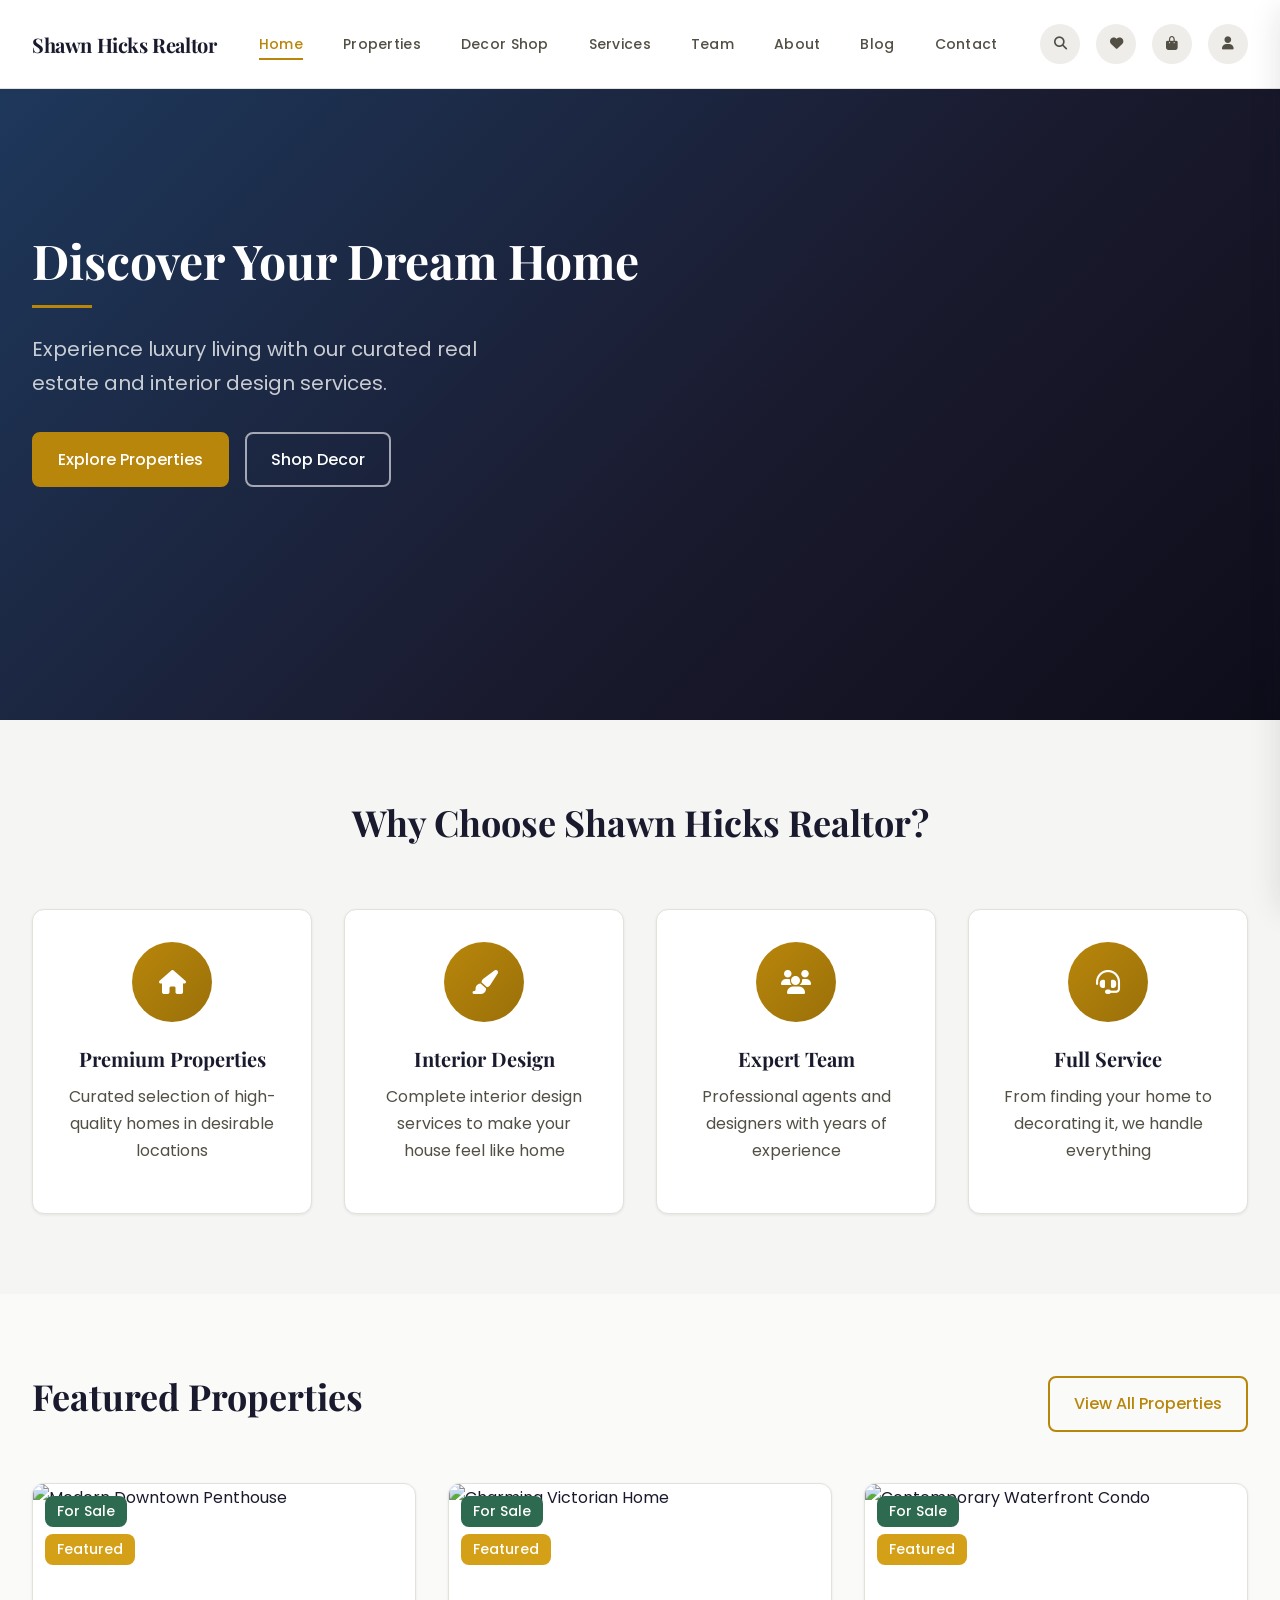
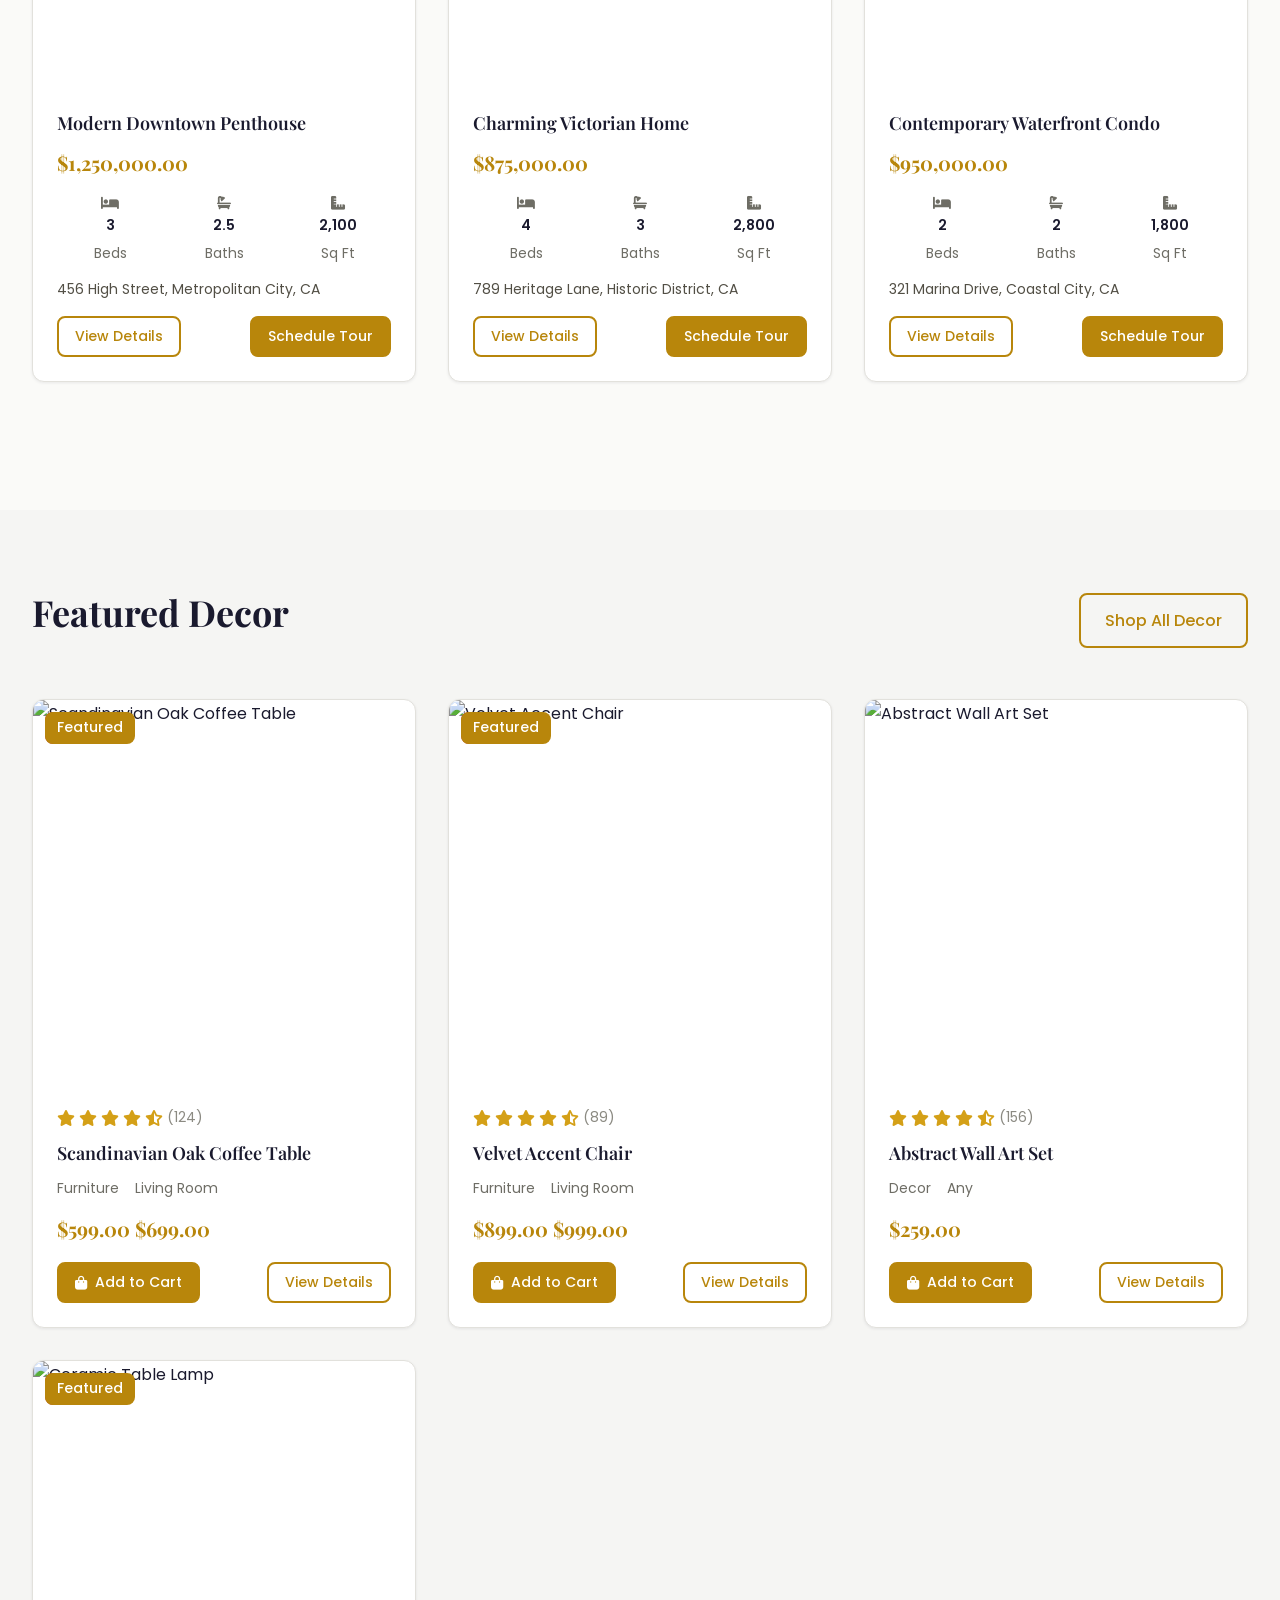
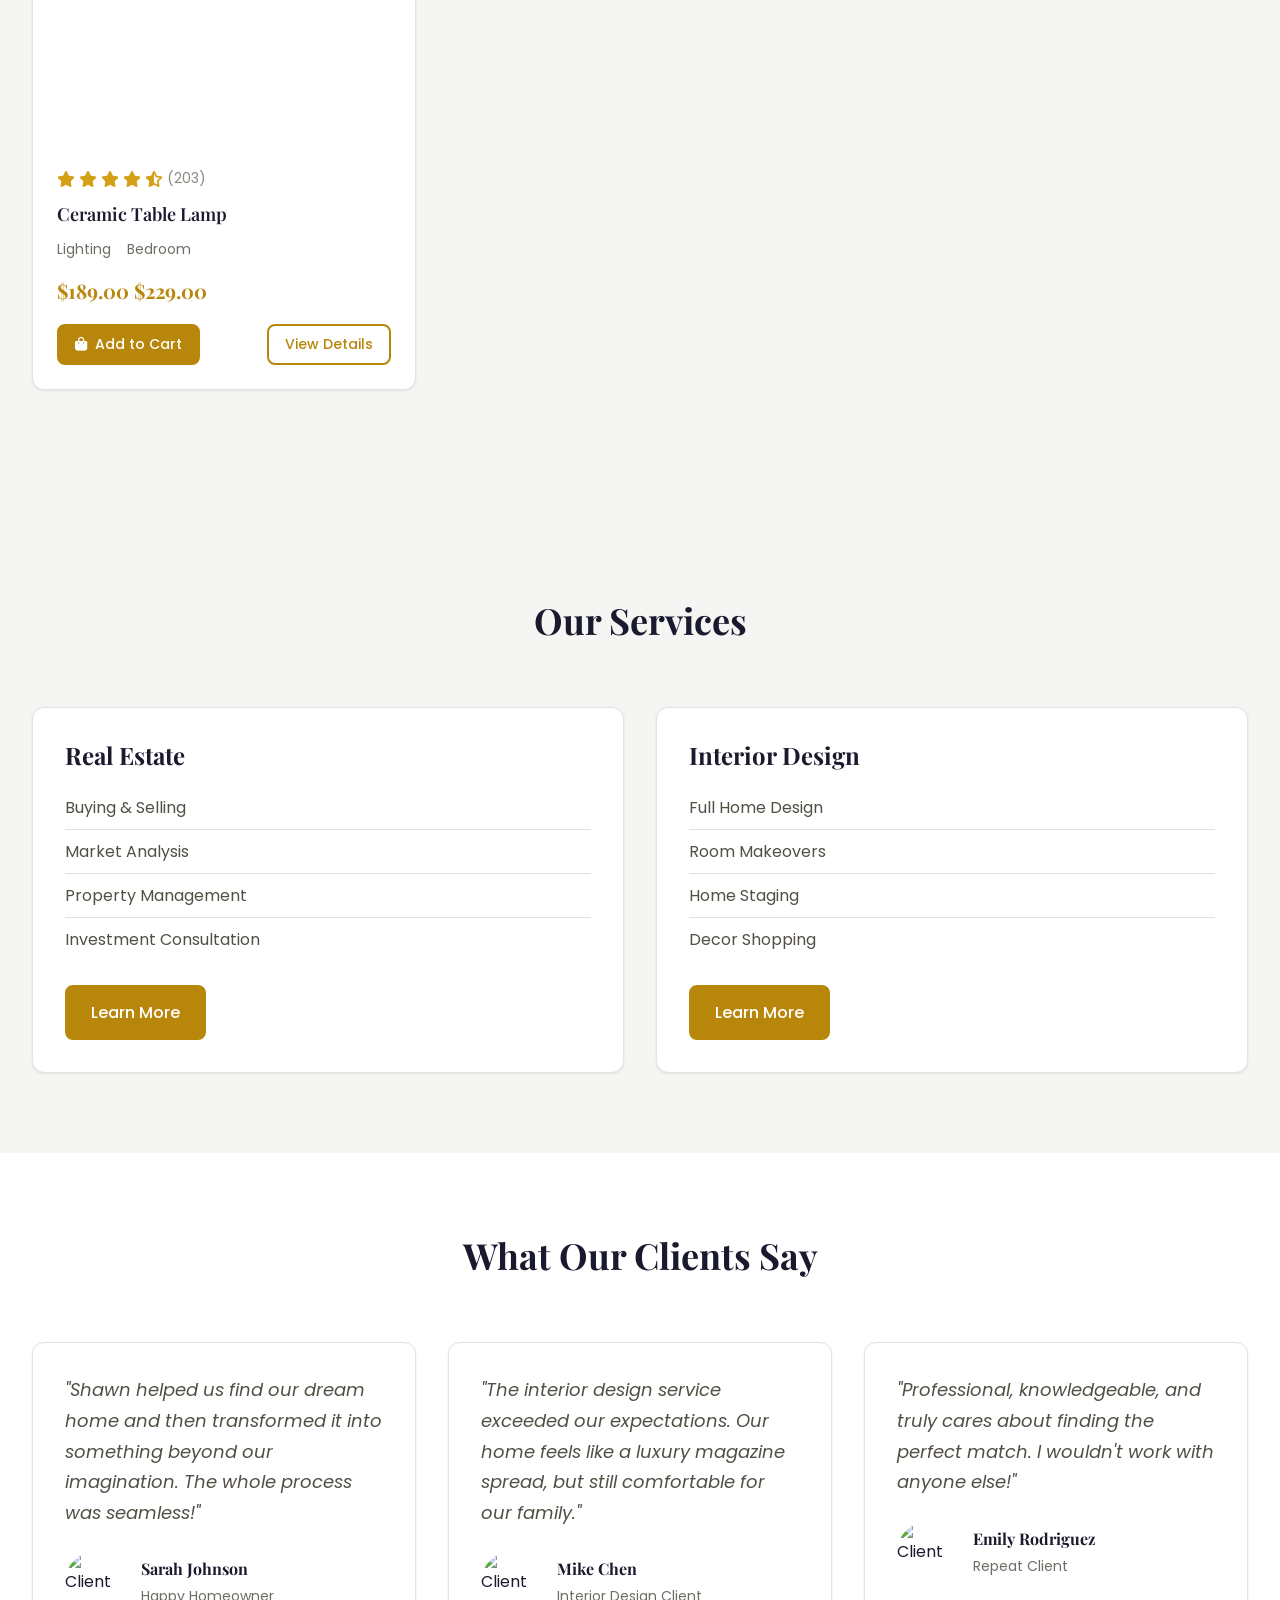
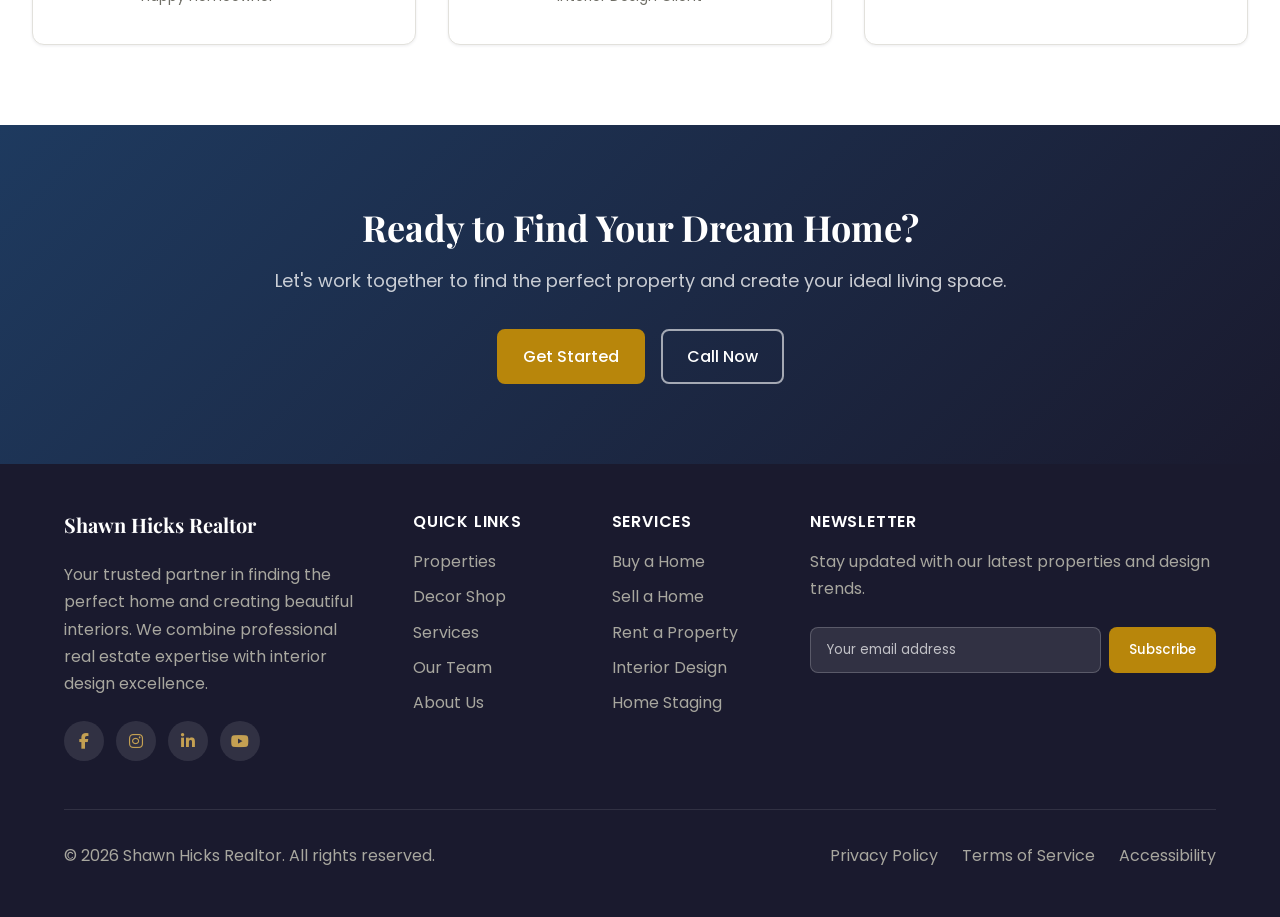
==== index.html @ 3959ed72 "Complete color palette overhaul, typography upgrade, and UI improvements Co-authored-by: kingdavidad" ====
<!DOCTYPE html>
<html lang="en">
<head>
    <meta charset="UTF-8">
    <meta name="viewport" content="width=device-width, initial-scale=1.0">
    <title>Shawn Hicks Realtor - Premium Real Estate & Interior Design</title>
    <meta name="description" content="Discover your dream home and perfect interior design with Shawn Hicks Realtor. Professional real estate services combined with expert interior consultation.">
    
    <!-- Fonts -->
    <link rel="preconnect" href="https://fonts.googleapis.com">
    <link rel="preconnect" href="https://fonts.gstatic.com" crossorigin>
    <link href="https://fonts.googleapis.com/css2?family=Poppins:wght@300;400;500;600;700&family=Playfair+Display:ital,wght@0,400;0,500;0,600;0,700;1,400;1,600&display=swap" rel="stylesheet">
    
    <!-- Icons -->
    <link rel="stylesheet" href="https://cdnjs.cloudflare.com/ajax/libs/font-awesome/6.4.0/css/all.min.css">
    
    <!-- Styles -->
    <link rel="stylesheet" href="styles/main.css">
    <link rel="stylesheet" href="styles/components.css">
    <link rel="stylesheet" href="styles/responsive.css">
</head>
<body>
    <!-- Page Progress Bar -->
    <div id="page-progress-bar" class="page-progress-bar"></div>

    <!-- Loading Overlay -->
    <div id="loading-overlay" class="loading-overlay">
        <div class="loading-spinner"></div>
    </div>

    <!-- Header -->
    <header class="header">
        <div class="header-container">
            <div class="logo">
                <h1>Shawn Hicks Realtor</h1>
            </div>
            
            <nav class="nav" role="navigation">
                <ul class="nav-links">
                    <li><a href="index.html" class="nav-link active">Home</a></li>
                    <li><a href="properties.html" class="nav-link">Properties</a></li>
                    <li><a href="decor.html" class="nav-link">Decor Shop</a></li>
                    <li><a href="services.html" class="nav-link">Services</a></li>
                    <li><a href="team.html" class="nav-link">Team</a></li>
                    <li><a href="about.html" class="nav-link">About</a></li>
                    <li><a href="blog.html" class="nav-link">Blog</a></li>
                    <li><a href="contact.html" class="nav-link">Contact</a></li>
                </ul>
            </nav>

            <div class="header-actions">
                <button class="action-btn search-btn" aria-label="Search">
                    <i class="fas fa-search"></i>
                </button>
                <button class="action-btn wishlist-btn" aria-label="Wishlist">
                    <i class="fas fa-heart"></i>
                    <span class="badge" id="wishlist-count">0</span>
                </button>
                <button class="action-btn cart-btn" aria-label="Shopping cart">
                    <i class="fas fa-shopping-bag"></i>
                    <span class="badge" id="cart-count">0</span>
                </button>
                <button class="action-btn account-btn" aria-label="Account">
                    <i class="fas fa-user"></i>
                </button>
                <button class="mobile-menu-toggle" aria-label="Toggle menu">
                    <span></span>
                    <span></span>
                    <span></span>
                </button>
            </div>
        </div>
    </header>

    <!-- Mobile Menu Overlay -->
    <div class="mobile-menu-overlay"></div>
    <nav class="mobile-menu">
        <div class="mobile-menu-header">
            <h2>Menu</h2>
            <button class="mobile-menu-close">&times;</button>
        </div>
        <ul class="mobile-menu-links">
            <li><a href="index.html">Home</a></li>
            <li><a href="properties.html">Properties</a></li>
            <li><a href="decor.html">Decor Shop</a></li>
            <li><a href="services.html">Services</a></li>
            <li><a href="team.html">Team</a></li>
            <li><a href="about.html">About</a></li>
            <li><a href="blog.html">Blog</a></li>
            <li><a href="contact.html">Contact</a></li>
        </ul>
    </nav>

    <!-- Main Content -->
    <main class="main-content">
        <!-- Hero Section -->
        <section class="hero">
            <div class="hero-content">
                <div class="container">
                    <div class="hero-text">
                        <h1>Discover Your Dream Home</h1>
                        <p>Experience luxury living with our curated real estate and interior design services.</p>
                        <div class="hero-actions">
                            <a href="properties.html" class="btn btn-primary">Explore Properties</a>
                            <a href="decor.html" class="btn btn-outline">Shop Decor</a>
                        </div>
                    </div>
                </div>
            </div>
            <div class="hero-image">
                <img src="https://picsum.photos/1200/800?random=dark" alt="Modern luxury home">
            </div>
        </section>

        <!-- Features Section -->
        <section class="features-section" data-animate>
            <div class="container">
                <h2>Why Choose Shawn Hicks Realtor?</h2>
                <div class="features-grid">
                    <div class="feature-card">
                        <div class="feature-icon">
                            <i class="fas fa-home"></i>
                        </div>
                        <h3>Premium Properties</h3>
                        <p>Curated selection of high-quality homes in desirable locations</p>
                    </div>
                    <div class="feature-card">
                        <div class="feature-icon">
                            <i class="fas fa-paint-brush"></i>
                        </div>
                        <h3>Interior Design</h3>
                        <p>Complete interior design services to make your house feel like home</p>
                    </div>
                    <div class="feature-card">
                        <div class="feature-icon">
                            <i class="fas fa-users"></i>
                        </div>
                        <h3>Expert Team</h3>
                        <p>Professional agents and designers with years of experience</p>
                    </div>
                    <div class="feature-card">
                        <div class="feature-icon">
                            <i class="fas fa-headset"></i>
                        </div>
                        <h3>Full Service</h3>
                        <p>From finding your home to decorating it, we handle everything</p>
                    </div>
                </div>
            </div>
        </section>

        <!-- Featured Properties -->
        <section class="featured-properties" data-animate>
            <div class="container">
                <div class="section-header">
                    <h2>Featured Properties</h2>
                    <a href="properties.html" class="btn btn-outline">View All Properties</a>
                </div>
                <div class="properties-grid" id="featured-properties-grid">
                    <!-- Featured properties will be loaded here -->
                </div>
            </div>
        </section>

        <!-- Featured Products -->
        <section class="featured-products" data-animate>
            <div class="container">
                <div class="section-header">
                    <h2>Featured Decor</h2>
                    <a href="decor.html" class="btn btn-outline">Shop All Decor</a>
                </div>
                <div class="products-grid" id="featured-products-grid">
                    <!-- Featured products will be loaded here -->
                </div>
            </div>
        </section>

        <!-- Services Overview -->
        <section class="services-overview" data-animate>
            <div class="container">
                <h2>Our Services</h2>
                <div class="services-grid">
                    <div class="service-card">
                        <h3>Real Estate</h3>
                        <ul>
                            <li>Buying & Selling</li>
                            <li>Market Analysis</li>
                            <li>Property Management</li>
                            <li>Investment Consultation</li>
                        </ul>
                        <a href="services.html" class="btn btn-primary">Learn More</a>
                    </div>
                    <div class="service-card">
                        <h3>Interior Design</h3>
                        <ul>
                            <li>Full Home Design</li>
                            <li>Room Makeovers</li>
                            <li>Home Staging</li>
                            <li>Decor Shopping</li>
                        </ul>
                        <a href="services.html" class="btn btn-primary">Learn More</a>
                    </div>
                </div>
            </div>
        </section>

        <!-- Testimonials -->
        <section class="testimonials" data-animate>
            <div class="container">
                <h2>What Our Clients Say</h2>
                <div class="testimonials-grid">
                    <div class="testimonial-card">
                        <div class="testimonial-content">
                            <p>"Shawn helped us find our dream home and then transformed it into something beyond our imagination. The whole process was seamless!"</p>
                        </div>
                        <div class="testimonial-author">
                            <img src="https://picsum.photos/60/60?random=1" alt="Client">
                            <div>
                                <strong>Sarah Johnson</strong>
                                <span>Happy Homeowner</span>
                            </div>
                        </div>
                    </div>
                    <div class="testimonial-card">
                        <div class="testimonial-content">
                            <p>"The interior design service exceeded our expectations. Our home feels like a luxury magazine spread, but still comfortable for our family."</p>
                        </div>
                        <div class="testimonial-author">
                            <img src="https://picsum.photos/60/60?random=2" alt="Client">
                            <div>
                                <strong>Mike Chen</strong>
                                <span>Interior Design Client</span>
                            </div>
                        </div>
                    </div>
                    <div class="testimonial-card">
                        <div class="testimonial-content">
                            <p>"Professional, knowledgeable, and truly cares about finding the perfect match. I wouldn't work with anyone else!"</p>
                        </div>
                        <div class="testimonial-author">
                            <img src="https://picsum.photos/60/60?random=3" alt="Client">
                            <div>
                                <strong>Emily Rodriguez</strong>
                                <span>Repeat Client</span>
                            </div>
                        </div>
                    </div>
                </div>
            </div>
        </section>

        <!-- CTA Section -->
        <section class="cta-section">
            <div class="container">
                <div class="cta-content">
                    <h2>Ready to Find Your Dream Home?</h2>
                    <p>Let's work together to find the perfect property and create your ideal living space.</p>
                    <div class="cta-actions">
                        <a href="contact.html" class="btn btn-primary">Get Started</a>
                        <a href="tel:(555)123-4567" class="btn btn-outline">Call Now</a>
                    </div>
                </div>
            </div>
        </section>
    </main>

    <!-- Footer -->
    <footer class="footer">
        <div class="footer-container">
            <div class="footer-content">
                <div class="footer-section">
                    <h3>Shawn Hicks Realtor</h3>
                    <p>Your trusted partner in finding the perfect home and creating beautiful interiors. We combine professional real estate expertise with interior design excellence.</p>
                    <div class="social-links">
                        <a href="#" aria-label="Facebook"><i class="fab fa-facebook-f"></i></a>
                        <a href="#" aria-label="Instagram"><i class="fab fa-instagram"></i></a>
                        <a href="#" aria-label="LinkedIn"><i class="fab fa-linkedin-in"></i></a>
                        <a href="#" aria-label="YouTube"><i class="fab fa-youtube"></i></a>
                    </div>
                </div>
                
                <div class="footer-section">
                    <h4>Quick Links</h4>
                    <ul>
                        <li><a href="properties.html">Properties</a></li>
                        <li><a href="decor.html">Decor Shop</a></li>
                        <li><a href="services.html">Services</a></li>
                        <li><a href="team.html">Our Team</a></li>
                        <li><a href="about.html">About Us</a></li>
                    </ul>
                </div>
                
                <div class="footer-section">
                    <h4>Services</h4>
                    <ul>
                        <li><a href="#services">Buy a Home</a></li>
                        <li><a href="#services">Sell a Home</a></li>
                        <li><a href="#services">Rent a Property</a></li>
                        <li><a href="#services">Interior Design</a></li>
                        <li><a href="#services">Home Staging</a></li>
                    </ul>
                </div>
                
                <div class="footer-section">
                    <h4>Newsletter</h4>
                    <p>Stay updated with our latest properties and design trends.</p>
                    <form class="newsletter-form" id="newsletter-form">
                        <input type="email" placeholder="Your email address" required>
                        <button type="submit">Subscribe</button>
                    </form>
                </div>
            </div>
            
            <div class="footer-bottom">
                <div class="footer-legal">
                    <p>&copy; 2026 Shawn Hicks Realtor. All rights reserved.</p>
                    <ul>
                        <li><a href="#privacy">Privacy Policy</a></li>
                        <li><a href="#terms">Terms of Service</a></li>
                        <li><a href="#accessibility">Accessibility</a></li>
                    </ul>
                </div>
            </div>
        </div>
    </footer>

    <!-- Modals -->
    <div id="modal-overlay" class="modal-overlay"></div>
    
    <!-- Search Modal -->
    <div id="search-modal" class="modal">
        <div class="modal-content">
            <div class="modal-header">
                <h2>Search</h2>
                <button class="modal-close">&times;</button>
            </div>
            <div class="modal-body">
                <div class="search-form">
                    <input type="text" id="search-input" placeholder="Search properties, products, or blog posts..." autofocus>
                    <button type="button" id="search-submit"><i class="fas fa-search"></i></button>
                </div>
                <div id="search-results" class="search-results"></div>
            </div>
        </div>
    </div>

    <!-- Cart Modal -->
    <div id="cart-modal" class="modal cart-modal">
        <div class="modal-content">
            <div class="modal-header">
                <h2>Shopping Cart</h2>
                <button class="modal-close">&times;</button>
            </div>
            <div class="modal-body">
                <div id="cart-items" class="cart-items"></div>
                <div class="cart-summary">
                    <div class="cart-total">
                        <span>Total: <span id="cart-total">$0.00</span></span>
                    </div>
                    <div class="cart-actions">
                        <button class="btn btn-primary" id="checkout-btn">Proceed to Checkout</button>
                        <button class="btn btn-outline" id="view-cart-btn">View Full Cart</button>
                    </div>
                </div>
            </div>
        </div>
    </div>

    <!-- Toast Container -->
    <div id="toast-container" class="toast-container"></div>

    <!-- Scripts -->
    <script src="js/data.js"></script>
    <script src="js/utils.js"></script>
    <script src="js/components.js"></script>
    <script>
        // Homepage functionality
        document.addEventListener('DOMContentLoaded', async function() {
            await loadFeaturedContent();
            setupMobileMenu();
            updateCartAndWishlistCounts();
            setupHeaderActions();
        });

        async function loadFeaturedContent() {
            try {
                const api = new FakeAPI();
                const [propertiesData, productsData] = await Promise.all([
                    api.getProperties(),
                    api.getProducts()
                ]);

                // Load featured properties (first 3)
                const featuredProperties = propertiesData.properties.slice(0, 3);
                const propertiesGrid = document.getElementById('featured-properties-grid');
                if (propertiesGrid) {
                    propertiesGrid.innerHTML = featuredProperties.map(property => createPropertyCard(property)).join('');
                    
                    // Add event listeners
                    featuredProperties.forEach(property => {
                        const card = propertiesGrid.querySelector(`[data-property-id="${property.id}"]`);
                        if (card) {
                            card.addEventListener('click', () => {
                                window.location.href = `properties.html#property-${property.id}`;
                            });
                        }
                    });
                }

                // Load featured products (first 4)
                const featuredProducts = productsData.products.slice(0, 4);
                const productsGrid = document.getElementById('featured-products-grid');
                if (productsGrid) {
                    productsGrid.innerHTML = featuredProducts.map(product => createProductCard(product)).join('');
                    
                    // Add event listeners
                    featuredProducts.forEach(product => {
                        const card = productsGrid.querySelector(`[data-product-id="${product.id}"]`);
                        if (card) {
                            card.addEventListener('click', () => {
                                window.location.href = `decor.html#product-${product.id}`;
                            });
                        }
                    });
                }
            } catch (error) {
                console.error('Error loading featured content:', error);
            }
        }

        function setupMobileMenu() {
            const menuToggle = document.querySelector('.mobile-menu-toggle');
            const menuClose = document.querySelector('.mobile-menu-close');
            const menuOverlay = document.querySelector('.mobile-menu-overlay');
            const mobileMenu = document.querySelector('.mobile-menu');

            [menuToggle, menuClose, menuOverlay].forEach(element => {
                if (element) {
                    element.addEventListener('click', () => {
                        document.body.classList.toggle('mobile-menu-open');
                    });
                }
            });
        }

        function setupHeaderActions() {
            const searchBtn = document.querySelector('.search-btn');
            const wishlistBtn = document.querySelector('.wishlist-btn');
            const cartBtn = document.querySelector('.cart-btn');
            const accountBtn = document.querySelector('.account-btn');

            if (searchBtn) {
                searchBtn.addEventListener('click', () => {
                    window.location.href = 'properties.html';
                });
            }

            if (wishlistBtn) {
                wishlistBtn.addEventListener('click', () => {
                    showToast('Wishlist feature - navigate to properties or decor pages to add items', 'info');
                });
            }

            if (cartBtn) {
                cartBtn.addEventListener('click', () => {
                    window.location.href = 'decor.html#cart';
                });
            }

            if (accountBtn) {
                accountBtn.addEventListener('click', () => {
                    window.location.href = 'contact.html';
                });
            }
        }

        function updateCartAndWishlistCounts() {
            const cartCount = document.getElementById('cart-count');
            const wishlistCount = document.getElementById('wishlist-count');
            
            if (cartCount) cartCount.textContent = Cart.getCount();
            if (wishlistCount) wishlistCount.textContent = Wishlist.get().length;
        }
    </script>
</body>
</html>
---- styles/main.css ----
/* ===== CSS VARIABLES & DESIGN TOKENS ===== */
:root {
  /* Colors - Elegant, Warm, Professional Palette */
  --color-primary: #1A1A2E;        /* Rich charcoal */
  --color-secondary: #1E3A5F;      /* Deep navy accent */
  --color-accent: #B8860B;         /* Muted gold/bronze */
  --color-accent-light: #C4A052;   /* Lighter gold */
  --color-accent-hover: #9A7009;   /* Darker gold for hover */

  /* Warm neutral scale */
  --color-neutral-50: #F5F5F3;     /* Warm off-white */
  --color-neutral-100: #EEEDE9;    /* Very light cream */
  --color-neutral-200: #E2E1DC;    /* Light warm gray */
  --color-neutral-300: #C5C4BC;    /* Medium warm gray */
  --color-neutral-400: #A8A79F;    /* Warm gray */
  --color-neutral-500: #8B8A82;    /* Medium gray */
  --color-neutral-600: #6E6D65;    /* Dark warm gray */
  --color-neutral-700: #524F45;    /* Darker warm gray */
  --color-neutral-800: #3A3830;    /* Near charcoal */
  --color-neutral-900: #2D2B24;    /* Deep charcoal */
  --color-white: #ffffff;          /* Pure white */
  --color-stone: #FAFAF8;          /* Body background - warm off-white */

  /* Semantic Colors */
  --color-success: #2D6A4F;
  --color-warning: #D4A017;
  --color-error: #C0392B;
  --color-info: #1E3A5F;

  /* Typography */
  --font-primary: 'Poppins', 'Inter', sans-serif;
  --font-secondary: 'Playfair Display', Georgia, serif;
  --font-heading: 'Playfair Display', Georgia, serif;

  /* Line Heights */
  --line-height-base: 1.7;
  --line-height-heading: 1.25;

  /* Font Sizes */
  --text-xs: 0.75rem;   /* 12px */
  --text-sm: 0.875rem;  /* 14px */
  --text-base: 1rem;    /* 16px */
  --text-lg: 1.125rem;  /* 18px */
  --text-xl: 1.25rem;   /* 20px */
  --text-2xl: 1.5rem;   /* 24px */
  --text-3xl: 1.875rem; /* 30px */
  --text-4xl: 2.25rem;  /* 36px */
  --text-5xl: 3rem;     /* 48px */
  --text-6xl: 3.75rem;  /* 60px */

  /* Font Weights */
  --font-light: 300;
  --font-normal: 400;
  --font-medium: 500;
  --font-semibold: 600;
  --font-bold: 700;

  /* Spacing */
  --space-1: 0.25rem;   /* 4px */
  --space-2: 0.5rem;    /* 8px */
  --space-3: 0.75rem;   /* 12px */
  --space-4: 1rem;      /* 16px */
  --space-5: 1.25rem;   /* 20px */
  --space-6: 1.5rem;    /* 24px */
  --space-8: 2rem;      /* 32px */
  --space-10: 2.5rem;   /* 40px */
  --space-12: 3rem;     /* 48px */
  --space-16: 4rem;     /* 64px */
  --space-20: 5rem;     /* 80px */

  /* Border Radius */
  --radius-sm: 0.25rem;  /* 4px */
  --radius-md: 0.5rem;   /* 8px */
  --radius-lg: 0.75rem;  /* 12px */
  --radius-xl: 1rem;     /* 16px */
  --radius-full: 9999px;

  /* Shadows - subtle for light theme */
  --shadow-sm: 0 1px 3px rgba(26, 26, 46, 0.08);
  --shadow-md: 0 4px 12px rgba(26, 26, 46, 0.10);
  --shadow-lg: 0 10px 30px rgba(26, 26, 46, 0.12);
  --shadow-xl: 0 20px 40px rgba(26, 26, 46, 0.15);

  /* Transitions */
  --transition-fast: 150ms ease-in-out;
  --transition-base: 250ms ease-in-out;
  --transition-slow: 350ms ease-in-out;

  /* Z-index */
  --z-dropdown: 1000;
  --z-sticky: 1010;
  --z-modal-overlay: 1040;
  --z-modal: 1050;
  --z-tooltip: 1060;
  --z-toast: 1070;
}

/* ===== RESET & BASE STYLES ===== */
*,
*::before,
*::after {
  box-sizing: border-box;
  margin: 0;
  padding: 0;
}

html {
  scroll-behavior: smooth;
  line-height: 1.15;
  -webkit-text-size-adjust: 100%;
}

body {
  font-family: var(--font-primary);
  font-size: var(--text-base);
  line-height: var(--line-height-base);
  color: var(--color-primary);
  background-color: var(--color-stone);
  -webkit-font-smoothing: antialiased;
  -moz-osx-font-smoothing: grayscale;
  overflow-x: hidden;
}

/* Remove default button styles */
button {
  background: none;
  border: none;
  padding: 0;
  margin: 0;
  cursor: pointer;
  font-family: inherit;
}

/* Remove default list styles */
ul,
ol {
  list-style: none;
}

/* Remove default link styles */
a {
  text-decoration: none;
  color: inherit;
  transition: color var(--transition-fast);
}

/* Remove default image styles */
img,
svg {
  display: block;
  max-width: 100%;
  height: auto;
}

/* Focus styles */
*:focus {
  outline: 2px solid var(--color-accent);
  outline-offset: 2px;
}

/* Reduced motion */
@media (prefers-reduced-motion: reduce) {
  * {
    animation-duration: 0.01ms !important;
    animation-iteration-count: 1 !important;
    transition-duration: 0.01ms !important;
  }
}

/* ===== TYPOGRAPHY ===== */
h1, h2, h3, h4, h5, h6 {
  font-family: var(--font-heading);
  line-height: var(--line-height-heading);
  color: var(--color-primary);
  margin-bottom: var(--space-4);
}

h1 {
  font-size: var(--text-4xl);
  font-weight: var(--font-bold);
}

h2 {
  font-size: var(--text-3xl);
}

h3 {
  font-size: var(--text-2xl);
}

h4 {
  font-size: var(--text-xl);
}

h5 {
  font-size: var(--text-lg);
}

h6 {
  font-size: var(--text-lg);
}

p {
  margin-bottom: var(--space-4);
  color: var(--color-neutral-700);
}

/* ===== LAYOUT UTILITIES ===== */
.container {
  width: 100%;
  max-width: 1200px;
  margin: 0 auto;
  padding: 0 var(--space-4);
}

.container-lg {
  max-width: 1400px;
}

.container-sm {
  max-width: 800px;
}

/* Grid System */
.grid {
  display: grid;
  gap: var(--space-6);
}

.grid-2 {
  grid-template-columns: repeat(2, 1fr);
}

.grid-3 {
  grid-template-columns: repeat(3, 1fr);
}

.grid-4 {
  grid-template-columns: repeat(4, 1fr);
}

/* Flexbox Utilities */
.flex {
  display: flex;
}

.flex-col {
  flex-direction: column;
}

.items-center {
  align-items: center;
}

.justify-center {
  justify-content: center;
}

.justify-between {
  justify-content: space-between;
}

.gap-2 { gap: var(--space-2); }
.gap-3 { gap: var(--space-3); }
.gap-4 { gap: var(--space-4); }
.gap-6 { gap: var(--space-6); }
.gap-8 { gap: var(--space-8); }

/* ===== HEADER STYLES ===== */
.header {
  position: fixed;
  top: 0;
  left: 0;
  right: 0;
  background: var(--color-white);
  border-bottom: 1px solid var(--color-neutral-200);
  z-index: var(--z-sticky);
  transition: all var(--transition-base);
}

.header.scrolled {
  box-shadow: var(--shadow-md);
}

.header-container {
  display: flex;
  align-items: center;
  justify-content: space-between;
  padding: var(--space-4) var(--space-6);
  max-width: 1400px;
  margin: 0 auto;
}

.logo h1 {
  font-size: var(--text-xl);
  color: var(--color-primary);
  margin: 0;
  font-weight: var(--font-bold);
  font-family: var(--font-heading);
  letter-spacing: -0.02em;
}

.nav-links {
  display: flex;
  align-items: center;
  gap: var(--space-8);
}

.nav-link {
  color: var(--color-neutral-700);
  font-weight: var(--font-medium);
  font-size: var(--text-sm);
  letter-spacing: 0.02em;
  transition: color var(--transition-fast);
  position: relative;
  padding-bottom: var(--space-1);
}

.nav-link::after {
  content: '';
  position: absolute;
  bottom: -2px;
  left: 0;
  width: 0;
  height: 2px;
  background: var(--color-accent);
  transition: width var(--transition-base);
}

.nav-link:hover,
.nav-link.active {
  color: var(--color-accent);
}

.nav-link:hover::after,
.nav-link.active::after {
  width: 100%;
}

.header-actions {
  display: flex;
  align-items: center;
  gap: var(--space-4);
}

.action-btn {
  position: relative;
  width: 40px;
  height: 40px;
  border-radius: var(--radius-full);
  background: var(--color-neutral-100);
  color: var(--color-neutral-700);
  display: flex;
  align-items: center;
  justify-content: center;
  transition: all var(--transition-fast);
}

.action-btn:hover {
  background: var(--color-accent);
  color: var(--color-white);
}

.badge {
  position: absolute;
  top: -5px;
  right: -5px;
  background: var(--color-accent);
  color: var(--color-white);
  border-radius: var(--radius-full);
  width: 20px;
  height: 20px;
  display: flex;
  align-items: center;
  justify-content: center;
  font-size: var(--text-xs);
  font-weight: var(--font-semibold);
}

.mobile-menu-toggle {
  display: none;
  flex-direction: column;
  width: 30px;
  height: 20px;
  justify-content: space-between;
}

.mobile-menu-toggle span {
  display: block;
  height: 3px;
  background: var(--color-primary);
  border-radius: var(--radius-sm);
  transition: all var(--transition-base);
}
.mobile-menu-overlay {
  position: fixed;
  top: 0;
  left: 0;
  right: 0;
  bottom: 0;
  background: rgba(0, 0, 0, 0.6);
  z-index: var(--z-modal-overlay);
  opacity: 0;
  visibility: hidden;
  transition: all var(--transition-base);
}

.mobile-menu {
  position: fixed;
  top: 0;
  right: -300px;
  width: 300px;
  height: 100vh;
  background: var(--color-white);
  z-index: var(--z-modal);
  transition: right var(--transition-base);
  display: flex;
  flex-direction: column;
  box-shadow: var(--shadow-xl);
}

.mobile-menu.open {
  right: 0;
}

.mobile-menu-overlay.open {
  opacity: 1;
  visibility: visible;
}

.mobile-menu-header {
  display: flex;
  align-items: center;
  justify-content: space-between;
  padding: var(--space-6);
  border-bottom: 1px solid var(--color-neutral-200);
}

.mobile-menu-close {
  width: 40px;
  height: 40px;
  border-radius: var(--radius-full);
  background: var(--color-neutral-100);
  color: var(--color-neutral-700);
  display: flex;
  align-items: center;
  justify-content: center;
  font-size: var(--text-xl);
}

.mobile-menu-links {
  flex: 1;
  padding: var(--space-4);
}

.mobile-menu-links li {
  margin-bottom: var(--space-2);
}

.mobile-menu-links a {
  display: block;
  padding: var(--space-4);
  color: var(--color-neutral-700);
  font-weight: var(--font-medium);
  border-radius: var(--radius-md);
  transition: all var(--transition-fast);
}

.mobile-menu-links a:hover {
  background: var(--color-neutral-50);
  color: var(--color-accent);
}

/* ===== PAGE TRANSITION PROGRESS BAR ===== */
.page-progress-bar {
  position: fixed;
  top: 0;
  left: 0;
  width: 0;
  height: 3px;
  background: linear-gradient(90deg, var(--color-accent), var(--color-accent-light));
  z-index: 99999;
  transition: width 0.3s ease-out;
}

.page-progress-bar.animating {
  animation: progress-bar 0.6s ease-out forwards;
}

@keyframes progress-bar {
  0% { width: 0; }
  60% { width: 70%; }
  100% { width: 100%; }
}

/* ===== MAIN CONTENT ===== */
#main-content {
  margin-top: 80px; /* Header height */
  min-height: calc(100vh - 80px);
}

/* Page Transition */
.page {
  opacity: 0;
  transform: translateY(20px);
  transition: all var(--transition-base);
}

.page.active {
  opacity: 1;
  transform: translateY(0);
}

/* Scroll-triggered fade-in animations */
[data-animate] {
  opacity: 0;
  transform: translateY(24px);
  transition: opacity 0.6s ease-out, transform 0.6s ease-out;
}

[data-animate].animate {
  opacity: 1;
  transform: translateY(0);
}

/* Hero section - button adjustments for dark background */
.hero .btn-outline {
  color: var(--color-white);
  border-color: rgba(255, 255, 255, 0.6);
}

.hero .btn-outline:hover:not(:disabled) {
  background: rgba(255, 255, 255, 0.15);
  border-color: var(--color-white);
  color: var(--color-white);
  transform: translateY(-1px);
}

/* Hero gold accent decoration */
.hero-text h1::after {
  content: '';
  display: block;
  width: 60px;
  height: 3px;
  background: var(--color-accent);
  margin-top: var(--space-4);
}

/* Feature card hover enhancement */
.feature-card {
  text-align: center;
  padding: var(--space-8);
  background: var(--color-white);
  border-radius: var(--radius-lg);
  box-shadow: var(--shadow-sm);
  border: 1px solid var(--color-neutral-200);
  transition: transform var(--transition-base), box-shadow var(--transition-base);
}

.feature-card:hover {
  transform: translateY(-6px);
  box-shadow: var(--shadow-lg);
}

.feature-card h3 {
  font-size: var(--text-xl);
  margin-bottom: var(--space-3);
  color: var(--color-primary);
  font-family: var(--font-heading);
}

/* Service card improvements */
.service-card {
  background: var(--color-white);
  padding: var(--space-8);
  border-radius: var(--radius-lg);
  box-shadow: var(--shadow-sm);
  border: 1px solid var(--color-neutral-200);
  transition: box-shadow var(--transition-base);
}

.service-card:hover {
  box-shadow: var(--shadow-md);
}

.service-card h3 {
  font-size: var(--text-2xl);
  margin-bottom: var(--space-4);
  color: var(--color-primary);
  font-family: var(--font-heading);
}

.service-card li {
  padding: var(--space-2) 0;
  border-bottom: 1px solid var(--color-neutral-100);
  color: var(--color-neutral-700);
}

/* Testimonial card improvements */
.testimonial-card {
  background: var(--color-white);
  padding: var(--space-8);
  border-radius: var(--radius-lg);
  box-shadow: var(--shadow-sm);
  border: 1px solid var(--color-neutral-200);
}

.testimonial-content p {
  font-style: italic;
  font-size: var(--text-lg);
  color: var(--color-neutral-800);
  line-height: 1.7;
}

.testimonial-author strong {
  display: block;
  color: var(--color-primary);
  font-family: var(--font-heading);
}

.testimonial-author span {
  color: var(--color-accent);
  font-size: var(--text-sm);
}
.footer {
  background: var(--color-primary);
  color: var(--color-white);
  padding: var(--space-16) 0 var(--space-8);
}

.footer-container {
  max-width: 1200px;
  margin: 0 auto;
  padding: 0 var(--space-6);
}

.footer-content {
  display: grid;
  grid-template-columns: 2fr 1fr 1fr 1.5fr;
  gap: var(--space-12);
  margin-bottom: var(--space-12);
}

.footer-section h3 {
  font-size: var(--text-xl);
  color: var(--color-white);
  margin-bottom: var(--space-6);
  font-family: var(--font-heading);
}

.footer-section h4 {
  font-size: var(--text-base);
  color: var(--color-white);
  margin-bottom: var(--space-4);
  font-weight: var(--font-semibold);
  letter-spacing: 0.05em;
  text-transform: uppercase;
  font-family: var(--font-primary);
}

.footer-section p {
  color: var(--color-neutral-400);
  margin-bottom: var(--space-6);
}

.footer-section ul {
  list-style: none;
}

.footer-section ul li {
  margin-bottom: var(--space-2);
}

.footer-section ul li a {
  color: var(--color-neutral-400);
  transition: color var(--transition-fast);
}

.footer-section ul li a:hover {
  color: var(--color-accent-light);
}

.social-links {
  display: flex;
  gap: var(--space-3);
}

.social-links a {
  width: 40px;
  height: 40px;
  background: rgba(255, 255, 255, 0.1);
  border-radius: var(--radius-full);
  display: flex;
  align-items: center;
  justify-content: center;
  color: var(--color-white);
  transition: all var(--transition-fast);
}

.social-links a:hover {
  background: var(--color-accent);
}

.newsletter-form {
  display: flex;
  gap: var(--space-2);
}

.newsletter-form input {
  flex: 1;
  padding: var(--space-3) var(--space-4);
  border: 1px solid rgba(255, 255, 255, 0.2);
  border-radius: var(--radius-md);
  background: rgba(255, 255, 255, 0.1);
  color: var(--color-white);
  font-family: inherit;
}

.newsletter-form input::placeholder {
  color: rgba(255, 255, 255, 0.7);
}

.newsletter-form button {
  padding: var(--space-3) var(--space-5);
  background: var(--color-accent);
  color: var(--color-white);
  border-radius: var(--radius-md);
  font-weight: var(--font-medium);
  transition: background var(--transition-fast);
  white-space: nowrap;
}

.newsletter-form button:hover {
  background: var(--color-accent-hover);
}

.footer-bottom {
  border-top: 1px solid rgba(255, 255, 255, 0.1);
  padding-top: var(--space-8);
}

.footer-legal {
  display: flex;
  align-items: center;
  justify-content: space-between;
  flex-wrap: wrap;
  gap: var(--space-4);
}

.footer-legal p {
  color: var(--color-neutral-400);
  margin: 0;
}

.footer-legal ul {
  display: flex;
  gap: var(--space-6);
}

.footer-legal ul li a {
  color: var(--color-neutral-400);
  transition: color var(--transition-fast);
}

.footer-legal ul li a:hover {
  color: var(--color-accent-light);
}

/* ===== LOADING OVERLAY ===== */
.loading-overlay {
  position: fixed;
  top: 0;
  left: 0;
  right: 0;
  bottom: 0;
  background: rgba(250, 250, 248, 0.9);
  z-index: 9999;
  display: flex;
  align-items: center;
  justify-content: center;
  opacity: 0;
  visibility: hidden;
  transition: all var(--transition-base);
}

.loading-overlay.active {
  opacity: 1;
  visibility: visible;
}

.loading-spinner {
  width: 40px;
  height: 40px;
  border: 3px solid var(--color-neutral-200);
  border-top: 3px solid var(--color-accent);
  border-radius: var(--radius-full);
  animation: spin 1s linear infinite;
}

@keyframes spin {
  0% { transform: rotate(0deg); }
  100% { transform: rotate(360deg); }
}

/* ===== PAGE LAYOUTS ===== */
.page-hero {
  background: linear-gradient(135deg, #1E3A5F 0%, #1A1A2E 100%);
  color: var(--color-white);
  padding: var(--space-16) 0 var(--space-12);
  text-align: center;
}

.page-hero h1 {
  font-size: var(--text-4xl);
  font-family: var(--font-heading);
  margin-bottom: var(--space-4);
  color: var(--color-white);
}

.page-hero p {
  font-size: var(--text-lg);
  opacity: 0.9;
  max-width: 600px;
  margin: 0 auto;
  color: rgba(255, 255, 255, 0.85);
}

/* Hero Section */
.hero {
  min-height: 100vh;
  display: flex;
  align-items: center;
  background: linear-gradient(135deg, #1E3A5F 0%, #1A1A2E 60%, #0D0D1A 100%);
  color: var(--color-white);
  position: relative;
  overflow: hidden;
}

.hero-content {
  flex: 1;
  z-index: 2;
  padding: var(--space-20) 0;
  animation: fadeInUp 0.8s ease-out forwards;
}

.hero-text h1 {
  font-size: var(--text-5xl);
  font-family: var(--font-heading);
  margin-bottom: var(--space-6);
  line-height: 1.15;
  color: var(--color-white);
}

.hero-text p {
  font-size: var(--text-xl);
  margin-bottom: var(--space-8);
  opacity: 0.85;
  max-width: 500px;
  color: rgba(255, 255, 255, 0.9);
  font-family: var(--font-primary);
}

@keyframes fadeInUp {
  from {
    opacity: 0;
    transform: translateY(30px);
  }
  to {
    opacity: 1;
    transform: translateY(0);
  }
}

.hero-actions {
  display: flex;
  gap: var(--space-4);
  flex-wrap: wrap;
}

.hero-image {
  position: absolute;
  right: 0;
  top: 0;
  width: 50%;
  height: 100%;
  z-index: 1;
  opacity: 0.3;
}

.hero-image img {
  width: 100%;
  height: 100%;
  object-fit: cover;
}

/* Features Section */
.features-section {
  padding: var(--space-20) 0;
  background: var(--color-neutral-50);
}

.features-section h2 {
  text-align: center;
  margin-bottom: var(--space-16);
  font-size: var(--text-4xl);
  font-family: var(--font-heading);
  color: var(--color-primary);
}

.features-grid {
  display: grid;
  grid-template-columns: repeat(auto-fit, minmax(250px, 1fr));
  gap: var(--space-8);
}

.feature-card {
  text-align: center;
  padding: var(--space-8);
  background: var(--color-white);
  border-radius: var(--radius-lg);
  box-shadow: var(--shadow-sm);
  transition: transform var(--transition-base);
}

.feature-card:hover {
  transform: translateY(-5px);
}

.feature-icon {
  width: 80px;
  height: 80px;
  margin: 0 auto var(--space-6);
  background: linear-gradient(135deg, var(--color-accent) 0%, var(--color-accent-hover) 100%);
  border-radius: 50%;
  display: flex;
  align-items: center;
  justify-content: center;
  color: var(--color-white);
  font-size: var(--text-2xl);
}

.feature-card h3 {
  font-size: var(--text-xl);
  margin-bottom: var(--space-3);
  color: var(--color-primary);
}

/* Section Headers */
.section-header {
  display: flex;
  justify-content: space-between;
  align-items: center;
  margin-bottom: var(--space-12);
}

.section-header h2 {
  font-size: var(--text-4xl);
  font-family: var(--font-heading);
  color: var(--color-primary);
}

/* Featured Sections */
.featured-properties,
.featured-products {
  padding: var(--space-20) 0;
}

.featured-products {
  background: var(--color-neutral-50);
}

/* Services Overview */
.services-overview {
  padding: var(--space-20) 0;
  background: var(--color-neutral-50);
}

.services-overview h2 {
  text-align: center;
  margin-bottom: var(--space-16);
  font-size: var(--text-4xl);
  font-family: var(--font-heading);
  color: var(--color-primary);
}

.services-grid {
  display: grid;
  grid-template-columns: repeat(auto-fit, minmax(400px, 1fr));
  gap: var(--space-8);
}

.service-card {
  background: var(--color-white);
  padding: var(--space-8);
  border-radius: var(--radius-lg);
  box-shadow: var(--shadow-sm);
}

.service-card h3 {
  font-size: var(--text-2xl);
  margin-bottom: var(--space-4);
  color: var(--color-primary);
}

.service-card ul {
  list-style: none;
  padding: 0;
  margin-bottom: var(--space-6);
}

.service-card li {
  padding: var(--space-2) 0;
  border-bottom: 1px solid var(--color-neutral-200);
}

.service-card li:last-child {
  border-bottom: none;
}

/* Testimonials */
.testimonials {
  padding: var(--space-20) 0;
  background: var(--color-white);
}

.testimonials h2 {
  text-align: center;
  margin-bottom: var(--space-16);
  font-size: var(--text-4xl);
  font-family: var(--font-heading);
  color: var(--color-primary);
}

.testimonials-grid {
  display: grid;
  grid-template-columns: repeat(auto-fit, minmax(300px, 1fr));
  gap: var(--space-8);
}

.testimonial-card {
  background: var(--color-white);
  padding: var(--space-8);
  border-radius: var(--radius-lg);
  box-shadow: var(--shadow-sm);
}

.testimonial-content {
  margin-bottom: var(--space-6);
}

.testimonial-content p {
  font-style: italic;
  font-size: var(--text-lg);
  color: var(--color-neutral-700);
}

.testimonial-author {
  display: flex;
  align-items: center;
  gap: var(--space-4);
}

.testimonial-author img {
  width: 60px;
  height: 60px;
  border-radius: 50%;
  object-fit: cover;
}

.testimonial-author strong {
  display: block;
  color: var(--color-primary);
}

.testimonial-author span {
  color: var(--color-neutral-600);
  font-size: var(--text-sm);
}

/* CTA Section */
.cta-section {
  padding: var(--space-20) 0;
  background: linear-gradient(135deg, #1E3A5F 0%, #1A1A2E 100%);
  color: var(--color-white);
  text-align: center;
}

.cta-content h2 {
  font-size: var(--text-4xl);
  margin-bottom: var(--space-4);
  font-family: var(--font-heading);
  color: var(--color-white);
}

.cta-content p {
  font-size: var(--text-lg);
  margin-bottom: var(--space-8);
  opacity: 0.9;
  color: rgba(255, 255, 255, 0.85);
}

.cta-actions {
  display: flex;
  gap: var(--space-4);
  justify-content: center;
  flex-wrap: wrap;
}

/* CTA section - buttons on dark background */
.cta-section .btn-outline {
  color: var(--color-white);
  border-color: rgba(255, 255, 255, 0.6);
}

.cta-section .btn-outline:hover:not(:disabled) {
  background: rgba(255, 255, 255, 0.15);
  border-color: var(--color-white);
  color: var(--color-white);
}

/* Team Grid */
.team-grid {
  display: grid;
  grid-template-columns: repeat(auto-fit, minmax(280px, 1fr));
  gap: var(--space-8);
  margin-top: var(--space-12);
}

/* Blog Grid */
.blog-grid {
  display: grid;
  grid-template-columns: repeat(auto-fill, minmax(350px, 1fr));
  gap: var(--space-8);
  margin-top: var(--space-12);
}

/* Contact Grid */
.contact-grid {
  display: grid;
  grid-template-columns: 1fr 2fr;
  gap: var(--space-12);
  margin-top: var(--space-12);
}

.contact-item {
  display: flex;
  align-items: flex-start;
  gap: var(--space-4);
  margin-bottom: var(--space-6);
}

.contact-item i {
  color: var(--color-primary);
  font-size: var(--text-xl);
  margin-top: var(--space-1);
}

.contact-item h4 {
  margin-bottom: var(--space-1);
  color: var(--color-primary);
}

/* About Content */
.about-content {
  display: grid;
  grid-template-columns: 2fr 1fr;
  gap: var(--space-12);
  margin-top: var(--space-12);
  align-items: start;
}

.about-text h2 {
  font-size: var(--text-3xl);
  margin-bottom: var(--space-6);
  color: var(--color-primary);
}

.about-text h3 {
  font-size: var(--text-xl);
  margin: var(--space-8) 0 var(--space-4);
  color: var(--color-primary);
}

.about-text ul {
  list-style: none;
  padding: 0;
}

.about-text li {
  padding: var(--space-2) 0;
  border-bottom: 1px solid var(--color-neutral-200);
}

.about-image img {
  width: 100%;
  border-radius: var(--radius-lg);
}

/* Filters Section */
.filters-section {
  background: var(--color-white);
  padding: var(--space-8);
  border-radius: var(--radius-lg);
  margin-bottom: var(--space-12);
  box-shadow: var(--shadow-sm);
}

.filters-section h2 {
  margin-bottom: var(--space-6);
  color: var(--color-primary);
}

.filters-container {
  display: grid;
  grid-template-columns: repeat(auto-fit, minmax(200px, 1fr));
  gap: var(--space-6);
}

.filter-group {
  display: flex;
  flex-direction: column;
}

.filter-group label {
  font-weight: var(--font-medium);
  margin-bottom: var(--space-2);
  color: var(--color-neutral-700);
}

.filter-group select {
  padding: var(--space-3);
  border: 1px solid var(--color-neutral-300);
  border-radius: var(--radius-md);
  font-size: var(--text-base);
  background: var(--color-white);
}

/* Search Bar */
.search-bar {
  margin-bottom: var(--space-12);
  max-width: 500px;
  margin-left: auto;
  margin-right: auto;
}

/* Properties and Products Grids */
.properties-grid,
.products-grid {
  display: grid;
  grid-template-columns: repeat(auto-fill, minmax(320px, 1fr));
  gap: var(--space-8);
  margin-bottom: var(--space-12);
}

/* Mobile Menu Styles */
.mobile-menu-toggle {
  display: none;
  flex-direction: column;
  gap: 3px;
  background: none;
  border: none;
  cursor: pointer;
  padding: var(--space-2);
}

.mobile-menu-toggle span {
  width: 25px;
  height: 3px;
  background: var(--color-neutral-700);
  transition: all var(--transition-fast);
}

.mobile-menu-overlay {
  position: fixed;
  top: 0;
  left: 0;
  width: 100%;
  height: 100%;
  background: rgba(0, 0, 0, 0.5);
  opacity: 0;
  visibility: hidden;
  transition: all var(--transition-base);
  z-index: 9998;
}

.mobile-menu {
  position: fixed;
  top: 0;
  right: -300px;
  width: 300px;
  height: 100%;
  background: var(--color-white);
  transition: transform var(--transition-base);
  z-index: 9999;
  box-shadow: var(--shadow-lg);
}

.mobile-menu-header {
  display: flex;
  justify-content: space-between;
  align-items: center;
  padding: var(--space-6);
  border-bottom: 1px solid var(--color-neutral-200);
}

.mobile-menu-close {
  background: none;
  border: none;
  font-size: var(--text-2xl);
  cursor: pointer;
  color: var(--color-neutral-600);
}

.mobile-menu-links {
  list-style: none;
  padding: 0;
  margin: 0;
}

.mobile-menu-links li {
  border-bottom: 1px solid var(--color-neutral-200);
}

.mobile-menu-links a {
  display: block;
  padding: var(--space-4) var(--space-6);
  color: var(--color-neutral-700);
  text-decoration: none;
  transition: background-color var(--transition-base);
}

.mobile-menu-links a:hover {
  background: var(--color-neutral-50);
}

.body.mobile-menu-open .mobile-menu-overlay,
body.mobile-menu-open .mobile-menu-overlay {
  opacity: 1;
  visibility: visible;
}

.body.mobile-menu-open .mobile-menu,
body.mobile-menu-open .mobile-menu {
  transform: translateX(-300px);
}

/* Pagination Container */
.pagination-container {
  display: flex;
  justify-content: center;
  margin-top: var(--space-12);
}

/* ===== RESPONSIVE BREAKPOINTS ===== */
@media (max-width: 768px) {
  .nav {
    display: none;
  }
  
  .mobile-menu-toggle {
    display: flex;
  }
  
  .header-container {
    padding: var(--space-4);
  }
  
  .logo h1 {
    font-size: var(--text-xl);
  }
  
  .footer-content {
    grid-template-columns: 1fr;
    gap: var(--space-8);
  }
  
  .footer-legal {
    flex-direction: column;
    text-align: center;
  }
  
  .newsletter-form {
    flex-direction: column;
  }
  
  .grid-2,
  .grid-3,
  .grid-4 {
    grid-template-columns: 1fr;
  }

  .hero-text h1 {
    font-size: var(--text-3xl);
  }
  
  .hero-image {
    display: none;
  }
  
  .services-grid {
    grid-template-columns: 1fr;
  }
  
  .contact-grid {
    grid-template-columns: 1fr;
  }
  
  .about-content {
    grid-template-columns: 1fr;
  }
  
  .filters-container {
    grid-template-columns: 1fr;
  }
}

/* ===== ADDITIONAL MOBILE STYLES ===== */

/* Touch improvements */
@media (hover: none) and (pointer: coarse) {
  .btn,
  .card-action-btn,
  .action-btn {
    min-height: 44px;
    min-width: 44px;
  }
  
  .nav-link,
  .dropdown-item,
  .filter-chip {
    padding: var(--space-3) var(--space-4);
  }
  
  /* Remove hover effects on touch devices */
  .card:hover {
    transform: none;
    box-shadow: var(--shadow-sm);
  }
  
  .btn:hover {
    transform: none;
  }
}

/* Landscape phone optimization */
@media (max-height: 500px) and (orientation: landscape) {
  .hero {
    min-height: 100vh;
    padding: var(--space-8) 0;
  }
  
  .modal-content {
    max-height: 90vh;
  }
}

/* High DPI displays */
@media (-webkit-min-device-pixel-ratio: 2),
       (min-resolution: 192dpi),
       (min-resolution: 2dppx) {
  /* Ensure crisp images and icons */
  .logo,
  .action-btn i,
  .card-action-btn i {
    -webkit-font-smoothing: antialiased;
    -moz-osx-font-smoothing: grayscale;
  }
}

/* Dark mode support (system preference) - intentionally minimal; site uses warm light theme */
@media (prefers-color-scheme: dark) {
  /* We keep the light theme intentionally for brand consistency */
}

/* Focus and accessibility improvements */
.skip-link {
  position: absolute;
  top: -40px;
  left: 6px;
  background: var(--color-primary);
  color: var(--color-white);
  padding: var(--space-2) var(--space-4);
  text-decoration: none;
  border-radius: var(--radius-md);
  z-index: 9999;
}

.skip-link:focus {
  top: 6px;
}

/* Screen reader only text */
.sr-only {
  position: absolute;
  width: 1px;
  height: 1px;
  padding: 0;
  margin: -1px;
  overflow: hidden;
  clip: rect(0, 0, 0, 0);
  white-space: nowrap;
  border: 0;
}

/* Loading states improvements */
.loading-skeleton {
  position: relative;
  overflow: hidden;
}

.loading-skeleton::after {
  content: '';
  position: absolute;
  top: 0;
  left: -100%;
  width: 100%;
  height: 100%;
  background: linear-gradient(
    90deg,
    transparent,
    rgba(255, 255, 255, 0.3),
    transparent
  );
  animation: skeleton-shimmer 1.5s ease-in-out infinite;
}

@keyframes skeleton-shimmer {
  0% {
    left: -100%;
  }
  100% {
    left: 100%;
  }
}

/* Enhanced error states */
.error-boundary {
  padding: var(--space-8);
  text-align: center;
  background: var(--color-neutral-50);
  border-radius: var(--radius-lg);
}

.error-icon {
  font-size: var(--text-5xl);
  color: var(--color-error);
  margin-bottom: var(--space-4);
}

/* Performance optimizations */
.will-change-transform {
  will-change: transform;
}

.will-change-opacity {
  will-change: opacity;
}

.gpu-accelerated {
  transform: translateZ(0);
  backface-visibility: hidden;
  perspective: 1000;
}

/* Print optimizations */
@media print {
  * {
    background: transparent !important;
    color: black !important;
    box-shadow: none !important;
    text-shadow: none !important;
  }
  
  a,
  a:visited {
    text-decoration: underline;
  }
  
  a[href]:after {
    content: " (" attr(href) ")";
  }
  
  .page-break {
    page-break-before: always;
  }
  
  img {
    max-width: 100% !important;
  }
}
---- styles/components.css ----
/* ===== COMPONENT STYLES ===== */

/* ===== BUTTONS ===== */
.btn {
  display: inline-flex;
  align-items: center;
  justify-content: center;
  gap: var(--space-2);
  padding: var(--space-3) var(--space-6);
  border: 2px solid transparent;
  border-radius: var(--radius-md);
  font-family: var(--font-primary);
  font-size: var(--text-base);
  font-weight: var(--font-medium);
  text-decoration: none;
  cursor: pointer;
  transition: all var(--transition-fast);
  white-space: nowrap;
  min-height: 44px;
}

.btn:disabled {
  opacity: 0.6;
  cursor: not-allowed;
}

.btn.loading {
  position: relative;
  color: transparent;
  pointer-events: none;
}

.btn.loading::after {
  content: '';
  position: absolute;
  width: 18px;
  height: 18px;
  border: 2px solid rgba(255, 255, 255, 0.4);
  border-top-color: var(--color-white);
  border-radius: var(--radius-full);
  animation: spin 0.7s linear infinite;
}

.btn-outline.loading::after {
  border-color: rgba(184, 134, 11, 0.3);
  border-top-color: var(--color-accent);
}

/* Button Variants */
.btn-primary {
  background: var(--color-accent);
  color: var(--color-white);
  border-color: var(--color-accent);
}

.btn-primary:hover:not(:disabled) {
  background: var(--color-accent-hover);
  border-color: var(--color-accent-hover);
  transform: translateY(-2px);
  box-shadow: var(--shadow-lg);
}

.btn-secondary {
  background: var(--color-secondary);
  color: var(--color-white);
  border-color: var(--color-secondary);
}

.btn-secondary:hover:not(:disabled) {
  background: var(--color-primary);
  border-color: var(--color-primary);
  transform: translateY(-2px);
  box-shadow: var(--shadow-lg);
}

.btn-outline {
  background: transparent;
  color: var(--color-accent);
  border-color: var(--color-accent);
}

.btn-outline:hover:not(:disabled) {
  background: var(--color-accent);
  color: var(--color-white);
  transform: translateY(-1px);
}

.btn-ghost {
  background: transparent;
  color: var(--color-neutral-700);
  border-color: transparent;
}

.btn-ghost:hover:not(:disabled) {
  background: var(--color-neutral-100);
  color: var(--color-primary);
}

/* Button Sizes */
.btn-sm {
  padding: var(--space-2) var(--space-4);
  font-size: var(--text-sm);
  min-height: 36px;
}

.btn-lg {
  padding: var(--space-4) var(--space-8);
  font-size: var(--text-lg);
  min-height: 52px;
}

.btn-icon {
  padding: var(--space-3);
  min-width: 44px;
  width: 44px;
}

/* ===== FORM CONTROLS ===== */
.form-group {
  margin-bottom: var(--space-6);
}

.form-label {
  display: block;
  margin-bottom: var(--space-2);
  font-weight: var(--font-medium);
  color: var(--color-neutral-800);
  font-size: var(--text-sm);
  letter-spacing: 0.01em;
}

.form-input,
.form-select,
.form-textarea {
  width: 100%;
  padding: var(--space-3) var(--space-4);
  border: 2px solid var(--color-neutral-200);
  border-radius: var(--radius-md);
  font-family: inherit;
  font-size: var(--text-base);
  background: var(--color-white);
  color: var(--color-primary);
  transition: all var(--transition-fast);
}

.form-input:focus,
.form-select:focus,
.form-textarea:focus {
  outline: none;
  border-color: var(--color-accent);
  box-shadow: 0 0 0 3px rgba(184, 134, 11, 0.12);
}

.form-input.error,
.form-select.error,
.form-textarea.error {
  border-color: var(--color-error);
}

.form-textarea {
  resize: vertical;
  min-height: 120px;
}

.form-helper {
  display: block;
  margin-top: var(--space-1);
  font-size: var(--text-sm);
  color: var(--color-neutral-500);
}

.form-error {
  display: block;
  margin-top: var(--space-1);
  font-size: var(--text-sm);
  color: var(--color-error);
}

/* Range Slider */
.range-slider {
  width: 100%;
  height: 6px;
  border-radius: var(--radius-full);
  background: var(--color-neutral-200);
  outline: none;
  appearance: none;
}

.range-slider::-webkit-slider-thumb {
  appearance: none;
  width: 20px;
  height: 20px;
  border-radius: var(--radius-full);
  background: var(--color-accent);
  cursor: pointer;
  border: 2px solid var(--color-white);
  box-shadow: var(--shadow-md);
}

.range-slider::-moz-range-thumb {
  width: 20px;
  height: 20px;
  border-radius: var(--radius-full);
  background: var(--color-accent);
  cursor: pointer;
  border: 2px solid var(--color-white);
  box-shadow: var(--shadow-md);
}

.range-values {
  display: flex;
  justify-content: space-between;
  margin-top: var(--space-2);
  font-size: var(--text-sm);
  color: var(--color-neutral-600);
}

/* ===== CARDS ===== */
.card {
  background: var(--color-white);
  border-radius: var(--radius-lg);
  box-shadow: var(--shadow-sm);
  overflow: hidden;
  transition: all var(--transition-base);
  border: 1px solid var(--color-neutral-200);
}

.card:hover {
  box-shadow: var(--shadow-lg);
  transform: translateY(-4px);
  border-color: var(--color-neutral-100);
}

.card-image {
  position: relative;
  overflow: hidden;
}

.card-image img {
  width: 100%;
  height: 200px;
  object-fit: cover;
  transition: transform var(--transition-slow);
}

.card:hover .card-image img {
  transform: scale(1.05);
}

.card-badge {
  position: absolute;
  top: var(--space-3);
  left: var(--space-3);
  padding: var(--space-1) var(--space-3);
  background: var(--color-accent);
  color: var(--color-white);
  border-radius: var(--radius-md);
  font-size: var(--text-sm);
  font-weight: var(--font-medium);
}

.card-actions {
  position: absolute;
  top: var(--space-3);
  right: var(--space-3);
  display: flex;
  gap: var(--space-2);
  opacity: 0;
  transition: opacity var(--transition-fast);
}

.card:hover .card-actions {
  opacity: 1;
}

.card-action-btn {
  width: 36px;
  height: 36px;
  background: rgba(255, 255, 255, 0.9);
  border-radius: var(--radius-full);
  display: flex;
  align-items: center;
  justify-content: center;
  color: var(--color-neutral-700);
  transition: all var(--transition-fast);
  backdrop-filter: blur(4px);
}

.card-action-btn:hover {
  background: var(--color-accent);
  color: var(--color-white);
}

.card-action-btn.active {
  background: var(--color-error);
  color: var(--color-white);
}

.card-body {
  padding: var(--space-6);
}

.card-title {
  font-size: var(--text-lg);
  font-weight: var(--font-semibold);
  margin-bottom: var(--space-2);
  color: var(--color-primary);
  font-family: var(--font-heading);
}

.card-meta {
  display: flex;
  align-items: center;
  gap: var(--space-4);
  margin-bottom: var(--space-3);
  font-size: var(--text-sm);
  color: var(--color-neutral-600);
}

.card-description {
  color: var(--color-neutral-700);
  margin-bottom: var(--space-4);
  font-size: var(--text-sm);
  line-height: 1.6;
}

.card-price {
  font-size: var(--text-xl);
  font-weight: var(--font-bold);
  color: var(--color-accent);
  margin-bottom: var(--space-4);
  font-family: var(--font-heading);
}

.card-footer {
  display: flex;
  align-items: center;
  justify-content: space-between;
  gap: var(--space-3);
}

/* Property Card Specific */
.property-card .card-meta {
  display: grid;
  grid-template-columns: repeat(3, 1fr);
  gap: var(--space-2);
  text-align: center;
}

.property-meta-item {
  display: flex;
  flex-direction: column;
  align-items: center;
  gap: var(--space-1);
}

.property-meta-value {
  font-weight: var(--font-semibold);
  color: var(--color-primary);
}

/* Product Card Specific */
.product-card .card-rating {
  display: flex;
  align-items: center;
  gap: var(--space-1);
  margin-bottom: var(--space-2);
}

.rating-stars {
  display: flex;
  gap: var(--space-1);
}

.rating-star {
  color: var(--color-warning);
}

.rating-star.empty {
  color: var(--color-neutral-300);
}

.rating-count {
  color: var(--color-neutral-500);
  font-size: var(--text-sm);
}

/* ===== MODALS ===== */
.modal-overlay {
  position: fixed;
  top: 0;
  left: 0;
  right: 0;
  bottom: 0;
  background: rgba(0, 0, 0, 0.6);
  z-index: var(--z-modal-overlay);
  opacity: 0;
  visibility: hidden;
  transition: all var(--transition-base);
  backdrop-filter: blur(2px);
}

.modal-overlay.active {
  opacity: 1;
  visibility: visible;
}

.modal {
  position: fixed;
  top: 50%;
  left: 50%;
  transform: translate(-50%, -50%) scale(0.9);
  background: var(--color-white);
  border-radius: var(--radius-lg);
  box-shadow: var(--shadow-xl);
  z-index: var(--z-modal);
  opacity: 0;
  visibility: hidden;
  transition: all var(--transition-base);
  max-width: 90vw;
  max-height: 90vh;
  overflow: hidden;
  display: flex;
  flex-direction: column;
}

.modal.active {
  opacity: 1;
  visibility: visible;
  transform: translate(-50%, -50%) scale(1);
}

.modal-content {
  width: 100%;
  max-width: 500px;
  display: flex;
  flex-direction: column;
}

.modal-header {
  display: flex;
  align-items: center;
  justify-content: space-between;
  padding: var(--space-6);
  border-bottom: 1px solid var(--color-neutral-200);
}

.modal-header h2 {
  margin: 0;
  font-size: var(--text-xl);
  color: var(--color-primary);
  font-family: var(--font-heading);
}

.modal-close {
  width: 32px;
  height: 32px;
  border-radius: var(--radius-full);
  background: var(--color-neutral-100);
  color: var(--color-neutral-600);
  display: flex;
  align-items: center;
  justify-content: center;
  font-size: var(--text-lg);
  transition: all var(--transition-fast);
}

.modal-close:hover {
  background: var(--color-neutral-200);
  color: var(--color-primary);
}

.modal-body {
  padding: var(--space-6);
  flex: 1;
  overflow-y: auto;
}

.modal-footer {
  padding: var(--space-6);
  border-top: 1px solid var(--color-neutral-200);
  display: flex;
  align-items: center;
  justify-content: flex-end;
  gap: var(--space-3);
}

/* Modal Sizes */
.modal-lg .modal-content {
  max-width: 800px;
}

.modal-xl .modal-content {
  max-width: 1200px;
}

.modal-sm .modal-content {
  max-width: 400px;
}

/* ===== DROPDOWNS ===== */
.dropdown {
  position: relative;
  display: inline-block;
}

.dropdown-toggle {
  display: flex;
  align-items: center;
  gap: var(--space-2);
  padding: var(--space-3) var(--space-4);
  border: 2px solid var(--color-neutral-200);
  border-radius: var(--radius-md);
  background: var(--color-white);
  color: var(--color-neutral-700);
  cursor: pointer;
  transition: all var(--transition-fast);
  min-width: 120px;
  justify-content: space-between;
}

.dropdown-toggle:hover {
  border-color: var(--color-accent);
}

.dropdown-content {
  position: absolute;
  top: 100%;
  left: 0;
  right: 0;
  background: var(--color-white);
  border: 1px solid var(--color-neutral-200);
  border-radius: var(--radius-md);
  box-shadow: var(--shadow-lg);
  z-index: var(--z-dropdown);
  opacity: 0;
  visibility: hidden;
  transform: translateY(-10px);
  transition: all var(--transition-fast);
  max-height: 200px;
  overflow-y: auto;
}

.dropdown.active .dropdown-content {
  opacity: 1;
  visibility: visible;
  transform: translateY(0);
}

.dropdown-item {
  display: block;
  padding: var(--space-3) var(--space-4);
  color: var(--color-neutral-700);
  text-decoration: none;
  transition: all var(--transition-fast);
  cursor: pointer;
}

.dropdown-item:hover {
  background: var(--color-neutral-50);
  color: var(--color-accent);
}

.dropdown-item.selected {
  background: var(--color-accent);
  color: var(--color-white);
}

/* ===== TABS ===== */
.tabs {
  border-bottom: 1px solid var(--color-neutral-200);
  margin-bottom: var(--space-6);
}

.tab-list {
  display: flex;
  gap: var(--space-2);
}

.tab-button {
  padding: var(--space-3) var(--space-6);
  border: none;
  background: none;
  color: var(--color-neutral-600);
  font-weight: var(--font-medium);
  cursor: pointer;
  transition: all var(--transition-fast);
  position: relative;
  border-radius: var(--radius-md) var(--radius-md) 0 0;
}

.tab-button:hover {
  color: var(--color-accent);
  background: var(--color-neutral-50);
}

.tab-button.active {
  color: var(--color-accent);
  background: var(--color-neutral-50);
}

.tab-button.active::after {
  content: '';
  position: absolute;
  bottom: -1px;
  left: 0;
  right: 0;
  height: 2px;
  background: var(--color-accent);
}

.tab-content {
  display: none;
}

.tab-content.active {
  display: block;
}

/* ===== BADGES ===== */
.badge-list {
  display: flex;
  gap: var(--space-2);
  flex-wrap: wrap;
}

.badge {
  display: inline-flex;
  align-items: center;
  padding: var(--space-1) var(--space-3);
  border-radius: var(--radius-md);
  font-size: var(--text-sm);
  font-weight: var(--font-medium);
  background: var(--color-neutral-100);
  color: var(--color-neutral-700);
}

.badge-primary {
  background: var(--color-accent);
  color: var(--color-white);
}

.badge-success {
  background: var(--color-success);
  color: var(--color-white);
}

.badge-warning {
  background: var(--color-warning);
  color: var(--color-white);
}

.badge-error {
  background: var(--color-error);
  color: var(--color-white);
}

/* ===== PROGRESS ===== */
.progress {
  width: 100%;
  height: 8px;
  background: var(--color-neutral-200);
  border-radius: var(--radius-full);
  overflow: hidden;
}

.progress-bar {
  height: 100%;
  background: var(--color-accent);
  border-radius: var(--radius-full);
  transition: width var(--transition-base);
}

/* ===== SKELETON LOADING ===== */
.skeleton {
  background: linear-gradient(90deg, var(--color-neutral-200) 25%, var(--color-neutral-100) 50%, var(--color-neutral-200) 75%);
  background-size: 200% 100%;
  animation: skeleton-loading 1.5s infinite;
}

@keyframes skeleton-loading {
  0% {
    background-position: 200% 0;
  }
  100% {
    background-position: -200% 0;
  }
}

.skeleton-text {
  height: 1em;
  border-radius: var(--radius-sm);
}

.skeleton-circle {
  border-radius: var(--radius-full);
}

.skeleton-rect {
  border-radius: var(--radius-md);
}

/* Skeleton Card */
.skeleton-card {
  padding: var(--space-6);
  background: var(--color-white);
  border-radius: var(--radius-lg);
  box-shadow: var(--shadow-sm);
  border: 1px solid var(--color-neutral-200);
}

.skeleton-image {
  width: 100%;
  height: 200px;
  margin-bottom: var(--space-4);
}

.skeleton-title {
  height: 1.5em;
  margin-bottom: var(--space-2);
  width: 70%;
}

.skeleton-text {
  height: 1em;
  margin-bottom: var(--space-2);
}

.skeleton-text:last-child {
  width: 50%;
}

/* ===== TOAST NOTIFICATIONS ===== */
.toast-container {
  position: fixed;
  top: 100px;
  right: var(--space-6);
  z-index: var(--z-toast);
  display: flex;
  flex-direction: column;
  gap: var(--space-3);
}

.toast {
  display: flex;
  align-items: center;
  gap: var(--space-3);
  padding: var(--space-4) var(--space-6);
  background: var(--color-white);
  border-radius: var(--radius-lg);
  box-shadow: var(--shadow-lg);
  border-left: 4px solid var(--color-info);
  opacity: 0;
  transform: translateX(100%);
  transition: all var(--transition-base);
  max-width: 400px;
  word-wrap: break-word;
}

.toast.show {
  opacity: 1;
  transform: translateX(0);
}

.toast-success {
  border-left-color: var(--color-success);
}

.toast-warning {
  border-left-color: var(--color-warning);
}

.toast-error {
  border-left-color: var(--color-error);
}

.toast-icon {
  flex-shrink: 0;
  width: 24px;
  height: 24px;
  display: flex;
  align-items: center;
  justify-content: center;
  border-radius: var(--radius-full);
}

.toast-success .toast-icon {
  background: var(--color-success);
  color: var(--color-white);
}

.toast-warning .toast-icon {
  background: var(--color-warning);
  color: var(--color-white);
}

.toast-error .toast-icon {
  background: var(--color-error);
  color: var(--color-white);
}

.toast-info .toast-icon {
  background: var(--color-info);
  color: var(--color-white);
}

.toast-content {
  flex: 1;
}

.toast-title {
  font-weight: var(--font-semibold);
  margin-bottom: var(--space-1);
  color: var(--color-primary);
}

.toast-message {
  color: var(--color-neutral-600);
  font-size: var(--text-sm);
}

.toast-close {
  flex-shrink: 0;
  width: 24px;
  height: 24px;
  border-radius: var(--radius-full);
  background: var(--color-neutral-100);
  color: var(--color-neutral-600);
  display: flex;
  align-items: center;
  justify-content: center;
  font-size: var(--text-sm);
  transition: all var(--transition-fast);
}

.toast-close:hover {
  background: var(--color-neutral-200);
  color: var(--color-primary);
}

/* ===== ENHANCED INTERACTIVITY ===== */
.interactive {
  cursor: pointer;
  transition: all var(--transition-base);
  position: relative;
}

.interactive::before {
  content: '';
  position: absolute;
  top: 0;
  left: 0;
  right: 0;
  bottom: 0;
  background: rgba(0, 0, 0, 0.05);
  opacity: 0;
  transition: opacity var(--transition-base);
  border-radius: inherit;
}

.interactive:hover::before,
.interactive:focus::before {
  opacity: 1;
}

.interactive:active {
  transform: scale(0.98);
}

/* Enhanced focus indicators */
.interactive:focus {
  outline: 2px solid var(--color-primary);
  outline-offset: 2px;
}

/* ===== TOOLTIP SYSTEM ===== */
.tooltip {
  position: relative;
  display: inline-block;
}

.tooltip::after {
  content: attr(data-tooltip);
  position: absolute;
  bottom: 125%;
  left: 50%;
  transform: translateX(-50%);
  background: var(--color-neutral-800);
  color: var(--color-white);
  padding: var(--space-1) var(--space-2);
  border-radius: var(--radius-sm);
  font-size: var(--text-xs);
  white-space: nowrap;
  opacity: 0;
  pointer-events: none;
  transition: opacity var(--transition-base);
  z-index: 1000;
}

.tooltip::before {
  content: '';
  position: absolute;
  bottom: 115%;
  left: 50%;
  transform: translateX(-50%);
  border: 5px solid transparent;
  border-top-color: var(--color-neutral-800);
  opacity: 0;
  pointer-events: none;
  transition: opacity var(--transition-base);
  z-index: 1000;
}

.tooltip:hover::after,
.tooltip:hover::before,
.tooltip:focus::after,
.tooltip:focus::before {
  opacity: 1;
}

/* ===== ENHANCED ANIMATIONS ===== */
@keyframes slideInLeft {
  from {
    transform: translateX(-100%);
  }
  to {
    transform: translateX(0);
  }
}

@keyframes slideInRight {
  from {
    transform: translateX(100%);
  }
  to {
    transform: translateX(0);
  }
}

@keyframes fadeInUp {
  from {
    opacity: 0;
    transform: translateY(20px);
  }
  to {
    opacity: 1;
    transform: translateY(0);
  }
}

@keyframes fadeInDown {
  from {
    opacity: 0;
    transform: translateY(-20px);
  }
  to {
    opacity: 1;
    transform: translateY(0);
  }
}

@keyframes scaleIn {
  from {
    opacity: 0;
    transform: scale(0.8);
  }
  to {
    opacity: 1;
    transform: scale(1);
  }
}

.animate-slide-in-left {
  animation: slideInLeft 0.3s ease-out;
}

.animate-slide-in-right {
  animation: slideInRight 0.3s ease-out;
}

.animate-fade-in-up {
  animation: fadeInUp 0.4s ease-out;
}

.animate-fade-in-down {
  animation: fadeInDown 0.4s ease-out;
}

.animate-scale-in {
  animation: scaleIn 0.3s ease-out;
}

/* Staggered animations */
.animate-stagger > * {
  opacity: 0;
  transform: translateY(20px);
  animation: fadeInUp 0.4s ease-out forwards;
}

.animate-stagger > *:nth-child(1) { animation-delay: 0.1s; }
.animate-stagger > *:nth-child(2) { animation-delay: 0.2s; }
.animate-stagger > *:nth-child(3) { animation-delay: 0.3s; }
.animate-stagger > *:nth-child(4) { animation-delay: 0.4s; }
.animate-stagger > *:nth-child(5) { animation-delay: 0.5s; }
.animate-stagger > *:nth-child(6) { animation-delay: 0.6s; }

/* Reduce motion for accessibility */
@media (prefers-reduced-motion: reduce) {
  *,
  *::before,
  *::after {
    animation-duration: 0.01ms !important;
    animation-iteration-count: 1 !important;
    transition-duration: 0.01ms !important;
    scroll-behavior: auto !important;
  }
}

/* ===== ENHANCED STATUS INDICATORS ===== */
.status-badge {
  display: inline-flex;
  align-items: center;
  gap: var(--space-1);
  padding: var(--space-1) var(--space-2);
  font-size: var(--text-xs);
  font-weight: 500;
  text-transform: uppercase;
  letter-spacing: 0.05em;
  border-radius: var(--radius-full);
}

.status-badge.success {
  background: rgba(34, 197, 94, 0.1);
  color: rgb(22, 163, 74);
}

.status-badge.warning {
  background: rgba(245, 158, 11, 0.1);
  color: rgb(217, 119, 6);
}

.status-badge.error {
  background: rgba(239, 68, 68, 0.1);
  color: rgb(220, 38, 38);
}

.status-badge.info {
  background: rgba(59, 130, 246, 0.1);
  color: rgb(37, 99, 235);
}

.status-dot {
  width: 6px;
  height: 6px;
  border-radius: 50%;
  background: currentColor;
}

/* ===== ENHANCED SEARCH ===== */
.search-wrapper {
  position: relative;
  width: 100%;
  max-width: 400px;
}

.search-input {
  width: 100%;
  padding: var(--space-3) var(--space-10) var(--space-3) var(--space-4);
  border: 1px solid var(--color-neutral-300);
  border-radius: var(--radius-full);
  font-size: var(--text-base);
  background: var(--color-white);
  transition: all var(--transition-base);
}

.search-input:focus {
  outline: none;
  border-color: var(--color-primary);
  box-shadow: 0 0 0 3px rgba(255, 155, 85, 0.1);
}

.search-icon {
  position: absolute;
  right: var(--space-4);
  top: 50%;
  transform: translateY(-50%);
  color: var(--color-neutral-500);
  pointer-events: none;
}

.search-clear {
  position: absolute;
  right: var(--space-8);
  top: 50%;
  transform: translateY(-50%);
  background: none;
  border: none;
  color: var(--color-neutral-500);
  cursor: pointer;
  padding: var(--space-1);
  border-radius: 50%;
  transition: all var(--transition-base);
}

.search-clear:hover {
  background: var(--color-neutral-100);
  color: var(--color-neutral-700);
}

/* ===== CONNECTION STATUS ===== */
.connection-status {
  position: fixed;
  bottom: var(--space-4);
  right: var(--space-4);
  z-index: 1000;
  opacity: 0;
  transform: translateY(100%);
  transition: all var(--transition-base);
}

.connection-status.show {
  opacity: 1;
  transform: translateY(0);
}

/* ===== ENHANCED LAYOUT FOR MODERN AESTHETICS ===== */

/* Updated Container Spacing */
.container {
  max-width: 1200px;
  margin: 0 auto;
  padding: 0 var(--space-4);
}

/* Improved Section Padding */
.section {
  padding: var(--space-16) 0;
}

/* Enhanced Header Layout */
.header-container {
  display: flex;
  justify-content: space-between;
  align-items: center;
  padding: var(--space-6) var(--space-4);
}

/* Updated Navigation Links */
.nav-links {
  display: flex;
  gap: var(--space-6);
}

.nav-link {
  font-size: var(--text-sm);
  font-weight: var(--font-medium);
  color: var(--color-neutral-700);
  transition: color var(--transition-fast);
}

.nav-link:hover {
  color: var(--color-accent);
}

/* Footer Layout */
.footer {
  background-color: var(--color-primary);
  color: var(--color-neutral-400);
  padding: var(--space-12) var(--space-4);
}

.footer a {
  color: var(--color-accent-light);
  text-decoration: none;
}

.footer a:hover {
  color: var(--color-white);
  text-decoration: underline;
}
---- styles/responsive.css ----
/* ===== RESPONSIVE DESIGN ===== */

/* Mobile First Approach - Base styles are mobile */

/* ===== SMALL MOBILE (up to 480px) ===== */
@media (max-width: 480px) {
  /* Typography adjustments */
  h1 {
    font-size: var(--text-3xl);
  }
  
  h2 {
    font-size: var(--text-2xl);
  }
  
  /* Spacing adjustments */
  .container {
    padding: 0 var(--space-3);
  }
  
  .section-padding {
    padding: var(--space-12) 0;
  }
  
  /* Header adjustments */
  .header-container {
    padding: var(--space-3);
  }
  
  .logo h1 {
    font-size: var(--text-lg);
  }
  
  .header-actions {
    gap: var(--space-2);
  }
  
  .action-btn {
    width: 36px;
    height: 36px;
  }
  
  /* Card adjustments */
  .card-body {
    padding: var(--space-4);
  }
  
  .card-title {
    font-size: var(--text-base);
  }
  
  /* Button adjustments */
  .btn {
    padding: var(--space-2) var(--space-4);
    font-size: var(--text-sm);
    min-height: 40px;
  }
  
  .btn-lg {
    padding: var(--space-3) var(--space-5);
    font-size: var(--text-base);
    min-height: 48px;
  }
  
  /* Modal adjustments */
  .modal-content {
    margin: var(--space-3);
    max-width: calc(100vw - 1.5rem);
  }
  
  .modal-body {
    padding: var(--space-4);
  }
  
  /* Form adjustments */
  .form-input,
  .form-select,
  .form-textarea {
    padding: var(--space-2) var(--space-3);
    font-size: var(--text-base);
  }
  
  /* Hero section mobile */
  .hero {
    min-height: 70vh;
    padding: var(--space-16) 0;
  }
  
  .hero-title {
    font-size: var(--text-3xl);
  }
  
  .hero-subtitle {
    font-size: var(--text-base);
  }
  
  .hero-ctas {
    flex-direction: column;
    gap: var(--space-3);
  }
  
  .hero-ctas .btn {
    width: 100%;
  }
}

/* ===== TABLET (768px and up) ===== */
@media (min-width: 768px) {
  /* Typography scaling */
  .container {
    padding: 0 var(--space-6);
  }
  
  /* Header improvements */
  .header-container {
    padding: var(--space-5) var(--space-6);
  }
  
  .nav {
    display: block;
  }
  
  .mobile-menu-toggle {
    display: none;
  }
  
  /* Grid system responsive */
  .grid-2 {
    grid-template-columns: repeat(2, 1fr);
  }
  
  .grid-3 {
    grid-template-columns: repeat(2, 1fr);
  }
  
  .grid-4 {
    grid-template-columns: repeat(2, 1fr);
  }
  
  /* Card layouts */
  .card-grid {
    grid-template-columns: repeat(2, 1fr);
  }
  
  /* Modal improvements */
  .modal-content {
    max-width: 600px;
  }
  
  /* Better spacing */
  .footer-content {
    grid-template-columns: 2fr 1fr 1fr;
  }
  
  /* Form improvements */
  .form-row {
    display: grid;
    grid-template-columns: repeat(2, 1fr);
    gap: var(--space-4);
  }
  
  /* Newsletter form */
  .newsletter-form {
    flex-direction: row;
  }
}

/* ===== DESKTOP (1024px and up) ===== */
@media (min-width: 1024px) {
  /* Typography scaling */
  h1 {
    font-size: var(--text-6xl);
  }
  
  /* Container improvements */
  .container {
    max-width: 1200px;
    padding: 0 var(--space-8);
  }
  
  .container-lg {
    max-width: 1400px;
  }
  
  /* Header improvements */
  .header-container {
    padding: var(--space-6) var(--space-8);
  }
  
  .nav-links {
    gap: var(--space-10);
  }
  
  /* Grid system full power */
  .grid-3 {
    grid-template-columns: repeat(3, 1fr);
  }
  
  .grid-4 {
    grid-template-columns: repeat(4, 1fr);
  }
  
  .grid-auto-fit {
    grid-template-columns: repeat(auto-fit, minmax(300px, 1fr));
  }
  
  /* Card layouts */
  .card-grid {
    grid-template-columns: repeat(3, 1fr);
  }
  
  .product-grid {
    grid-template-columns: repeat(4, 1fr);
  }
  
  /* Better spacing */
  .section-padding {
    padding: var(--space-20) 0;
  }
  
  /* Hero sections */
  .hero {
    min-height: 80vh;
    padding: var(--space-20) 0;
  }
  
  /* Footer */
  .footer-content {
    grid-template-columns: 2fr 1fr 1fr 1.5fr;
  }
  
  /* Modal improvements */
  .modal-lg .modal-content {
    max-width: 900px;
  }
  
  .modal-xl .modal-content {
    max-width: 1200px;
  }
}

/* ===== LARGE DESKTOP (1280px and up) ===== */
@media (min-width: 1280px) {
  /* Container improvements */
  .container {
    max-width: 1280px;
  }
  
  .container-lg {
    max-width: 1500px;
  }
  
  /* Grid improvements */
  .grid-5 {
    grid-template-columns: repeat(5, 1fr);
  }
  
  .grid-6 {
    grid-template-columns: repeat(6, 1fr);
  }
  
  /* Card layouts for large screens */
  .card-grid-lg {
    grid-template-columns: repeat(4, 1fr);
  }
  
  .product-grid {
    grid-template-columns: repeat(5, 1fr);
  }
}

/* ===== COMPONENT-SPECIFIC RESPONSIVE STYLES ===== */

/* Property Cards */
.property-card {
  display: flex;
  flex-direction: column;
}

@media (min-width: 768px) {
  .property-card.list-view {
    flex-direction: row;
    align-items: stretch;
  }
  
  .property-card.list-view .card-image {
    flex: 0 0 300px;
  }
  
  .property-card.list-view .card-body {
    flex: 1;
    display: flex;
    flex-direction: column;
    justify-content: space-between;
  }
}

/* Product Cards */
.product-card .card-image {
  aspect-ratio: 1;
}

.product-card .card-image img {
  height: 100%;
  width: 100%;
  object-fit: cover;
}

/* Search Modal */
@media (max-width: 767px) {
  #search-modal .modal-content {
    max-width: 95vw;
    margin: var(--space-4);
  }
}

/* Cart Modal */
.cart-modal .modal-content {
  max-width: 90vw;
  width: 400px;
}

@media (min-width: 768px) {
  .cart-modal .modal-content {
    width: 500px;
  }
}

/* Form Layouts */
@media (max-width: 767px) {
  .form-row {
    grid-template-columns: 1fr;
  }
  
  .form-group-inline {
    flex-direction: column;
    gap: var(--space-3);
  }
}

@media (min-width: 768px) {
  .form-group-inline {
    display: flex;
    gap: var(--space-4);
    align-items: flex-end;
  }
  
  .form-group-inline .form-group {
    margin-bottom: 0;
    flex: 1;
  }
}

/* Filter Sidebar */
.filters {
  position: relative;
}

@media (max-width: 767px) {
  .filters {
    position: fixed;
    top: 0;
    left: -300px;
    width: 300px;
    height: 100vh;
    background: var(--color-white);
    z-index: var(--z-modal);
    transition: left var(--transition-base);
    overflow-y: auto;
    border-right: 1px solid var(--color-neutral-200);
    box-shadow: var(--shadow-xl);
  }
  
  .filters.open {
    left: 0;
  }
  
  .filters-header {
    display: flex;
    align-items: center;
    justify-content: space-between;
    padding: var(--space-6);
    border-bottom: 1px solid var(--color-neutral-200);
  }
  
  .filters-close {
    width: 32px;
    height: 32px;
    border-radius: var(--radius-full);
    background: var(--color-neutral-100);
    display: flex;
    align-items: center;
    justify-content: center;
  }
}

@media (min-width: 768px) {
  .filters {
    background: var(--color-white);
    border-radius: var(--radius-lg);
    box-shadow: var(--shadow-sm);
    padding: var(--space-6);
  }
  
  .filters-header {
    display: none;
  }
}

/* Navigation Improvements */
@media (max-width: 1023px) {
  .nav-links {
    gap: var(--space-4);
  }
  
  .nav-link {
    font-size: var(--text-sm);
  }
}

/* Button Groups */
.btn-group {
  display: flex;
  gap: var(--space-2);
}

@media (max-width: 767px) {
  .btn-group {
    flex-direction: column;
  }
  
  .btn-group .btn {
    width: 100%;
  }
}

/* Statistics Grid */
.stats-grid {
  display: grid;
  gap: var(--space-6);
  grid-template-columns: repeat(2, 1fr);
}

@media (min-width: 768px) {
  .stats-grid {
    grid-template-columns: repeat(4, 1fr);
  }
}

/* Team Grid */
.team-grid {
  display: grid;
  gap: var(--space-6);
  grid-template-columns: 1fr;
}

@media (min-width: 768px) {
  .team-grid {
    grid-template-columns: repeat(2, 1fr);
  }
}

@media (min-width: 1024px) {
  .team-grid {
    grid-template-columns: repeat(3, 1fr);
  }
}

@media (min-width: 1280px) {
  .team-grid {
    grid-template-columns: repeat(4, 1fr);
  }
}

/* Blog Grid */
.blog-grid {
  display: grid;
  gap: var(--space-8);
  grid-template-columns: 1fr;
}

@media (min-width: 768px) {
  .blog-grid {
    grid-template-columns: repeat(2, 1fr);
  }
}

@media (min-width: 1024px) {
  .blog-grid {
    grid-template-columns: repeat(3, 1fr);
  }
}

/* Toast Responsive */
@media (max-width: 767px) {
  .toast-container {
    right: var(--space-4);
    left: var(--space-4);
    top: 90px;
  }
  
  .toast {
    max-width: none;
    width: 100%;
  }
}

/* Utility Classes for Responsive */
.hidden-mobile {
  display: none;
}

@media (min-width: 768px) {
  .hidden-mobile {
    display: block;
  }
  
  .hidden-tablet {
    display: none;
  }
}

@media (min-width: 1024px) {
  .hidden-tablet {
    display: block;
  }
  
  .hidden-desktop {
    display: none;
  }
}

.mobile-only {
  display: block;
}

@media (min-width: 768px) {
  .mobile-only {
    display: none;
  }
}

/* Text alignment responsive */
.text-center-mobile {
  text-align: center;
}

@media (min-width: 768px) {
  .text-center-mobile {
    text-align: left;
  }
}

/* Spacing responsive */
.mb-mobile-4 {
  margin-bottom: var(--space-4);
}

@media (min-width: 768px) {
  .mb-mobile-4 {
    margin-bottom: 0;
  }
}

/* Gallery Grid Responsive */
.gallery-grid {
  display: grid;
  gap: var(--space-2);
  grid-template-columns: repeat(2, 1fr);
}

@media (min-width: 768px) {
  .gallery-grid {
    grid-template-columns: repeat(3, 1fr);
    gap: var(--space-4);
  }
}

@media (min-width: 1024px) {
  .gallery-grid {
    grid-template-columns: repeat(4, 1fr);
  }
}

/* Aspect Ratios */
.aspect-video {
  aspect-ratio: 16 / 9;
}

.aspect-square {
  aspect-ratio: 1;
}

.aspect-portrait {
  aspect-ratio: 3 / 4;
}

/* Image responsive */
.img-responsive {
  width: 100%;
  height: auto;
  object-fit: cover;
}

/* Container queries (where supported) */
@container (max-width: 400px) {
  .card-body {
    padding: var(--space-4);
  }
  
  .card-title {
    font-size: var(--text-base);
  }
}

/* Print styles */
@media print {
  .header,
  .footer,
  .mobile-menu,
  .mobile-menu-overlay,
  .modal,
  .modal-overlay,
  .toast-container,
  .btn,
  .action-btn {
    display: none !important;
  }
  
  #main-content {
    margin-top: 0;
  }
  
  body {
    background: white;
    color: black;
  }
  
  .card,
  .section {
    break-inside: avoid;
  }
}
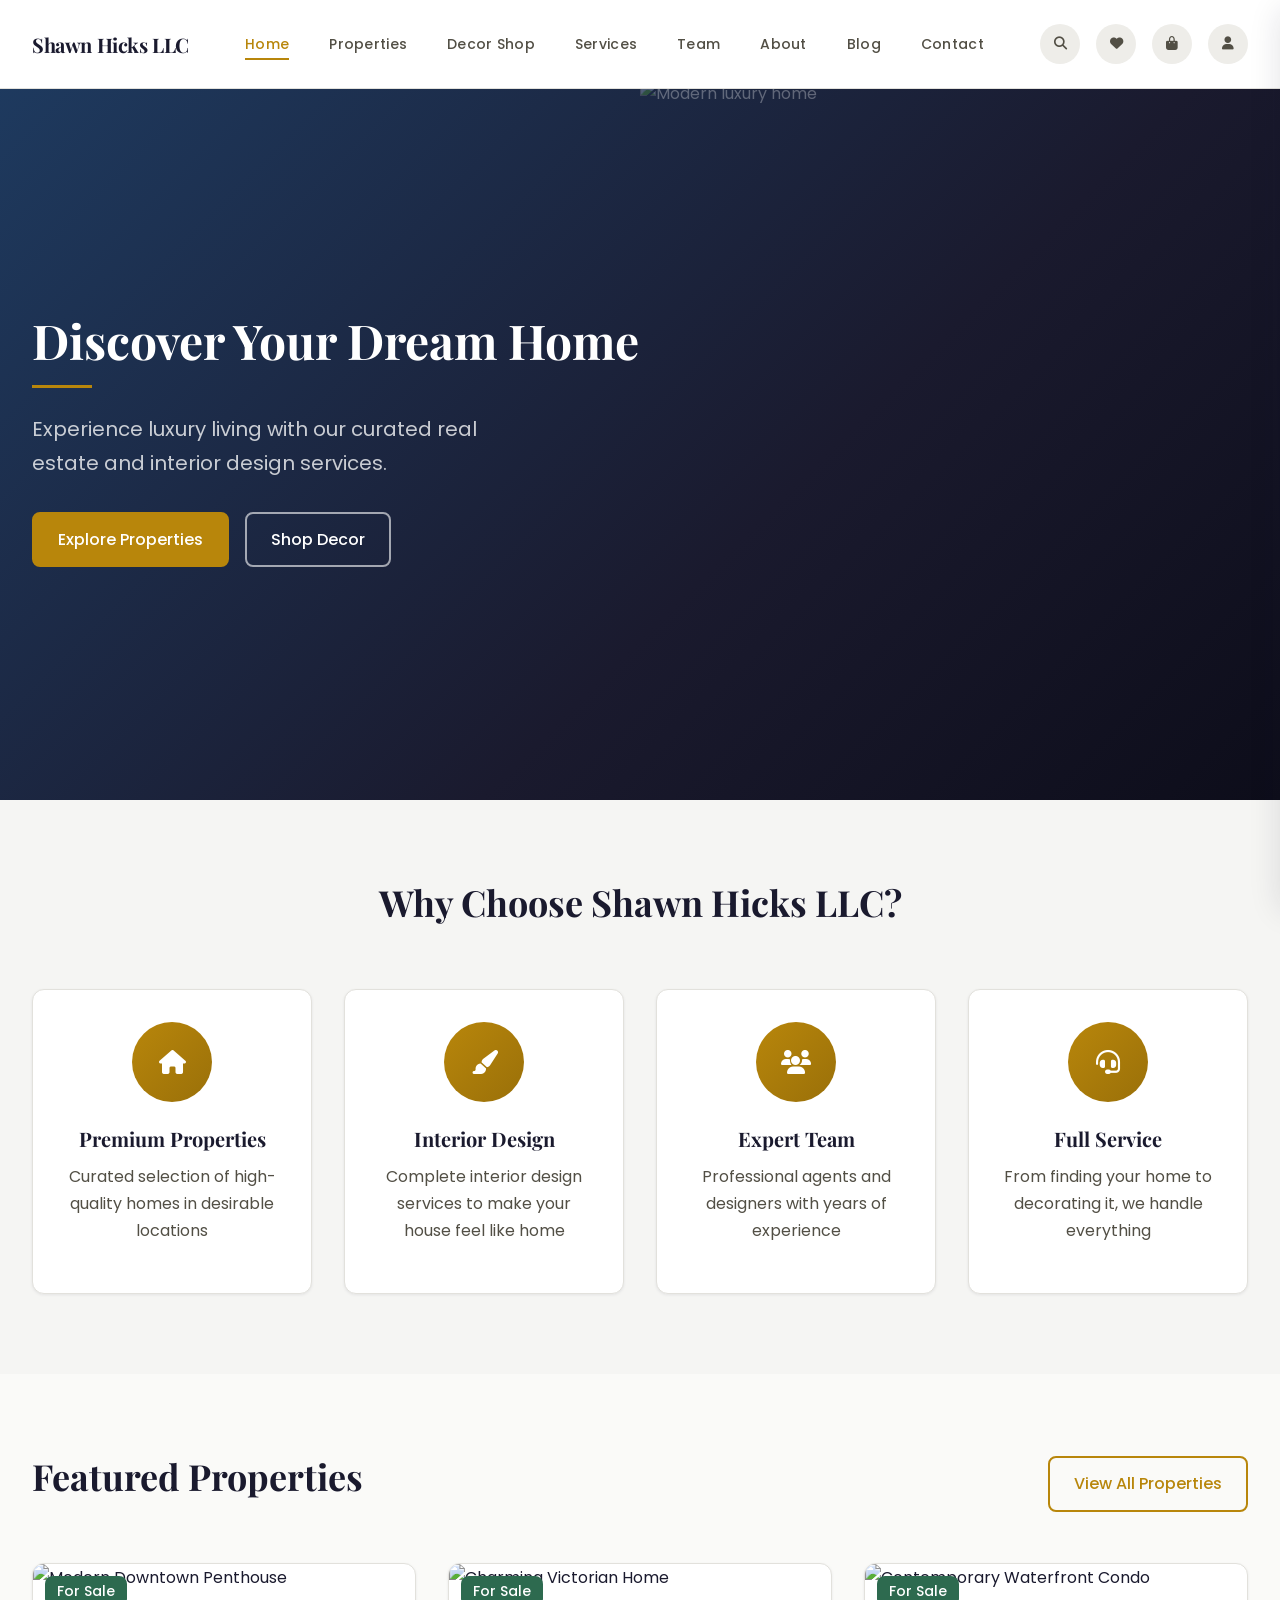
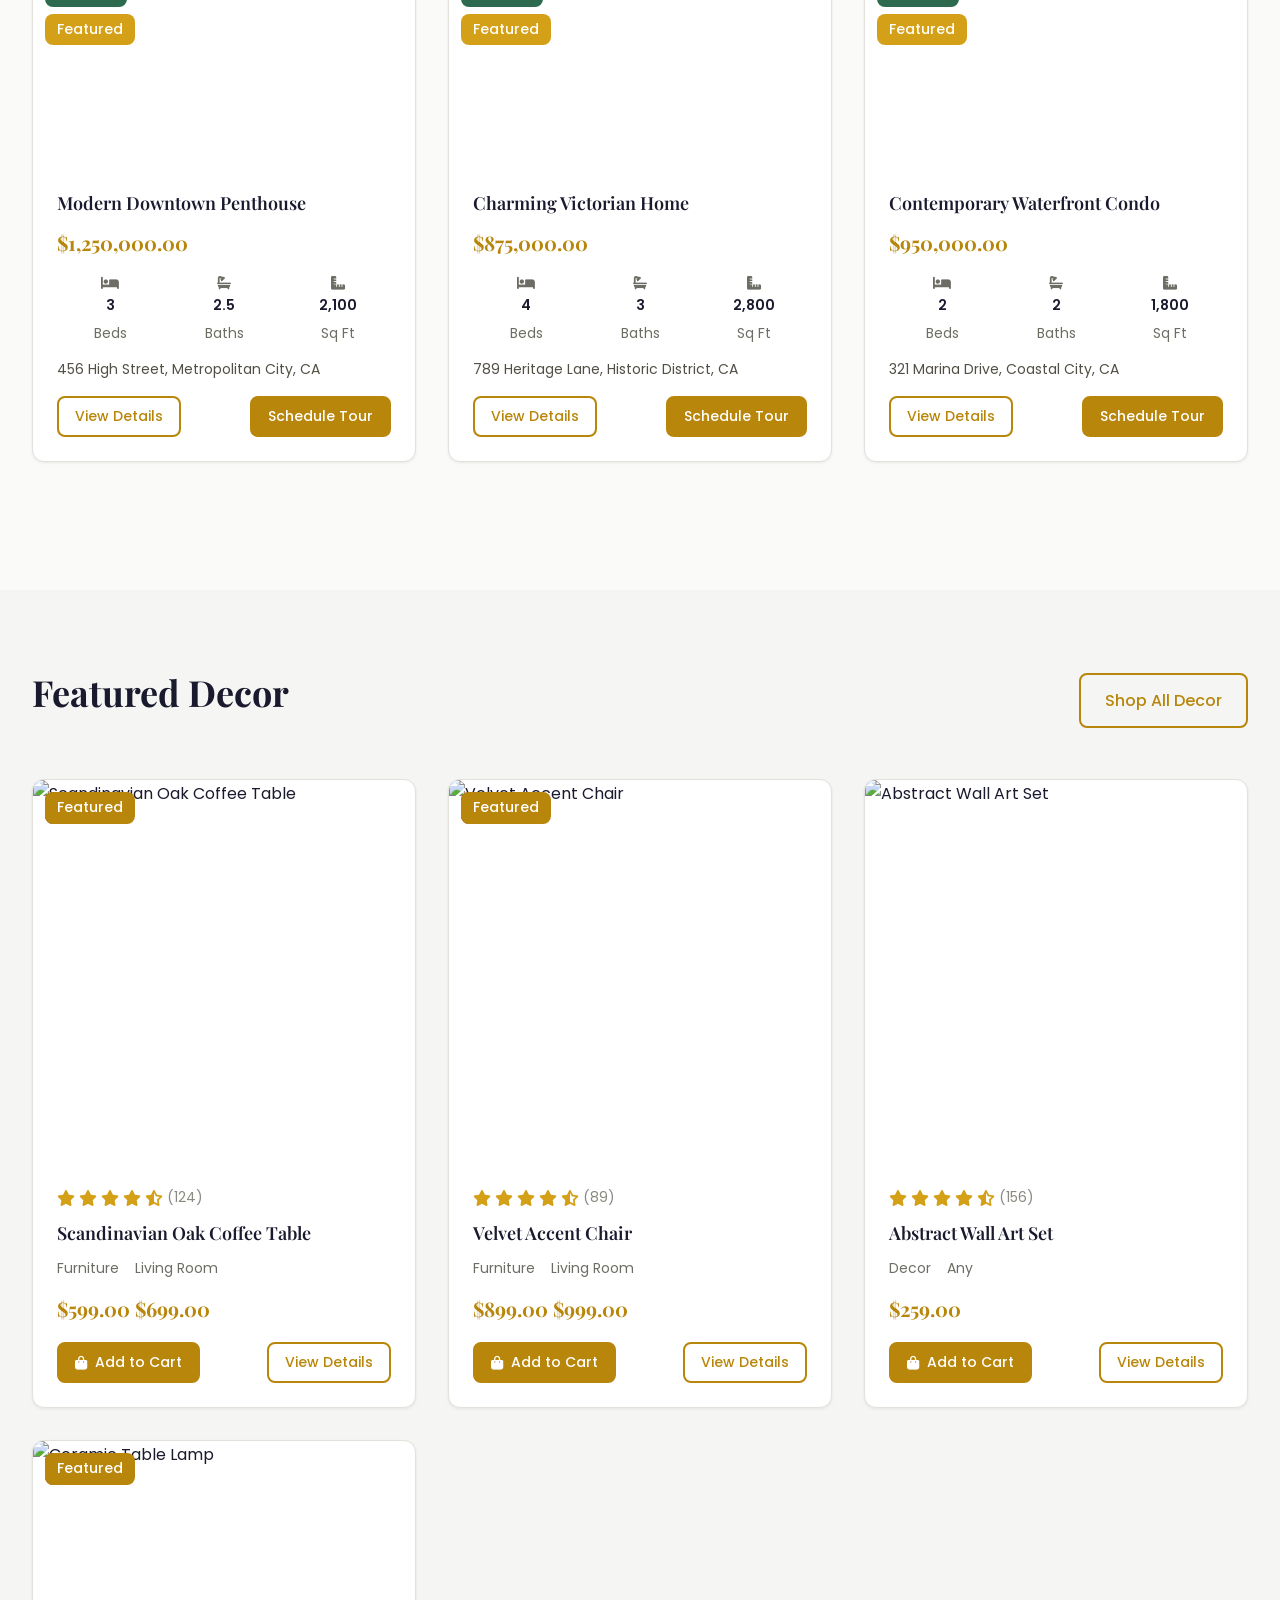
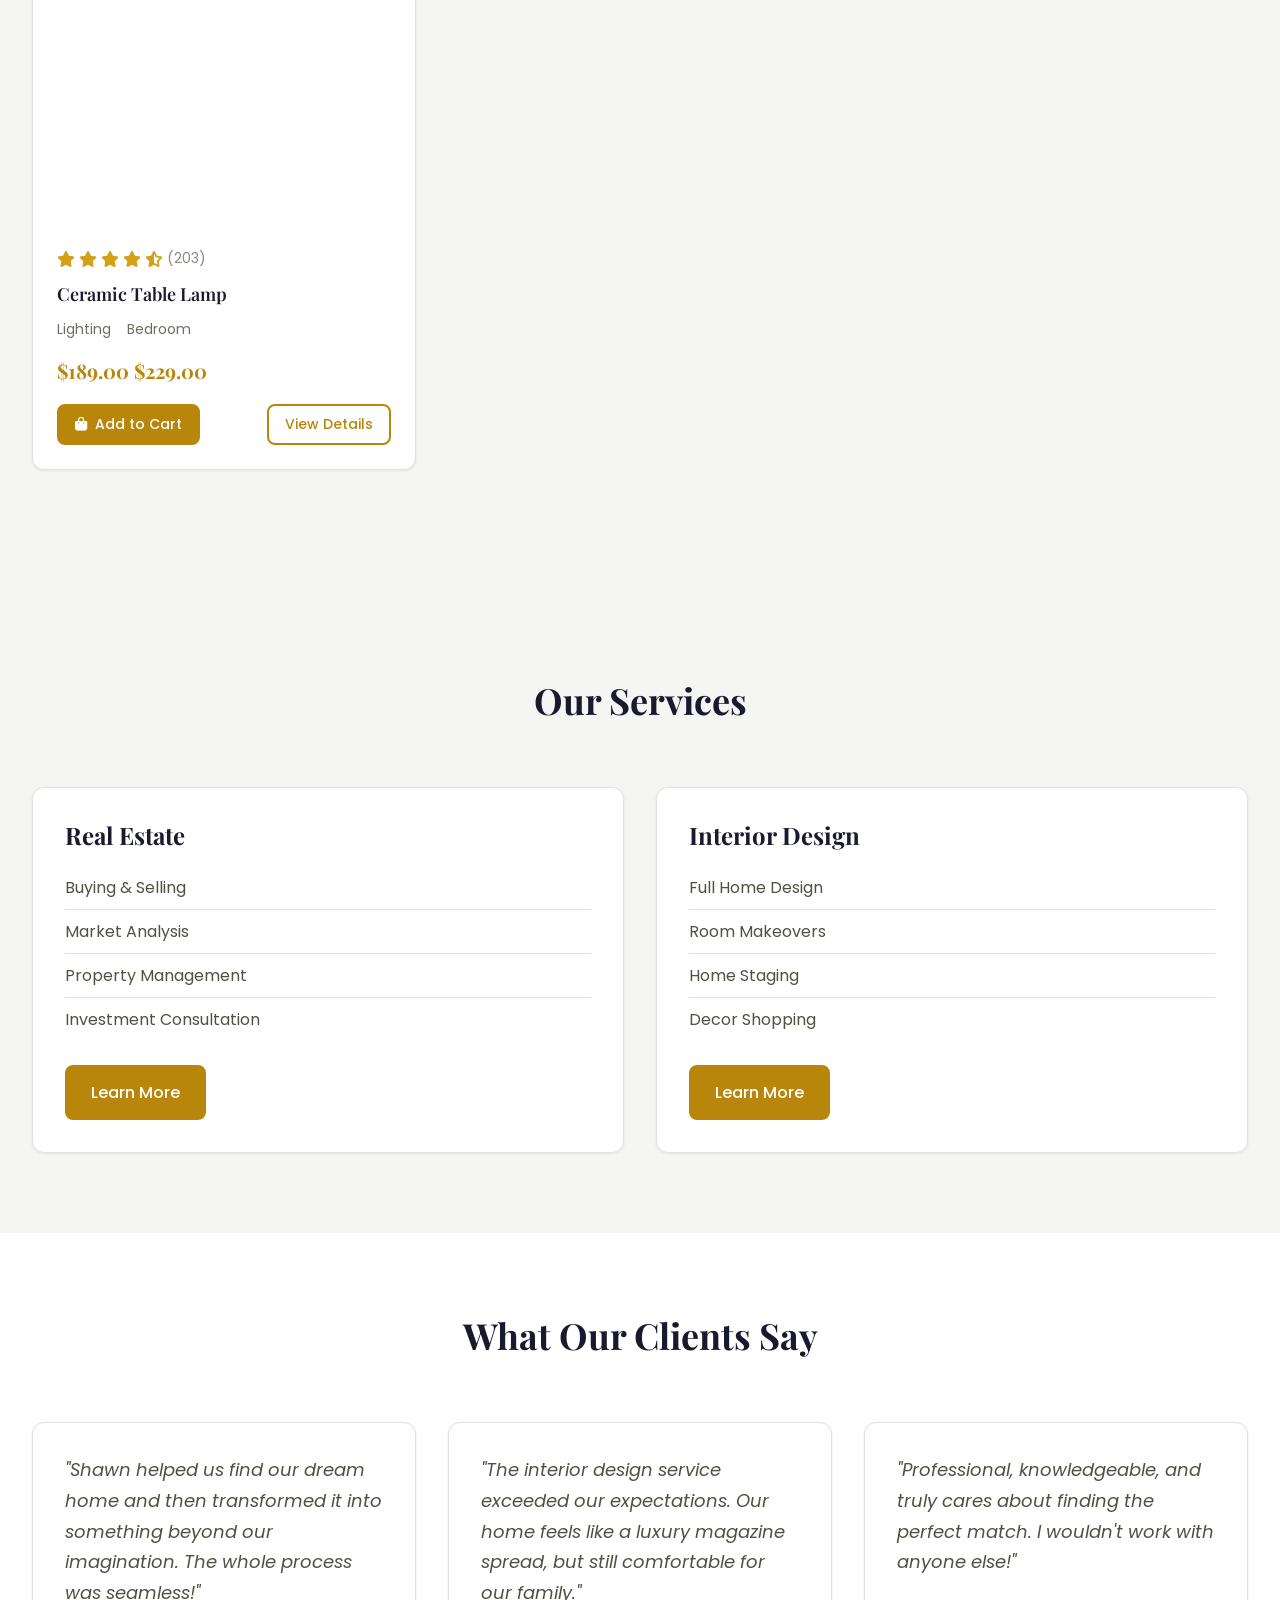
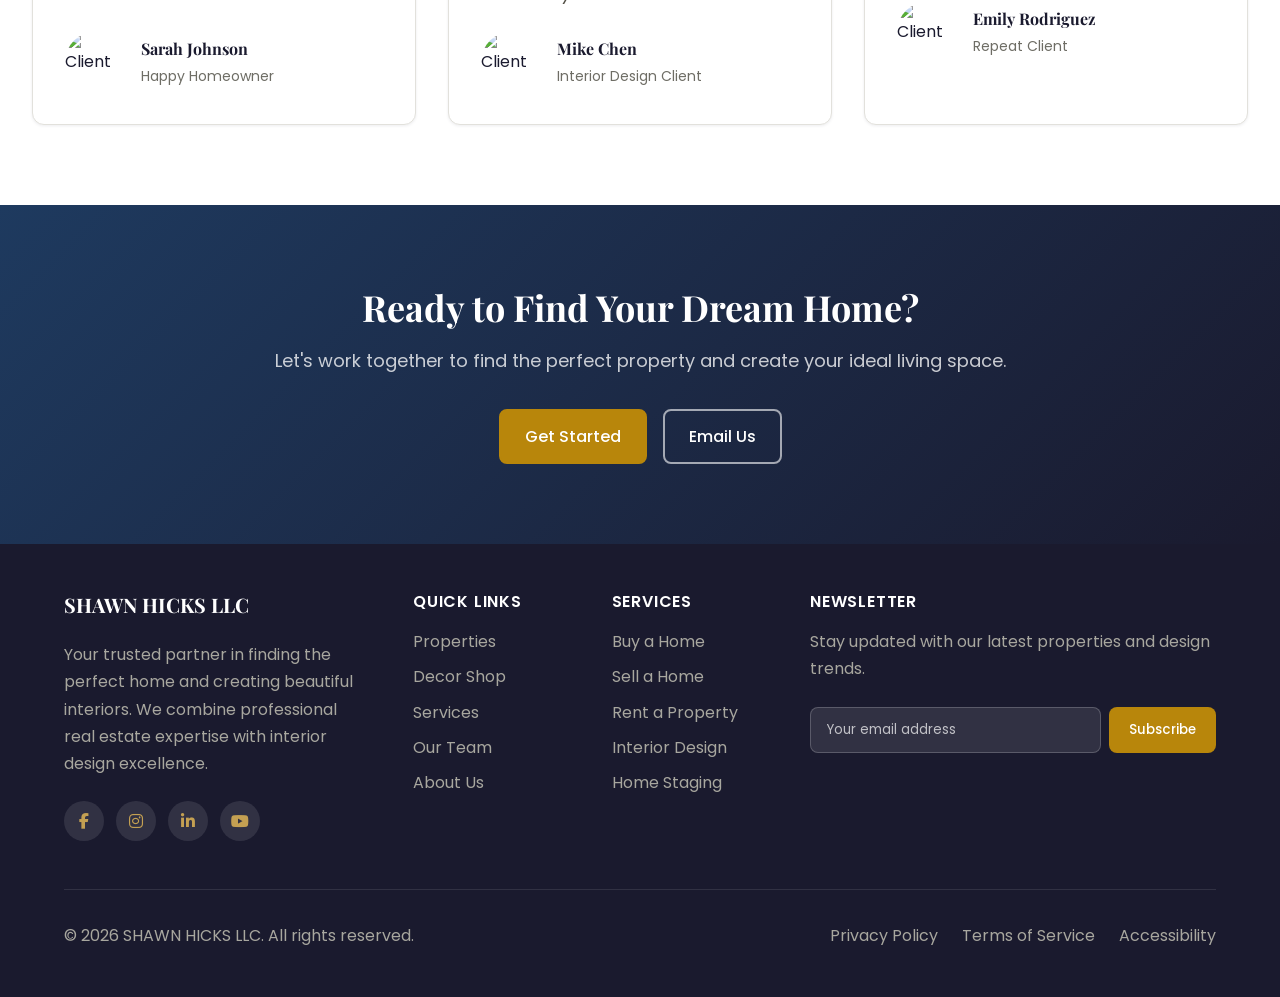
==== commit da9f838f: "ver5" ====
--- a/index.html
+++ b/index.html
@@ -3,8 +3,8 @@
 <head>
     <meta charset="UTF-8">
     <meta name="viewport" content="width=device-width, initial-scale=1.0">
-    <title>Shawn Hicks Realtor - Premium Real Estate & Interior Design</title>
-    <meta name="description" content="Discover your dream home and perfect interior design with Shawn Hicks Realtor. Professional real estate services combined with expert interior consultation.">
+    <title>SHAWN HICKS LLC REAL ESTATE | INTERIOR DESIGNS</title>
+    <meta name="description" content="Discover your dream home and perfect interior design with Shawn Hicks LLC. Professional real estate services combined with expert interior consultation.">
     
     <!-- Fonts -->
     <link rel="preconnect" href="https://fonts.googleapis.com">
@@ -32,7 +32,7 @@
     <header class="header">
         <div class="header-container">
             <div class="logo">
-                <h1>Shawn Hicks Realtor</h1>
+                <h1>Shawn Hicks LLC</h1>
             </div>
             
             <nav class="nav" role="navigation">
@@ -108,14 +108,14 @@
                 </div>
             </div>
             <div class="hero-image">
-                <img src="https://picsum.photos/1200/800?random=dark" alt="Modern luxury home">
+                <img src="https://images.unsplash.com/photo-1613490493576-7fde63acd811?ixlib=rb-4.0.3&ixid=M3wxMjA3fDB8MHxwaG90by1wYWdlfHx8fGVufDB8fHx8fA%3D%3D&auto=format&fit=crop&w=2071&q=80" alt="Modern luxury home">
             </div>
         </section>
 
         <!-- Features Section -->
         <section class="features-section" data-animate>
             <div class="container">
-                <h2>Why Choose Shawn Hicks Realtor?</h2>
+                <h2>Why Choose Shawn Hicks LLC?</h2>
                 <div class="features-grid">
                     <div class="feature-card">
                         <div class="feature-icon">
@@ -257,7 +257,7 @@
                     <p>Let's work together to find the perfect property and create your ideal living space.</p>
                     <div class="cta-actions">
                         <a href="contact.html" class="btn btn-primary">Get Started</a>
-                        <a href="tel:(555)123-4567" class="btn btn-outline">Call Now</a>
+                        <a href="mailto:info@shawnhicksrealtor.com" class="btn btn-outline">Email Us</a>
                     </div>
                 </div>
             </div>
@@ -269,7 +269,7 @@
         <div class="footer-container">
             <div class="footer-content">
                 <div class="footer-section">
-                    <h3>Shawn Hicks Realtor</h3>
+                    <h3>SHAWN HICKS LLC</h3>
                     <p>Your trusted partner in finding the perfect home and creating beautiful interiors. We combine professional real estate expertise with interior design excellence.</p>
                     <div class="social-links">
                         <a href="#" aria-label="Facebook"><i class="fab fa-facebook-f"></i></a>
@@ -313,7 +313,7 @@
             
             <div class="footer-bottom">
                 <div class="footer-legal">
-                    <p>&copy; 2026 Shawn Hicks Realtor. All rights reserved.</p>
+                    <p>&copy; 2026 SHAWN HICKS LLC. All rights reserved.</p>
                     <ul>
                         <li><a href="#privacy">Privacy Policy</a></li>
                         <li><a href="#terms">Terms of Service</a></li>
--- a/styles/main.css
+++ b/styles/main.css
@@ -3,9 +3,11 @@
   /* Colors - Elegant, Warm, Professional Palette */
   --color-primary: #1A1A2E;        /* Rich charcoal */
   --color-secondary: #1E3A5F;      /* Deep navy accent */
+  --color-hero-dark: #0D0D1A;      /* Deepest background for hero gradient */
   --color-accent: #B8860B;         /* Muted gold/bronze */
   --color-accent-light: #C4A052;   /* Lighter gold */
   --color-accent-hover: #9A7009;   /* Darker gold for hover */
+  --color-accent-alpha: rgba(184, 134, 11, 0.12); /* Gold with transparency for focus rings */
 
   /* Warm neutral scale */
   --color-neutral-50: #F5F5F3;     /* Warm off-white */
@@ -494,7 +496,7 @@
 }
 
 /* ===== MAIN CONTENT ===== */
-#main-content {
+.main-content {
   margin-top: 80px; /* Header height */
   min-height: calc(100vh - 80px);
 }
@@ -804,7 +806,7 @@
 
 /* ===== PAGE LAYOUTS ===== */
 .page-hero {
-  background: linear-gradient(135deg, #1E3A5F 0%, #1A1A2E 100%);
+  background: linear-gradient(135deg, var(--color-secondary) 0%, var(--color-primary) 100%);
   color: var(--color-white);
   padding: var(--space-16) 0 var(--space-12);
   text-align: center;
@@ -830,7 +832,7 @@
   min-height: 100vh;
   display: flex;
   align-items: center;
-  background: linear-gradient(135deg, #1E3A5F 0%, #1A1A2E 60%, #0D0D1A 100%);
+  background: linear-gradient(135deg, var(--color-secondary) 0%, var(--color-primary) 60%, var(--color-hero-dark) 100%);
   color: var(--color-white);
   position: relative;
   overflow: hidden;
@@ -1080,7 +1082,7 @@
 /* CTA Section */
 .cta-section {
   padding: var(--space-20) 0;
-  background: linear-gradient(135deg, #1E3A5F 0%, #1A1A2E 100%);
+  background: linear-gradient(135deg, var(--color-secondary) 0%, var(--color-primary) 100%);
   color: var(--color-white);
   text-align: center;
 }
@@ -1120,10 +1122,132 @@
 
 /* Team Grid */
 .team-grid {
-  display: grid;
-  grid-template-columns: repeat(auto-fit, minmax(280px, 1fr));
+  display: flex;
+  flex-wrap: wrap;
   gap: var(--space-8);
   margin-top: var(--space-12);
+  justify-content: center;
+  padding: var(--space-8) 0;
+}
+
+.team-grid .team-card {
+  flex: 0 0 auto;
+  width: 100%;
+  max-width: 1000px;
+}
+
+/* Horizontal Team Card Layout */
+.team-card.team-card-horizontal {
+  display: flex !important;
+  flex-direction: row !important;
+  overflow: hidden;
+  min-height: 500px;
+  align-items: stretch;
+}
+
+.team-card.team-card-horizontal .team-card-image {
+  flex: 0 0 40% !important;
+  width: 40% !important;
+  min-width: 300px;
+  position: relative;
+  overflow: hidden;
+  display: block !important;
+}
+
+.team-card.team-card-horizontal .team-card-image img {
+  width: 100% !important;
+  height: 100% !important;
+  min-height: 500px;
+  object-fit: cover !important;
+  object-position: center;
+}
+
+.team-card.team-card-horizontal .team-card-content {
+  flex: 1 !important;
+  width: 60% !important;
+  display: flex;
+  flex-direction: column;
+  padding: var(--space-10);
+  background: var(--color-white);
+}
+
+.team-card-header {
+  margin-bottom: var(--space-6);
+}
+
+.team-card-name {
+  font-size: var(--text-4xl);
+  font-family: var(--font-heading);
+  color: var(--color-dark);
+  margin-bottom: var(--space-2);
+}
+
+.team-title {
+  font-size: var(--text-xl);
+  color: var(--color-primary);
+  margin-bottom: var(--space-2);
+  font-weight: 600;
+}
+
+.team-experience {
+  color: var(--color-text-light);
+  font-size: var(--text-base);
+}
+
+.team-card-bio {
+  flex: 1;
+  margin-bottom: var(--space-6);
+}
+
+.team-card-bio p {
+  font-size: var(--text-lg);
+  line-height: 1.8;
+  color: var(--color-text);
+  margin-bottom: var(--space-6);
+}
+
+.team-specialties {
+  display: flex;
+  flex-wrap: wrap;
+  gap: var(--space-2);
+  margin-top: var(--space-4);
+}
+
+.team-card-footer {
+  display: flex;
+  align-items: center;
+  justify-content: space-between;
+  padding-top: var(--space-6);
+  border-top: 1px solid var(--color-border);
+  gap: var(--space-4);
+}
+
+.team-contact-info {
+  display: flex;
+  flex-direction: column;
+  gap: var(--space-3);
+}
+
+.contact-info-item {
+  display: flex;
+  align-items: center;
+  gap: var(--space-3);
+  font-size: var(--text-base);
+}
+
+.contact-info-item i {
+  color: var(--color-primary);
+  width: 20px;
+}
+
+.contact-info-item a {
+  color: var(--color-text);
+  text-decoration: none;
+  transition: color 0.3s ease;
+}
+
+.contact-info-item a:hover {
+  color: var(--color-primary);
 }
 
 /* Blog Grid */
--- a/styles/components.css
+++ b/styles/components.css
@@ -42,7 +42,7 @@
 }
 
 .btn-outline.loading::after {
-  border-color: rgba(184, 134, 11, 0.3);
+  border-color: var(--color-accent-alpha);
   border-top-color: var(--color-accent);
 }
 
@@ -148,7 +148,7 @@
 .form-textarea:focus {
   outline: none;
   border-color: var(--color-accent);
-  box-shadow: 0 0 0 3px rgba(184, 134, 11, 0.12);
+  box-shadow: 0 0 0 3px var(--color-accent-alpha);
 }
 
 .form-input.error,
--- a/styles/responsive.css
+++ b/styles/responsive.css
@@ -449,26 +449,89 @@
 
 /* Team Grid */
 .team-grid {
-  display: grid;
+  display: flex;
+  flex-wrap: wrap;
   gap: var(--space-6);
-  grid-template-columns: 1fr;
-}
-
-@media (min-width: 768px) {
-  .team-grid {
-    grid-template-columns: repeat(2, 1fr);
+  justify-content: center;
+}
+
+.team-grid .team-card {
+  flex: 0 0 auto;
+  width: 100%;
+  max-width: 1000px;
+}
+
+/* Mobile: Stack vertically */
+@media (max-width: 767px) {
+  .team-card.team-card-horizontal {
+    flex-direction: column !important;
+    min-height: auto;
+  }
+  
+  .team-card.team-card-horizontal .team-card-image {
+    flex: 0 0 300px !important;
+    width: 100% !important;
+    min-width: 100% !important;
+  }
+  
+  .team-card.team-card-horizontal .team-card-image img {
+    min-height: 300px;
+    height: 300px !important;
+  }
+  
+  .team-card.team-card-horizontal .team-card-content {
+    width: 100% !important;
+    padding: var(--space-6);
+  }
+  
+  .team-card-name {
+    font-size: var(--text-2xl) !important;
+  }
+  
+  .team-card-footer {
+    flex-direction: column;
+    align-items: flex-start;
+  }
+  
+  .team-card-footer .btn {
+    width: 100%;
+  }
+}
+
+/* Desktop: Side by side - LEFT image, RIGHT content */
+@media (min-width: 768px) {
+  .team-grid .team-card {
+    max-width: 950px;
+  }
+  
+  .team-card.team-card-horizontal {
+    display: flex !important;
+    flex-direction: row !important;
+  }
+  
+  .team-card.team-card-horizontal .team-card-image {
+    flex: 0 0 40% !important;
+    width: 40% !important;
+  }
+  
+  .team-card.team-card-horizontal .team-card-content {
+    flex: 1 !important;
+    width: 60% !important;
   }
 }
 
 @media (min-width: 1024px) {
-  .team-grid {
-    grid-template-columns: repeat(3, 1fr);
-  }
-}
-
-@media (min-width: 1280px) {
-  .team-grid {
-    grid-template-columns: repeat(4, 1fr);
+  .team-grid .team-card {
+    max-width: 1000px;
+  }
+  
+  .team-card.team-card-horizontal .team-card-image {
+    flex: 0 0 45% !important;
+    width: 45% !important;
+  }
+  
+  .team-card.team-card-horizontal .team-card-content {
+    width: 55% !important;
   }
 }
 
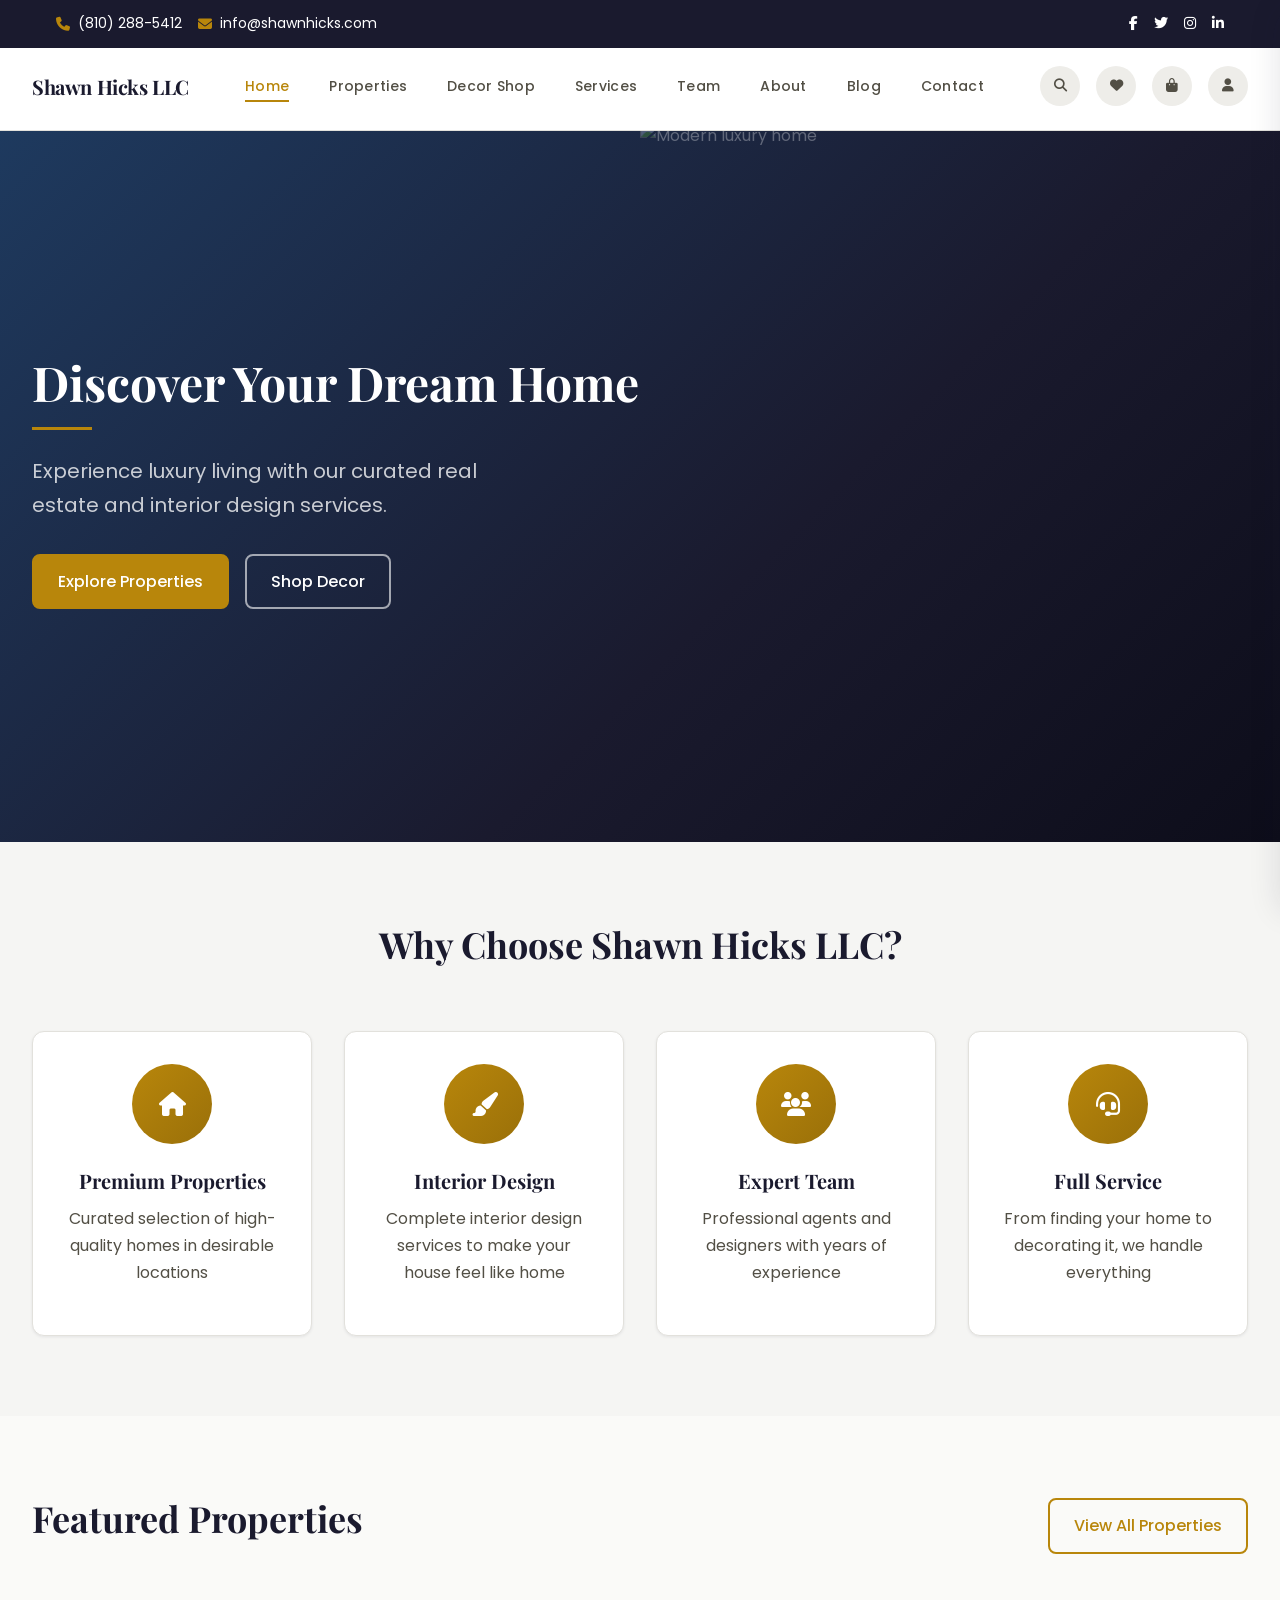
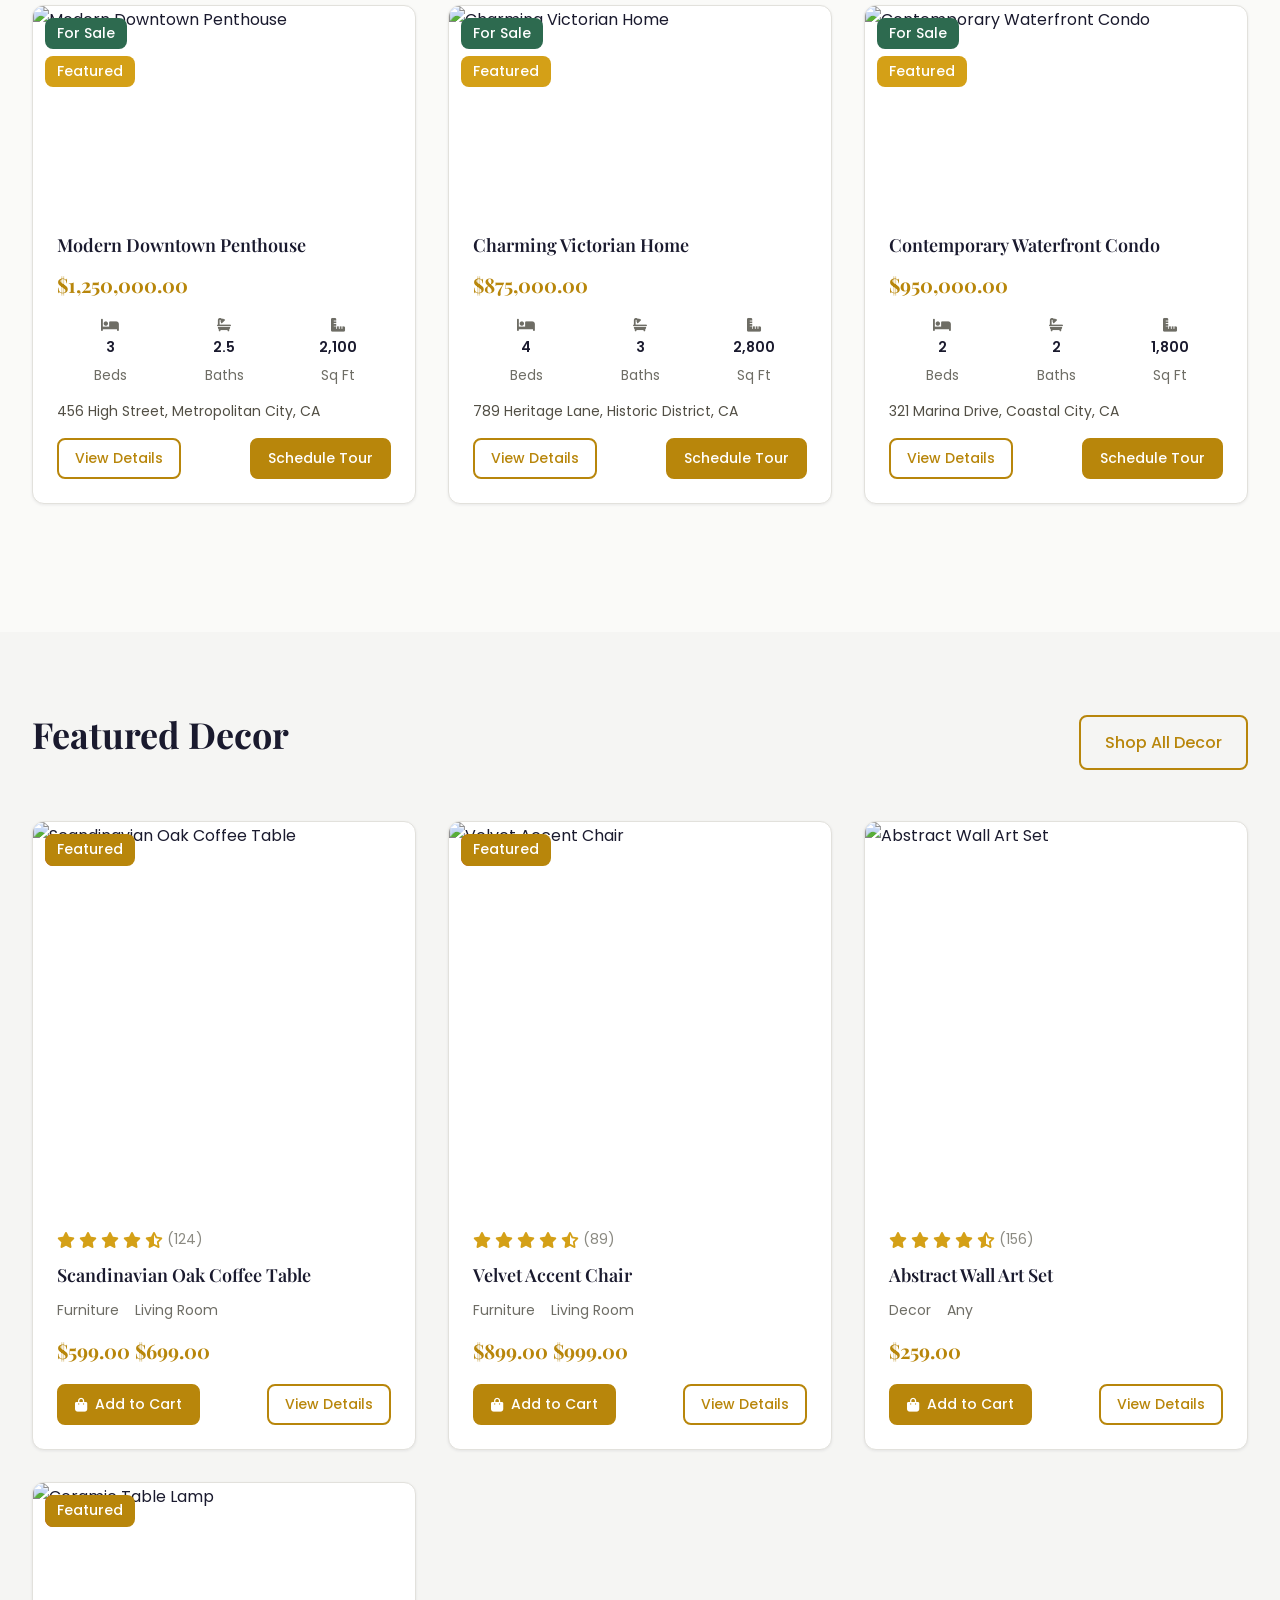
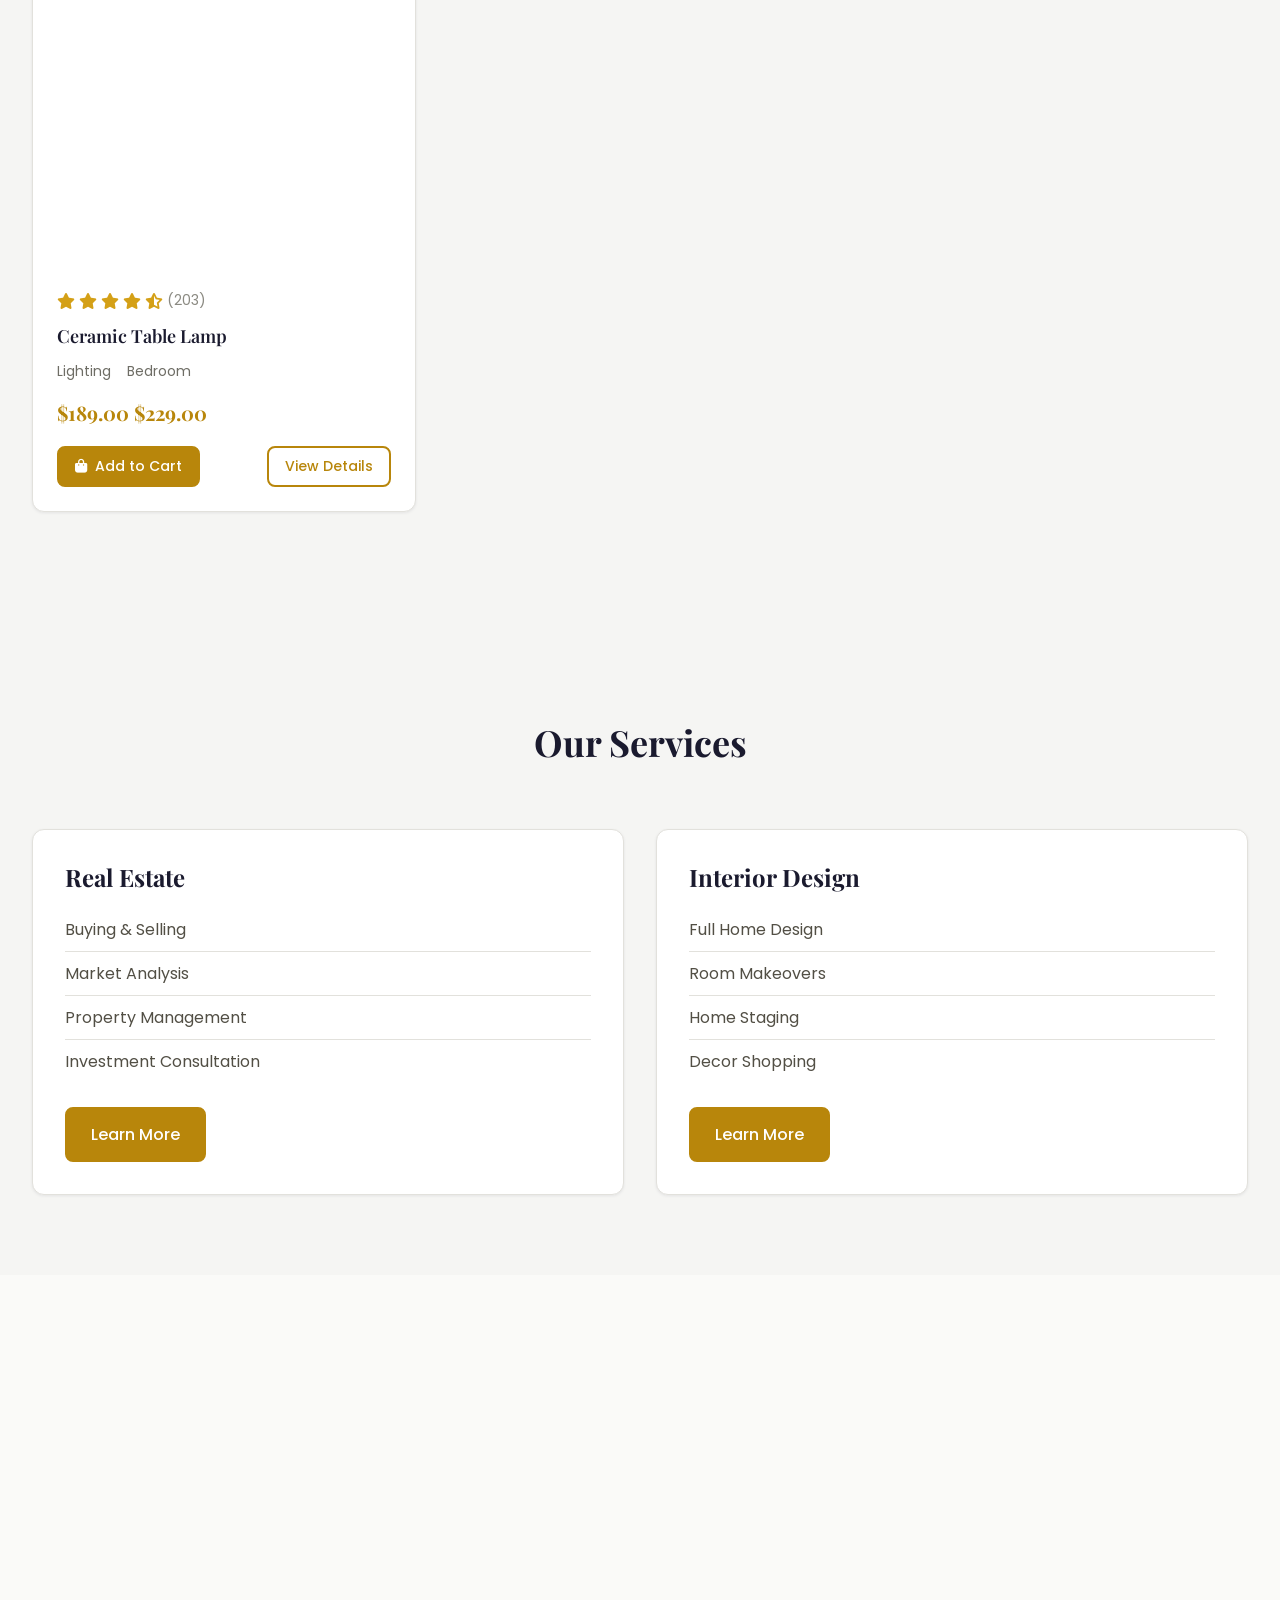
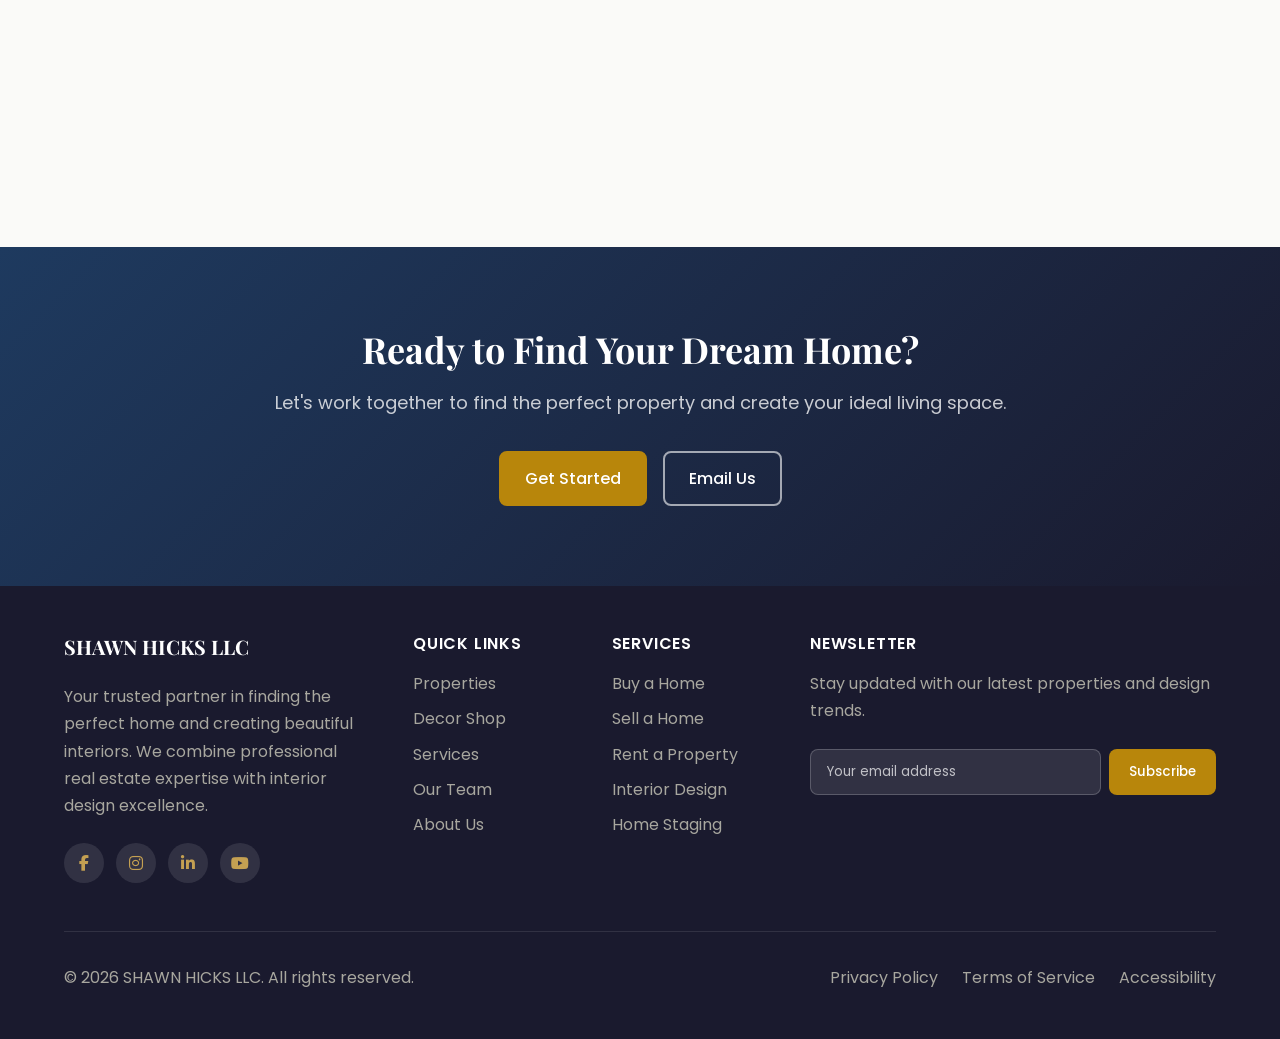
==== commit 0112fbb5: "ver6.2 -- done poorly" ====
--- a/index.html
+++ b/index.html
@@ -28,6 +28,20 @@
         <div class="loading-spinner"></div>
     </div>
 
+    <!-- Top Bar -->
+    <div class="top-bar">
+        <div class="container">
+            <span><i class="fas fa-phone"></i> (810) 288-5412</span>
+            <span><i class="fas fa-envelope"></i> info@shawnhicks.com</span>
+            <div class="social-icons">
+                <a href="#" aria-label="Facebook"><i class="fab fa-facebook-f"></i></a>
+                <a href="#" aria-label="Twitter"><i class="fab fa-twitter"></i></a>
+                <a href="#" aria-label="Instagram"><i class="fab fa-instagram"></i></a>
+                <a href="#" aria-label="LinkedIn"><i class="fab fa-linkedin-in"></i></a>
+            </div>
+        </div>
+    </div>
+
     <!-- Header -->
     <header class="header">
         <div class="header-container">
--- a/styles/main.css
+++ b/styles/main.css
@@ -271,7 +271,7 @@
 /* ===== HEADER STYLES ===== */
 .header {
   position: fixed;
-  top: 0;
+  top: 42px; /* Account for top-bar height */
   left: 0;
   right: 0;
   background: var(--color-white);
@@ -497,8 +497,8 @@
 
 /* ===== MAIN CONTENT ===== */
 .main-content {
-  margin-top: 80px; /* Header height */
-  min-height: calc(100vh - 80px);
+  margin-top: 122px; /* Header height (80px) + Top bar height (42px) */
+  min-height: calc(100vh - 122px);
 }
 
 /* Page Transition */
--- a/styles/components.css
+++ b/styles/components.css
@@ -1,4 +1,55 @@
 /* ===== COMPONENT STYLES ===== */
+
+/* ===== TOP BAR ===== */
+.top-bar {
+    background-color: #1A1A2E !important;
+    color: #ffffff !important;
+    padding: 0.75rem 0;
+    font-size: 0.875rem;
+    position: fixed;
+    top: 0;
+    left: 0;
+    right: 0;
+    z-index: 1020;
+}
+
+.top-bar .container {
+    display: flex;
+    align-items: center;
+    justify-content: space-between;
+    flex-wrap: wrap;
+    gap: 1rem;
+    max-width: 1200px;
+    margin: 0 auto;
+    padding: 0 1rem;
+}
+
+.top-bar span {
+    display: inline-flex;
+    align-items: center;
+    gap: 0.5rem;
+    color: #ffffff !important;
+}
+
+.top-bar span i {
+    color: #B8860B !important;
+}
+
+.top-bar .social-icons {
+    display: flex;
+    align-items: center;
+    gap: 1rem;
+    margin-left: auto;
+}
+
+.top-bar .social-icons a {
+    color: #ffffff !important;
+    transition: color 0.2s;
+}
+
+.top-bar .social-icons a:hover {
+    color: #B8860B !important;
+}
 
 /* ===== BUTTONS ===== */
 .btn {
@@ -113,6 +164,83 @@
   padding: var(--space-3);
   min-width: 44px;
   width: 44px;
+}
+
+/* ===== CONTACT FORM STYLES ===== */
+.contact-section {
+  padding: var(--space-16) 0;
+}
+
+.contact-form {
+  background: var(--color-white);
+  padding: var(--space-8);
+  border-radius: var(--radius-lg);
+  box-shadow: var(--shadow-md);
+}
+
+.contact-form h2 {
+  font-size: var(--text-2xl);
+  margin-bottom: var(--space-6);
+  color: var(--color-primary);
+}
+
+.contact-info {
+  padding-right: var(--space-8);
+}
+
+.contact-info h2 {
+  font-size: var(--text-2xl);
+  margin-bottom: var(--space-6);
+  color: var(--color-primary);
+}
+
+/* Contact form inputs - targets plain HTML elements */
+.contact-form input,
+.contact-form select,
+.contact-form textarea {
+  width: 100%;
+  padding: 0.875rem 1rem;
+  border: 2px solid var(--color-neutral-200);
+  border-radius: var(--radius-md);
+  font-family: inherit;
+  font-size: 1rem;
+  background: var(--color-white);
+  color: var(--color-primary);
+  transition: all 0.2s ease;
+}
+
+.contact-form input:focus,
+.contact-form select:focus,
+.contact-form textarea:focus {
+  outline: none;
+  border-color: var(--color-accent);
+  box-shadow: 0 0 0 3px rgba(184, 134, 11, 0.15);
+}
+
+.contact-form label {
+  display: block;
+  margin-bottom: 0.5rem;
+  font-weight: 500;
+  color: var(--color-neutral-800);
+  font-size: 0.875rem;
+}
+
+.contact-form .form-group {
+  margin-bottom: 1.5rem;
+}
+
+.contact-form textarea {
+  resize: vertical;
+  min-height: 120px;
+}
+
+.contact-form select {
+  cursor: pointer;
+  appearance: none;
+  background-image: url("data:image/svg+xml,%3Csvg xmlns='http://www.w3.org/2000/svg' width='12' height='12' viewBox='0 0 12 12'%3E%3Cpath fill='%23666' d='M6 8L1 3h10z'/%3E%3C/svg%3E");
+  background-repeat: no-repeat;
+  background-position: right 1rem center;
+  padding-right: 2.5rem;
 }
 
 /* ===== FORM CONTROLS ===== */
--- a/styles/responsive.css
+++ b/styles/responsive.css
@@ -4,6 +4,17 @@
 
 /* ===== SMALL MOBILE (up to 480px) ===== */
 @media (max-width: 480px) {
+  /* Top Bar adjustments */
+  .top-bar .container {
+    flex-direction: column;
+    text-align: center;
+    gap: 0.5rem;
+  }
+  
+  .top-bar .social-icons {
+    margin-left: 0;
+  }
+
   /* Typography adjustments */
   h1 {
     font-size: var(--text-3xl);
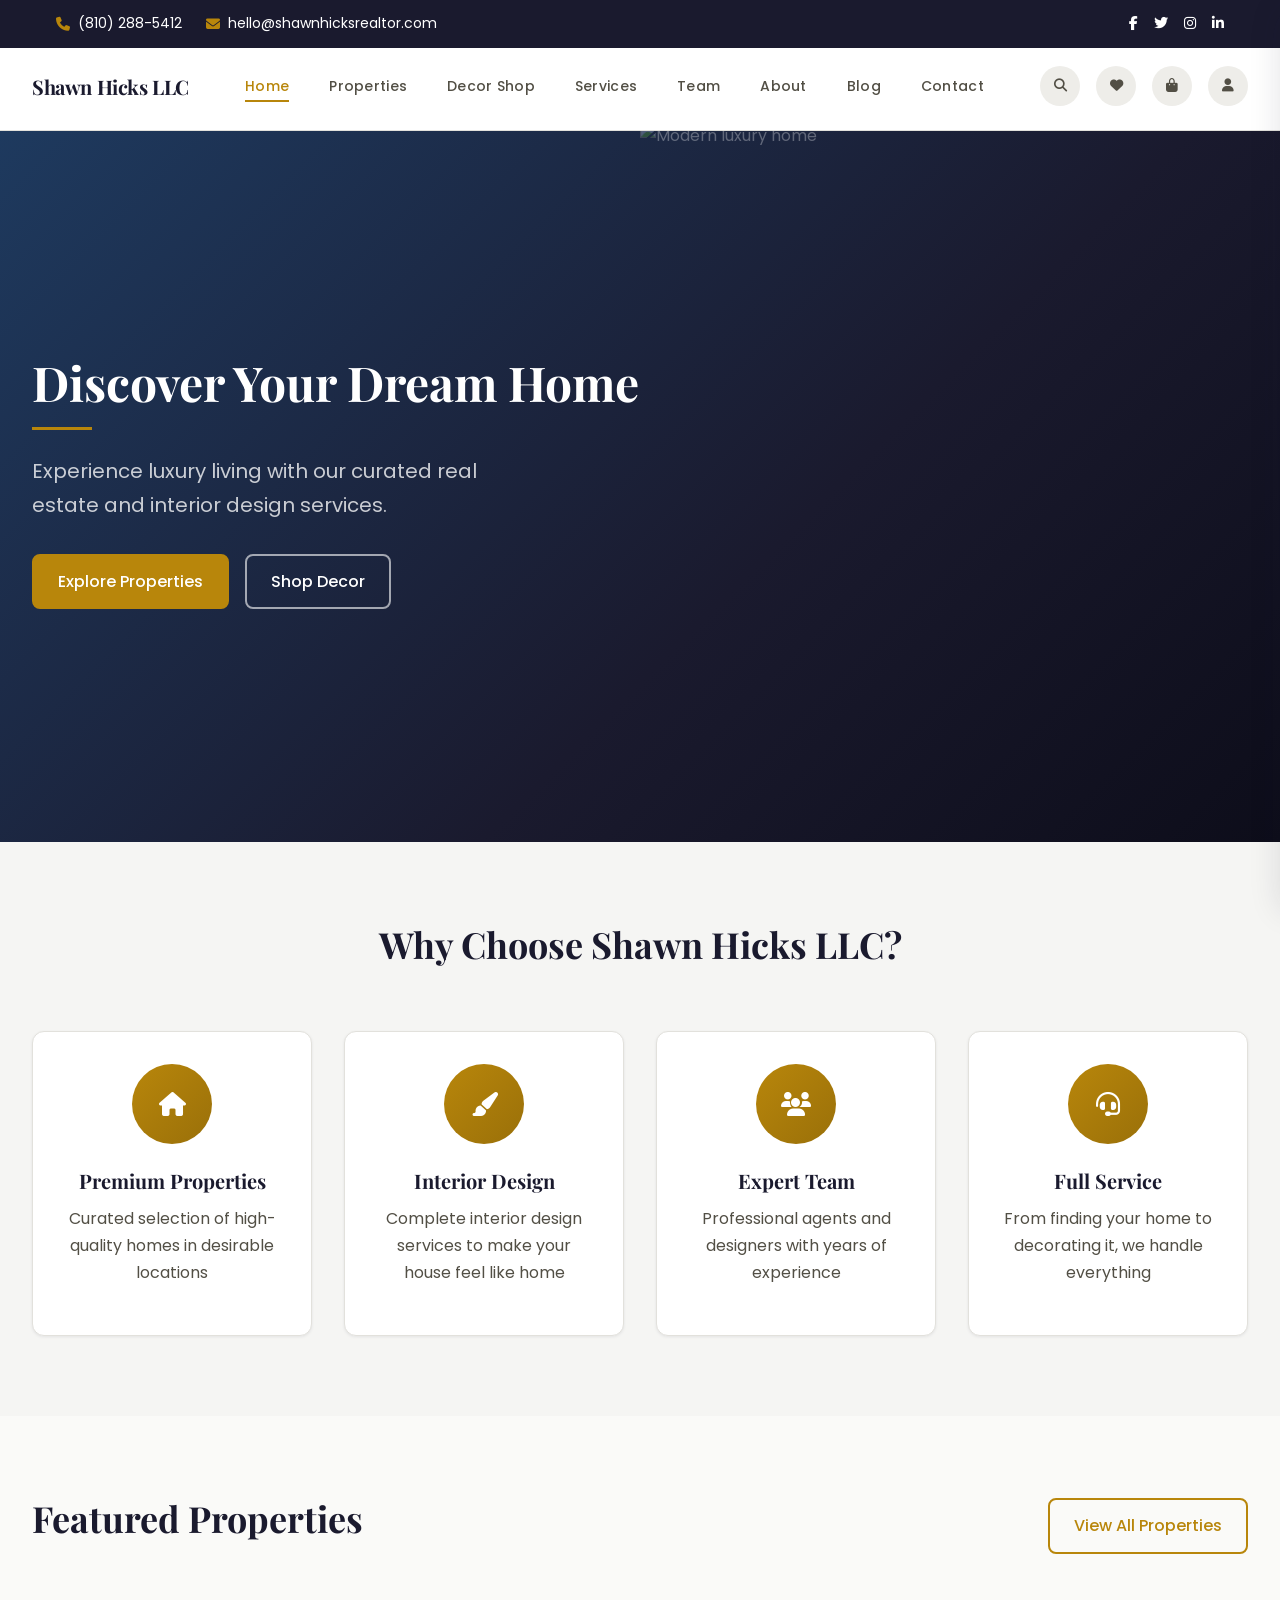
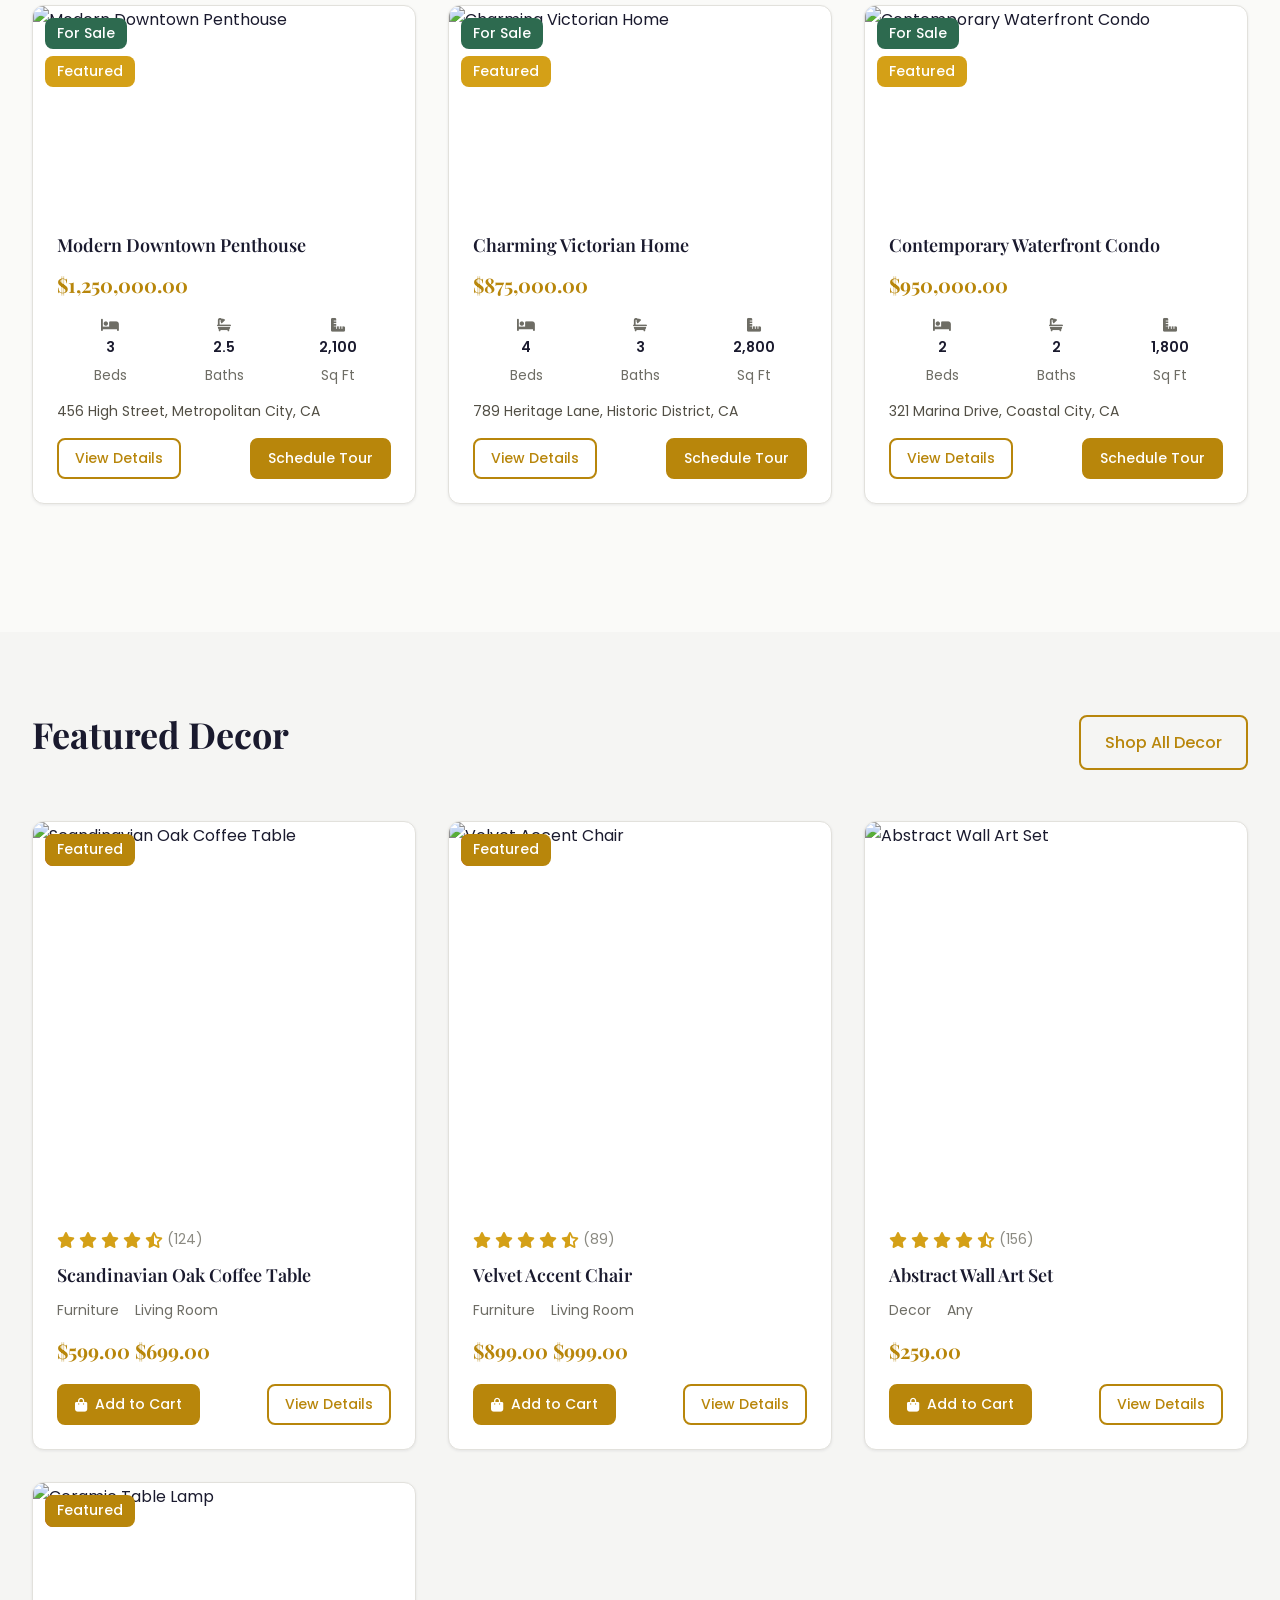
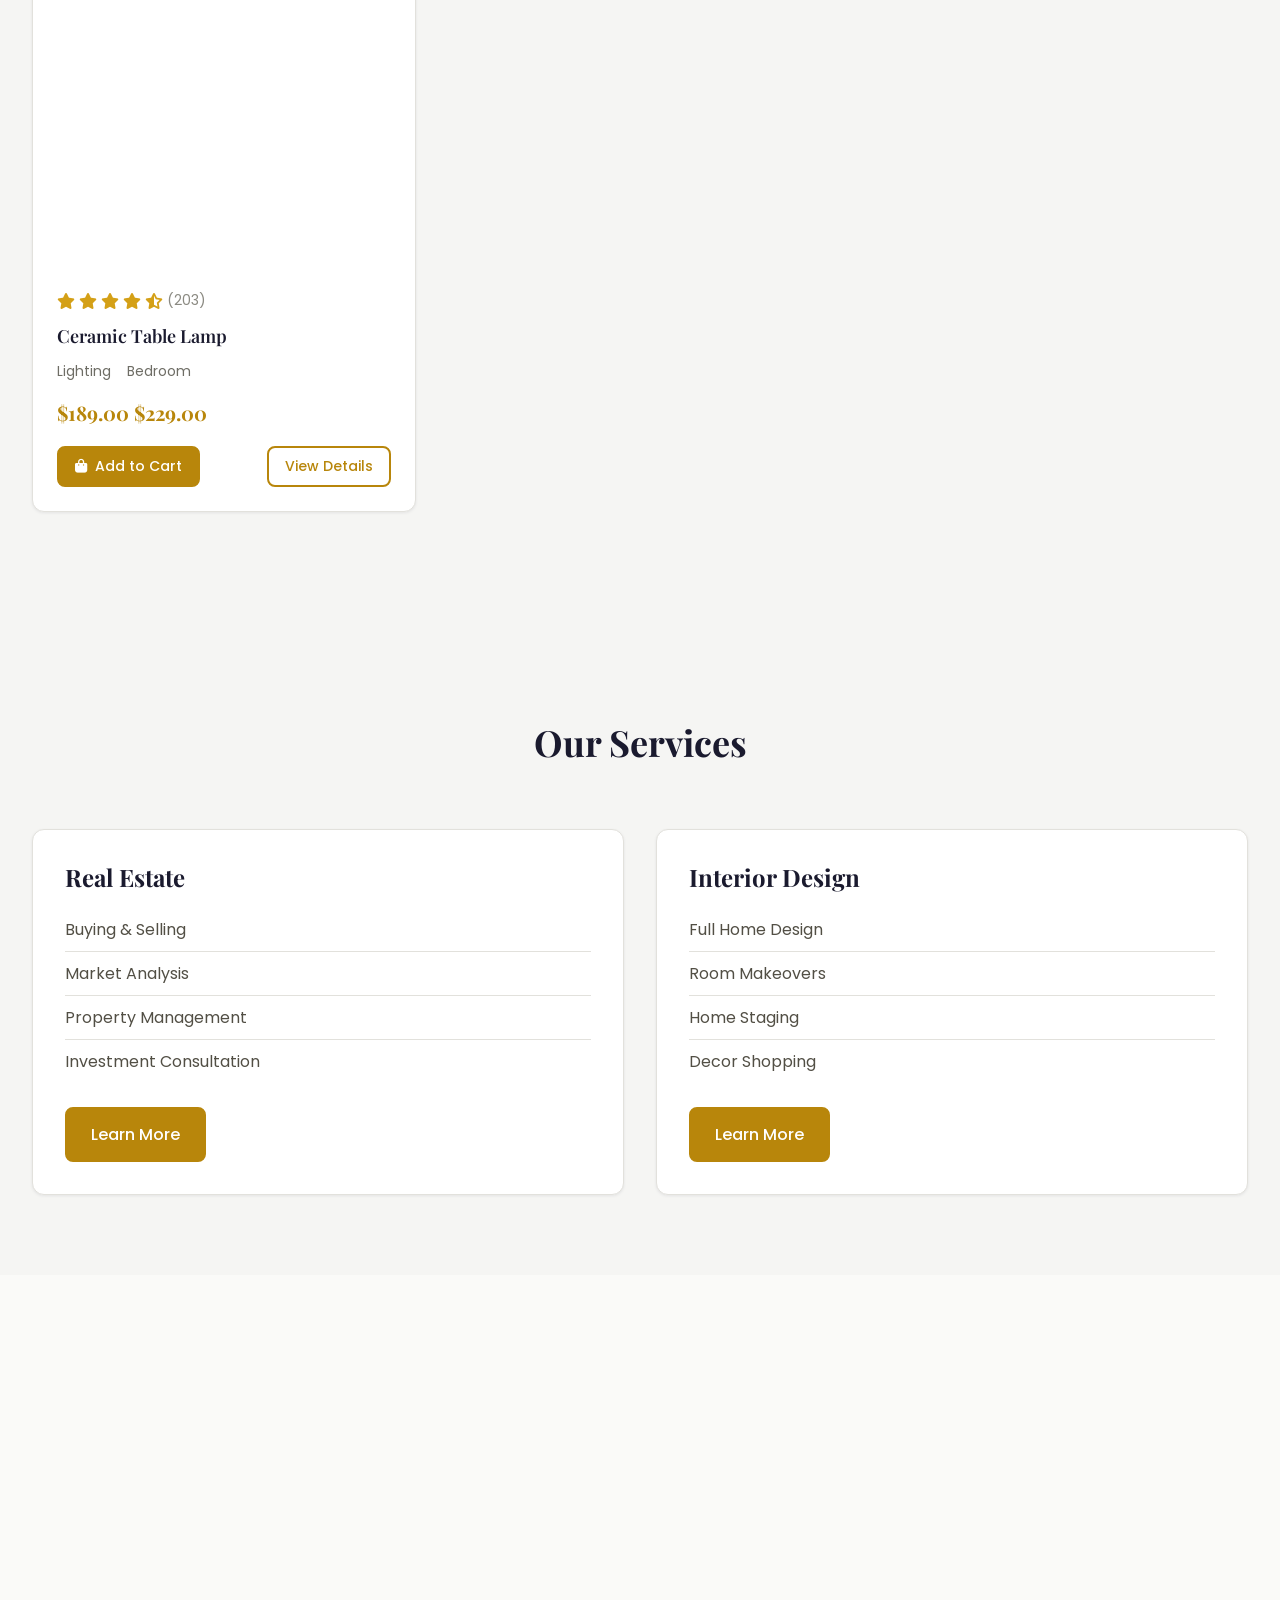
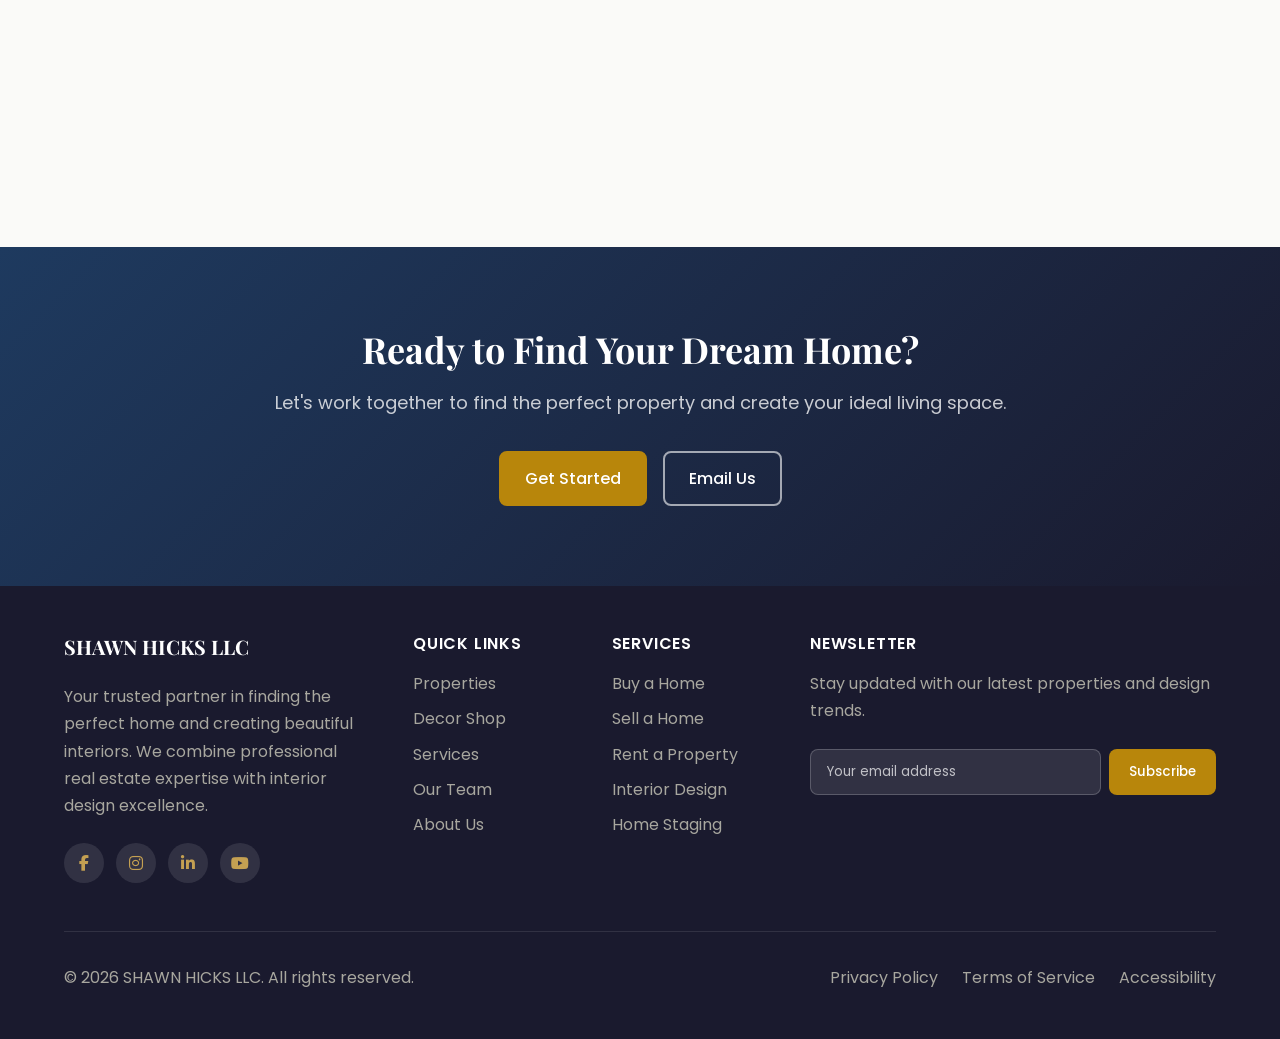
==== commit 20e787c3: "Add top bar structure, clickable contact links, and fix contact page styling Co-authored-by: kingdav" ====
--- a/index.html
+++ b/index.html
@@ -31,13 +31,17 @@
     <!-- Top Bar -->
     <div class="top-bar">
         <div class="container">
-            <span><i class="fas fa-phone"></i> (810) 288-5412</span>
-            <span><i class="fas fa-envelope"></i> info@shawnhicks.com</span>
-            <div class="social-icons">
-                <a href="#" aria-label="Facebook"><i class="fab fa-facebook-f"></i></a>
-                <a href="#" aria-label="Twitter"><i class="fab fa-twitter"></i></a>
-                <a href="#" aria-label="Instagram"><i class="fab fa-instagram"></i></a>
-                <a href="#" aria-label="LinkedIn"><i class="fab fa-linkedin-in"></i></a>
+            <div class="top-bar-left">
+                <span><i class="fas fa-phone"></i> <a href="tel:+18102885412">(810) 288-5412</a></span>
+                <span><i class="fas fa-envelope"></i> <a href="mailto:hello@shawnhicksrealtor.com">hello@shawnhicksrealtor.com</a></span>
+            </div>
+            <div class="top-bar-right">
+                <div class="social-icons">
+                    <a href="#" aria-label="Facebook"><i class="fab fa-facebook-f"></i></a>
+                    <a href="#" aria-label="Twitter"><i class="fab fa-twitter"></i></a>
+                    <a href="#" aria-label="Instagram"><i class="fab fa-instagram"></i></a>
+                    <a href="#" aria-label="LinkedIn"><i class="fab fa-linkedin-in"></i></a>
+                </div>
             </div>
         </div>
     </div>
--- a/styles/main.css
+++ b/styles/main.css
@@ -1261,9 +1261,10 @@
 /* Contact Grid */
 .contact-grid {
   display: grid;
-  grid-template-columns: 1fr 2fr;
+  grid-template-columns: 1fr 1.5fr;
   gap: var(--space-12);
   margin-top: var(--space-12);
+  align-items: start;
 }
 
 .contact-item {
@@ -1274,14 +1275,21 @@
 }
 
 .contact-item i {
-  color: var(--color-primary);
+  color: var(--color-accent);
   font-size: var(--text-xl);
   margin-top: var(--space-1);
+  width: 24px;
+  text-align: center;
 }
 
 .contact-item h4 {
   margin-bottom: var(--space-1);
-  color: var(--color-primary);
+  color: var(--color-white);
+}
+
+.contact-item p {
+  color: var(--color-neutral-300);
+  margin: 0;
 }
 
 /* About Content */
--- a/styles/components.css
+++ b/styles/components.css
@@ -24,6 +24,18 @@
     padding: 0 1rem;
 }
 
+.top-bar-left {
+    display: flex;
+    align-items: center;
+    gap: 1.5rem;
+}
+
+.top-bar-right {
+    display: flex;
+    align-items: center;
+    margin-left: auto;
+}
+
 .top-bar span {
     display: inline-flex;
     align-items: center;
@@ -35,11 +47,20 @@
     color: #B8860B !important;
 }
 
+.top-bar span a {
+    color: #ffffff !important;
+    text-decoration: none;
+    transition: color 0.2s;
+}
+
+.top-bar span a:hover {
+    color: #B8860B !important;
+}
+
 .top-bar .social-icons {
     display: flex;
     align-items: center;
     gap: 1rem;
-    margin-left: auto;
 }
 
 .top-bar .social-icons a {
@@ -185,13 +206,16 @@
 }
 
 .contact-info {
-  padding-right: var(--space-8);
+  background: var(--color-primary);
+  color: var(--color-white);
+  padding: var(--space-8);
+  border-radius: var(--radius-lg);
 }
 
 .contact-info h2 {
   font-size: var(--text-2xl);
   margin-bottom: var(--space-6);
-  color: var(--color-primary);
+  color: var(--color-white);
 }
 
 /* Contact form inputs - targets plain HTML elements */
--- a/styles/responsive.css
+++ b/styles/responsive.css
@@ -11,6 +11,11 @@
     gap: 0.5rem;
   }
   
+  .top-bar-left {
+    flex-direction: column;
+    gap: 0.25rem;
+  }
+
   .top-bar .social-icons {
     margin-left: 0;
   }
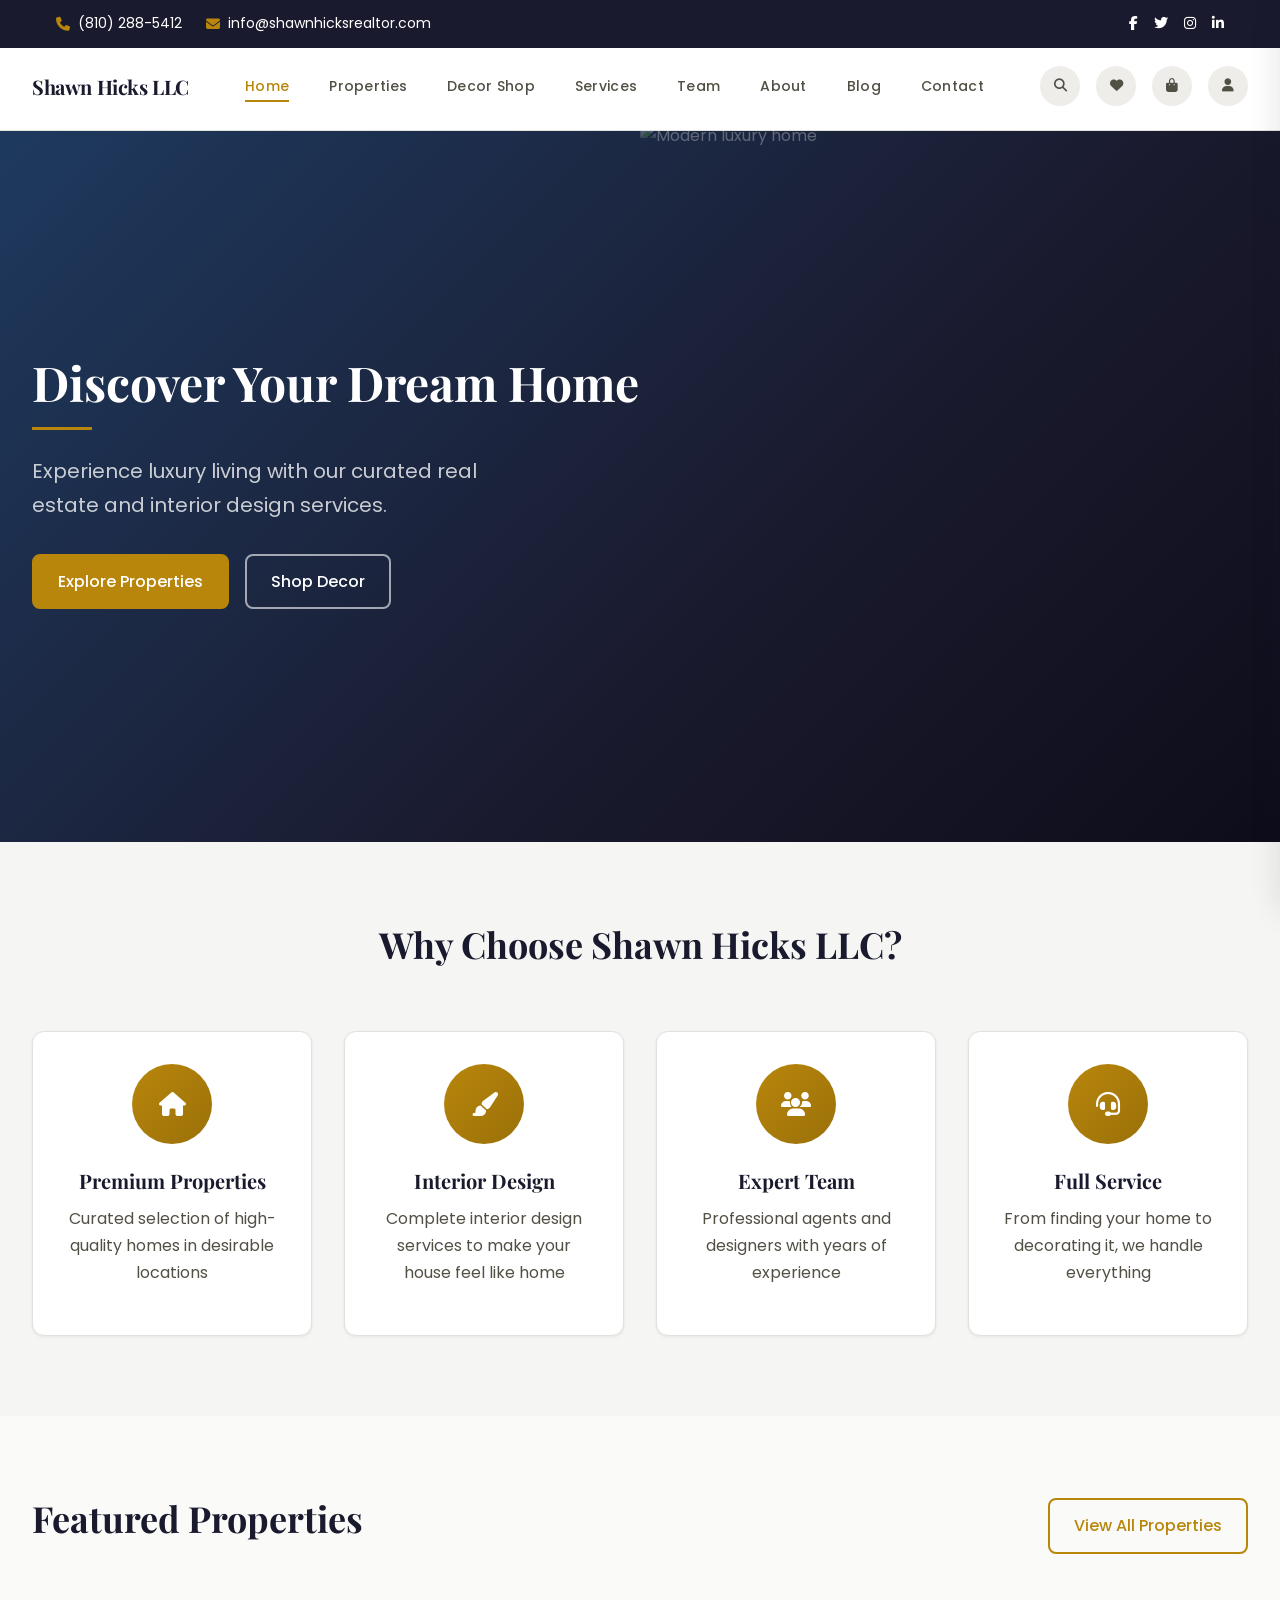
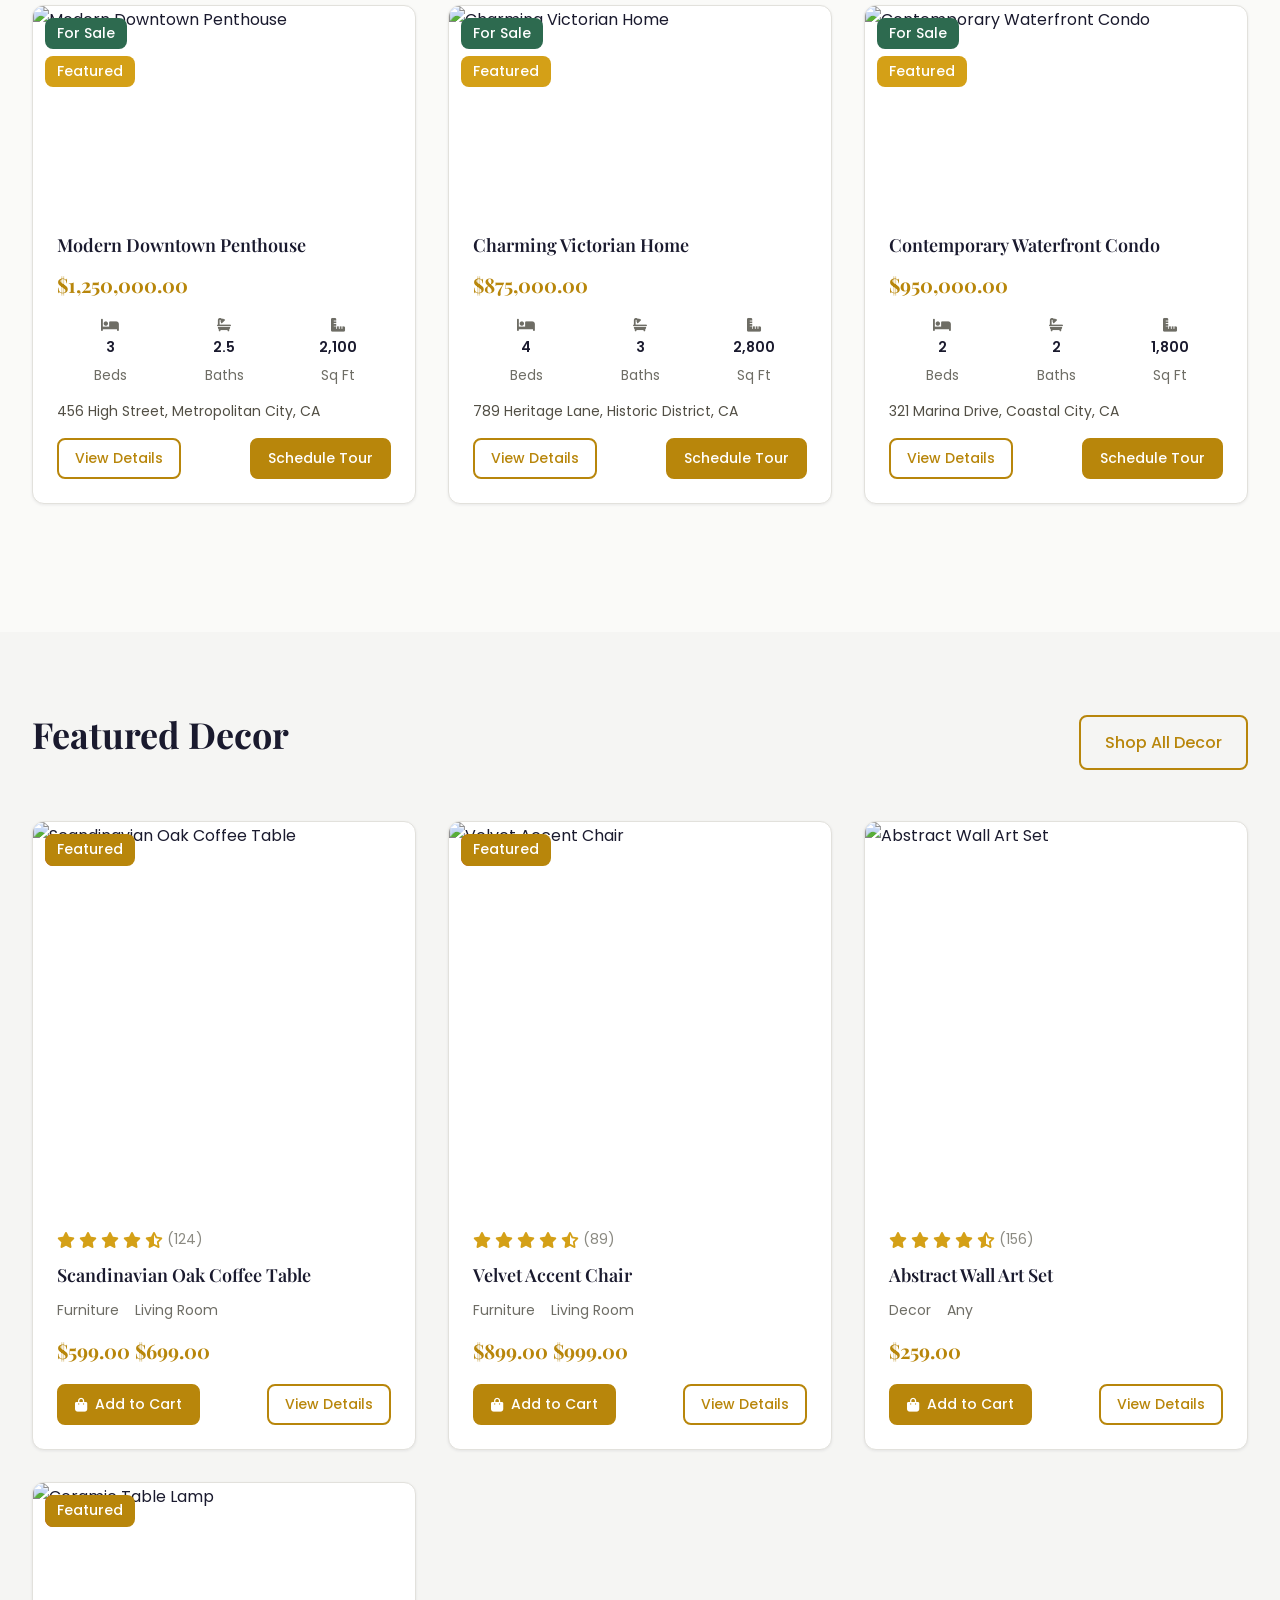
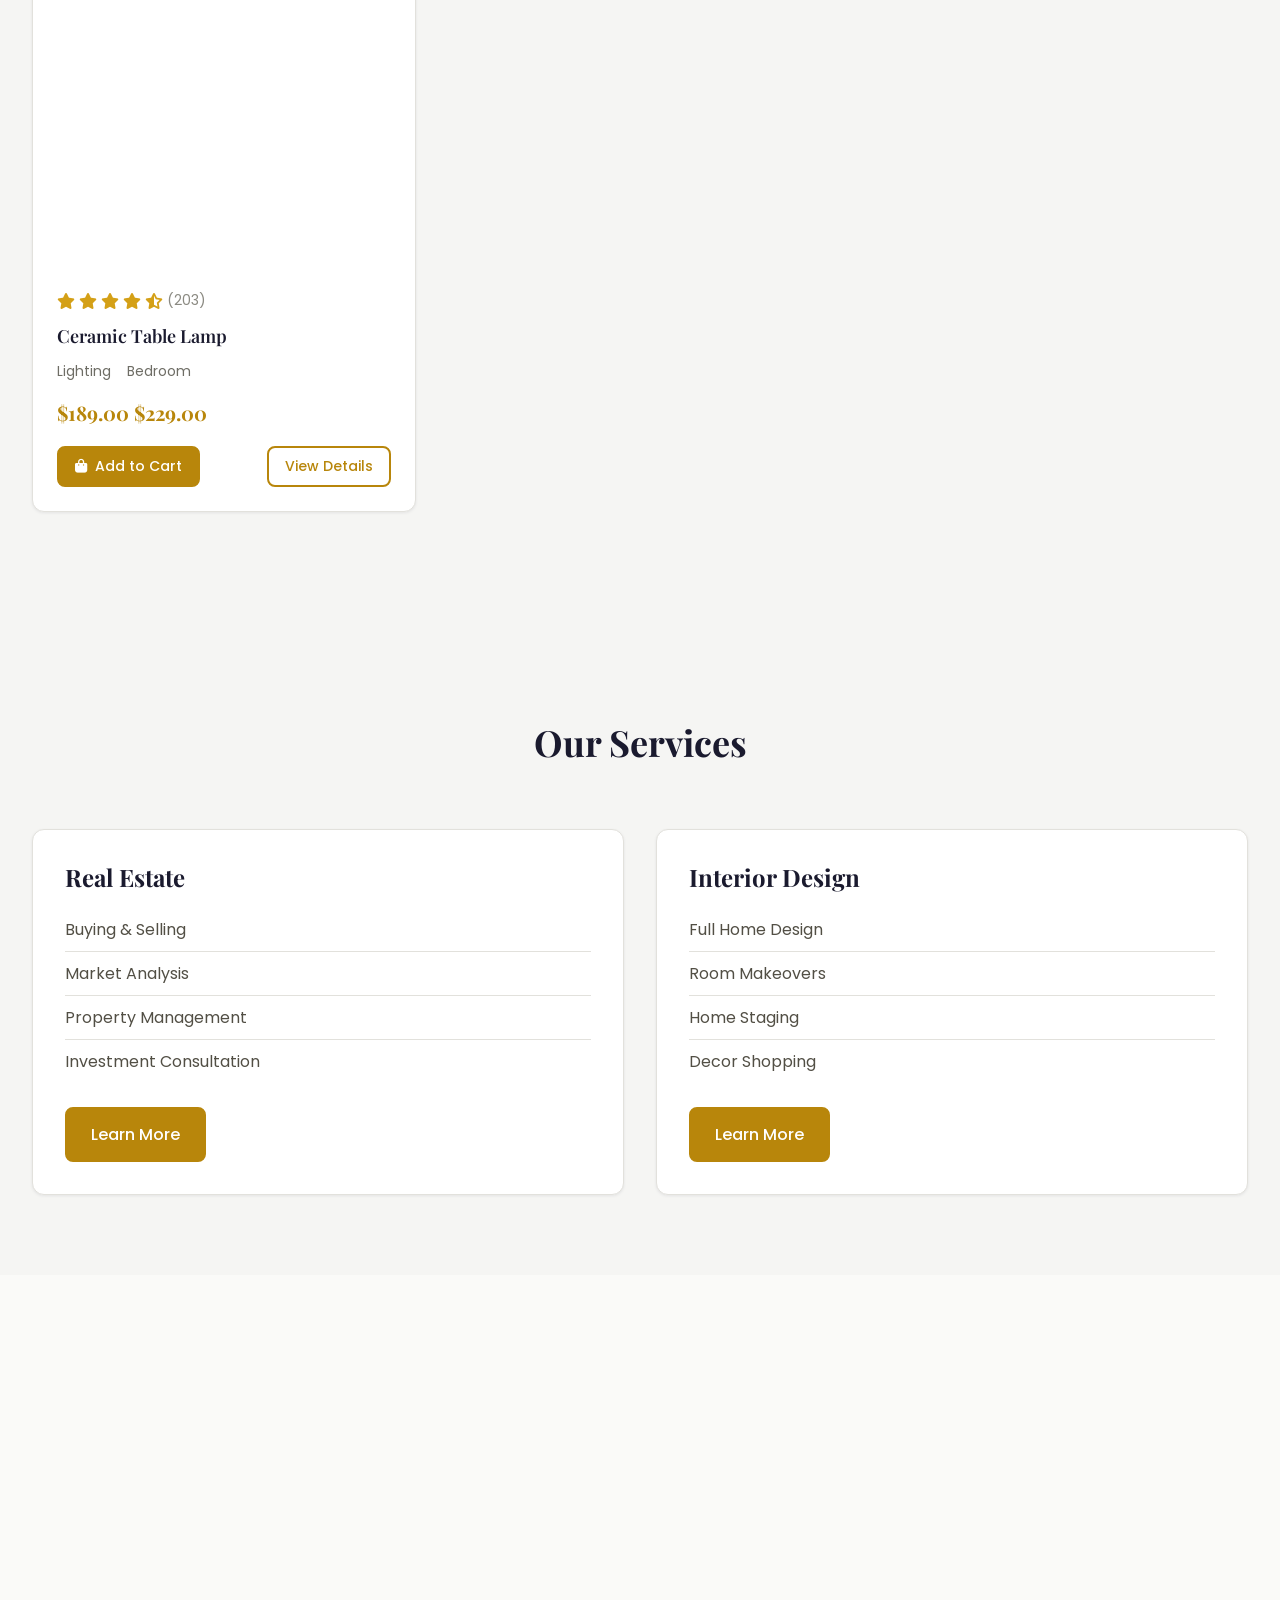
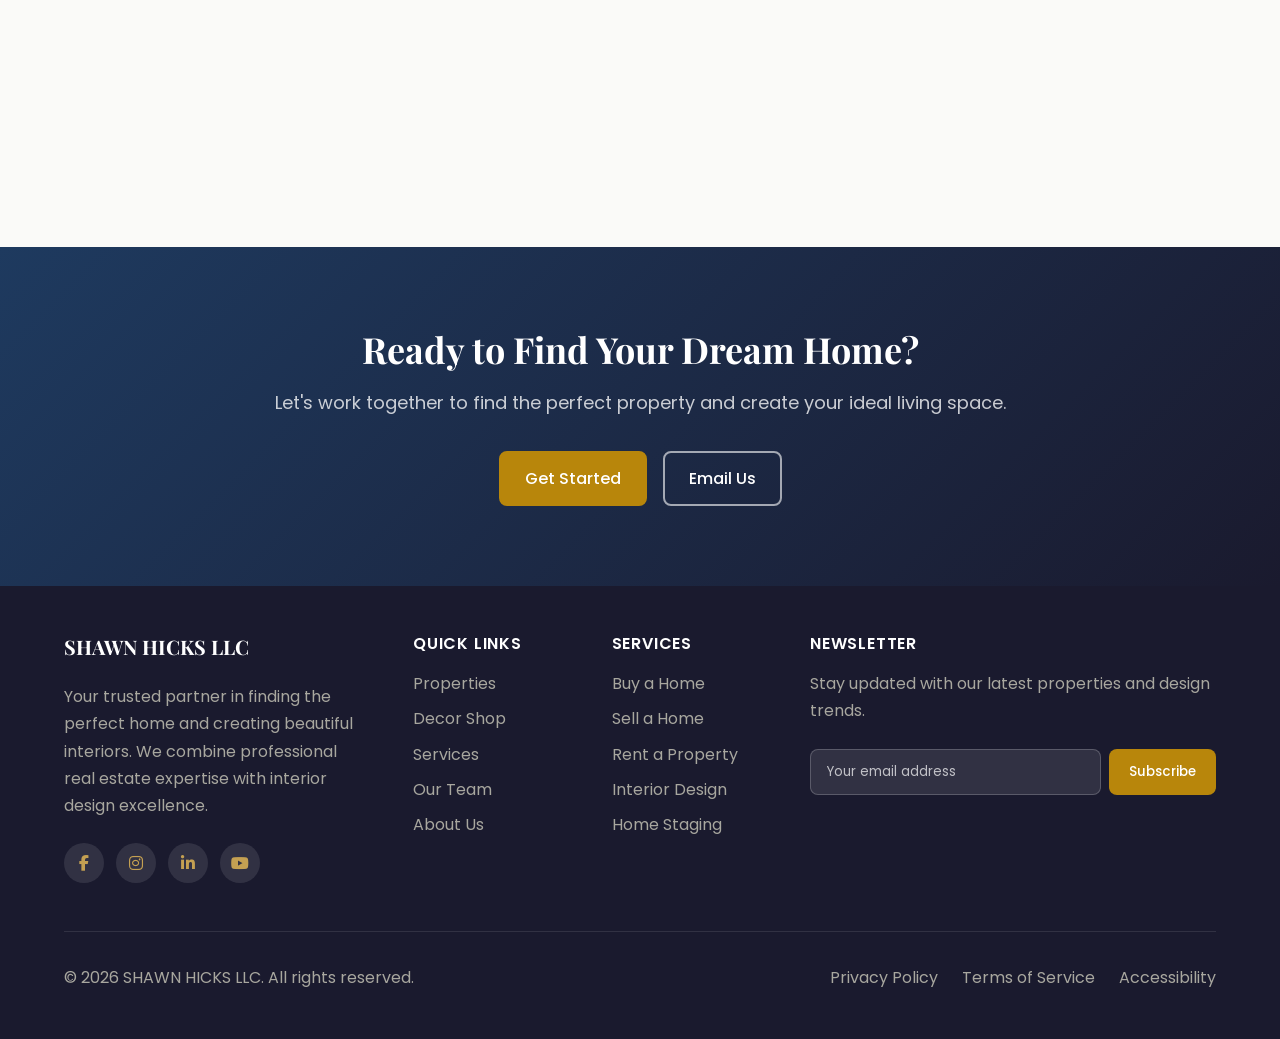
==== commit 6a83e294: "ver7 -- done well" ====
--- a/index.html
+++ b/index.html
@@ -33,7 +33,7 @@
         <div class="container">
             <div class="top-bar-left">
                 <span><i class="fas fa-phone"></i> <a href="tel:+18102885412">(810) 288-5412</a></span>
-                <span><i class="fas fa-envelope"></i> <a href="mailto:hello@shawnhicksrealtor.com">hello@shawnhicksrealtor.com</a></span>
+                <span><i class="fas fa-envelope"></i> <a href="mailto:info@shawnhicksrealtor.com">info@shawnhicksrealtor.com</a></span>
             </div>
             <div class="top-bar-right">
                 <div class="social-icons">
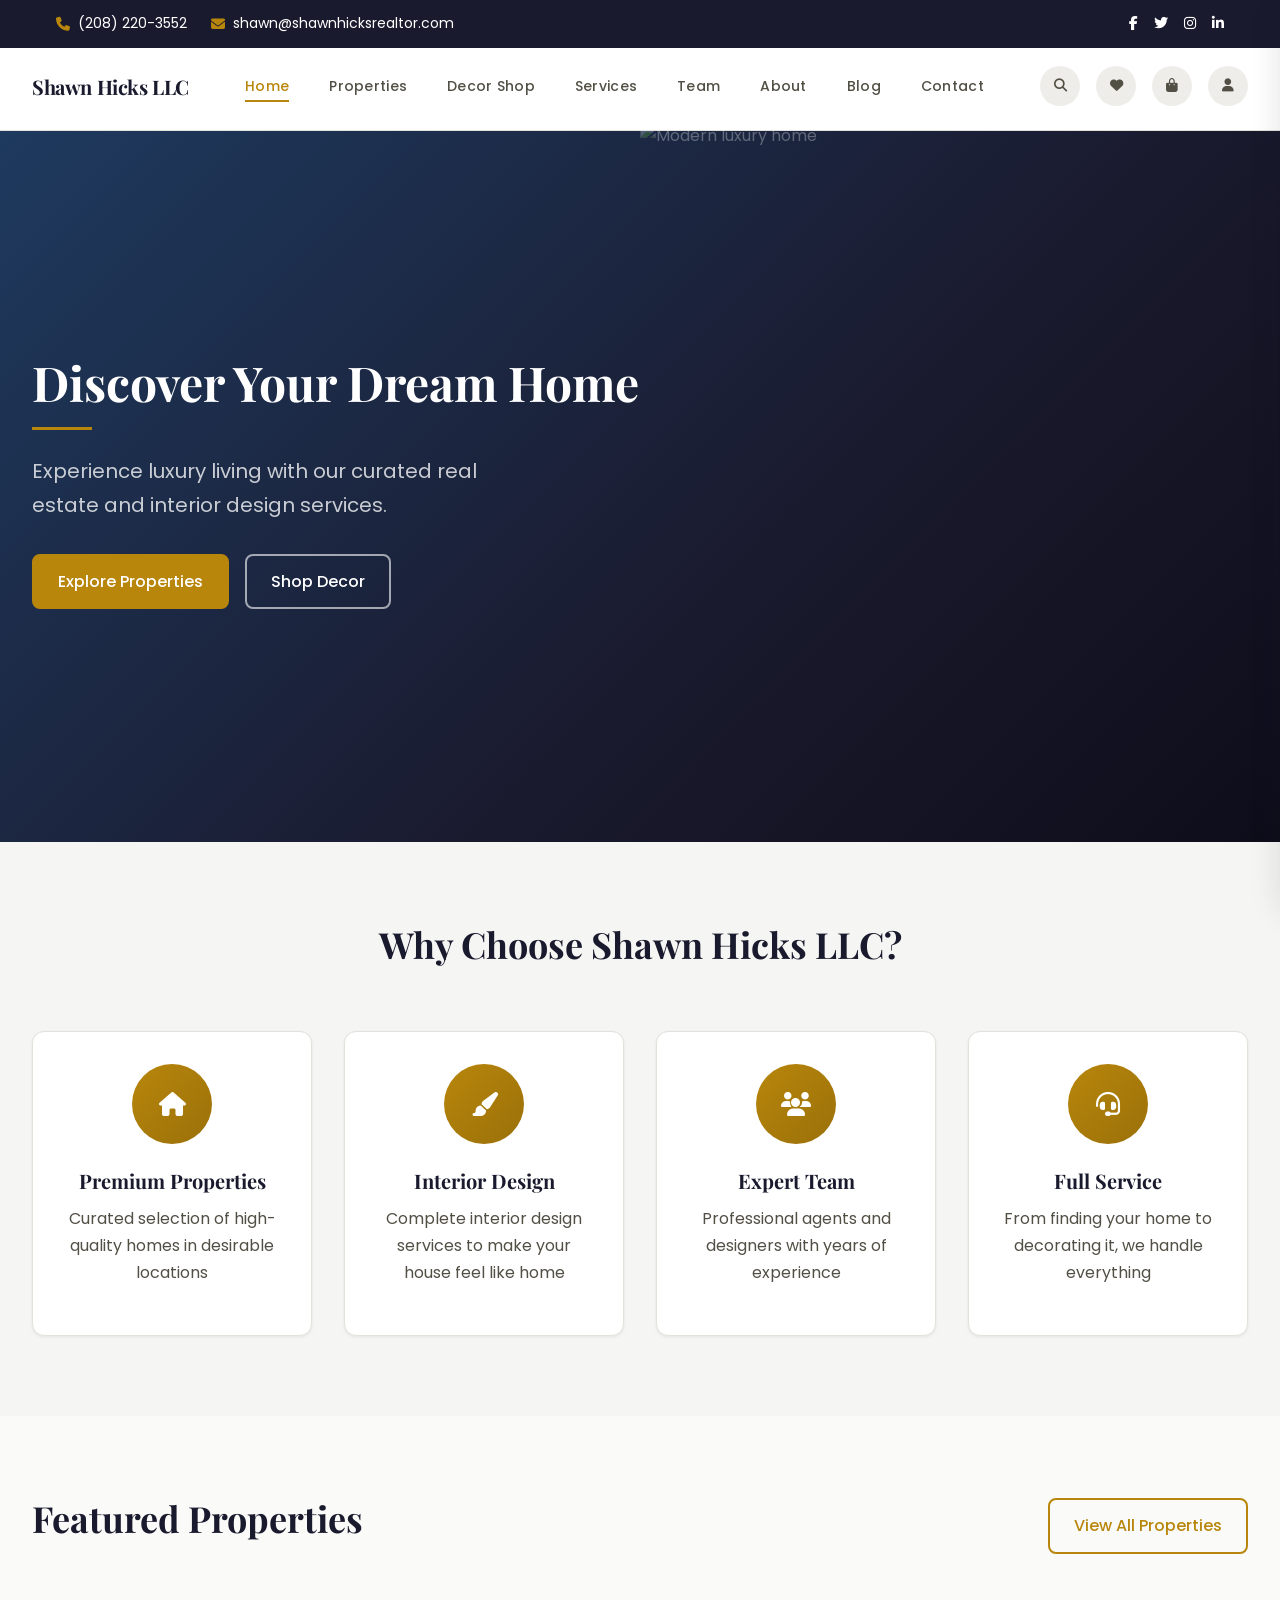
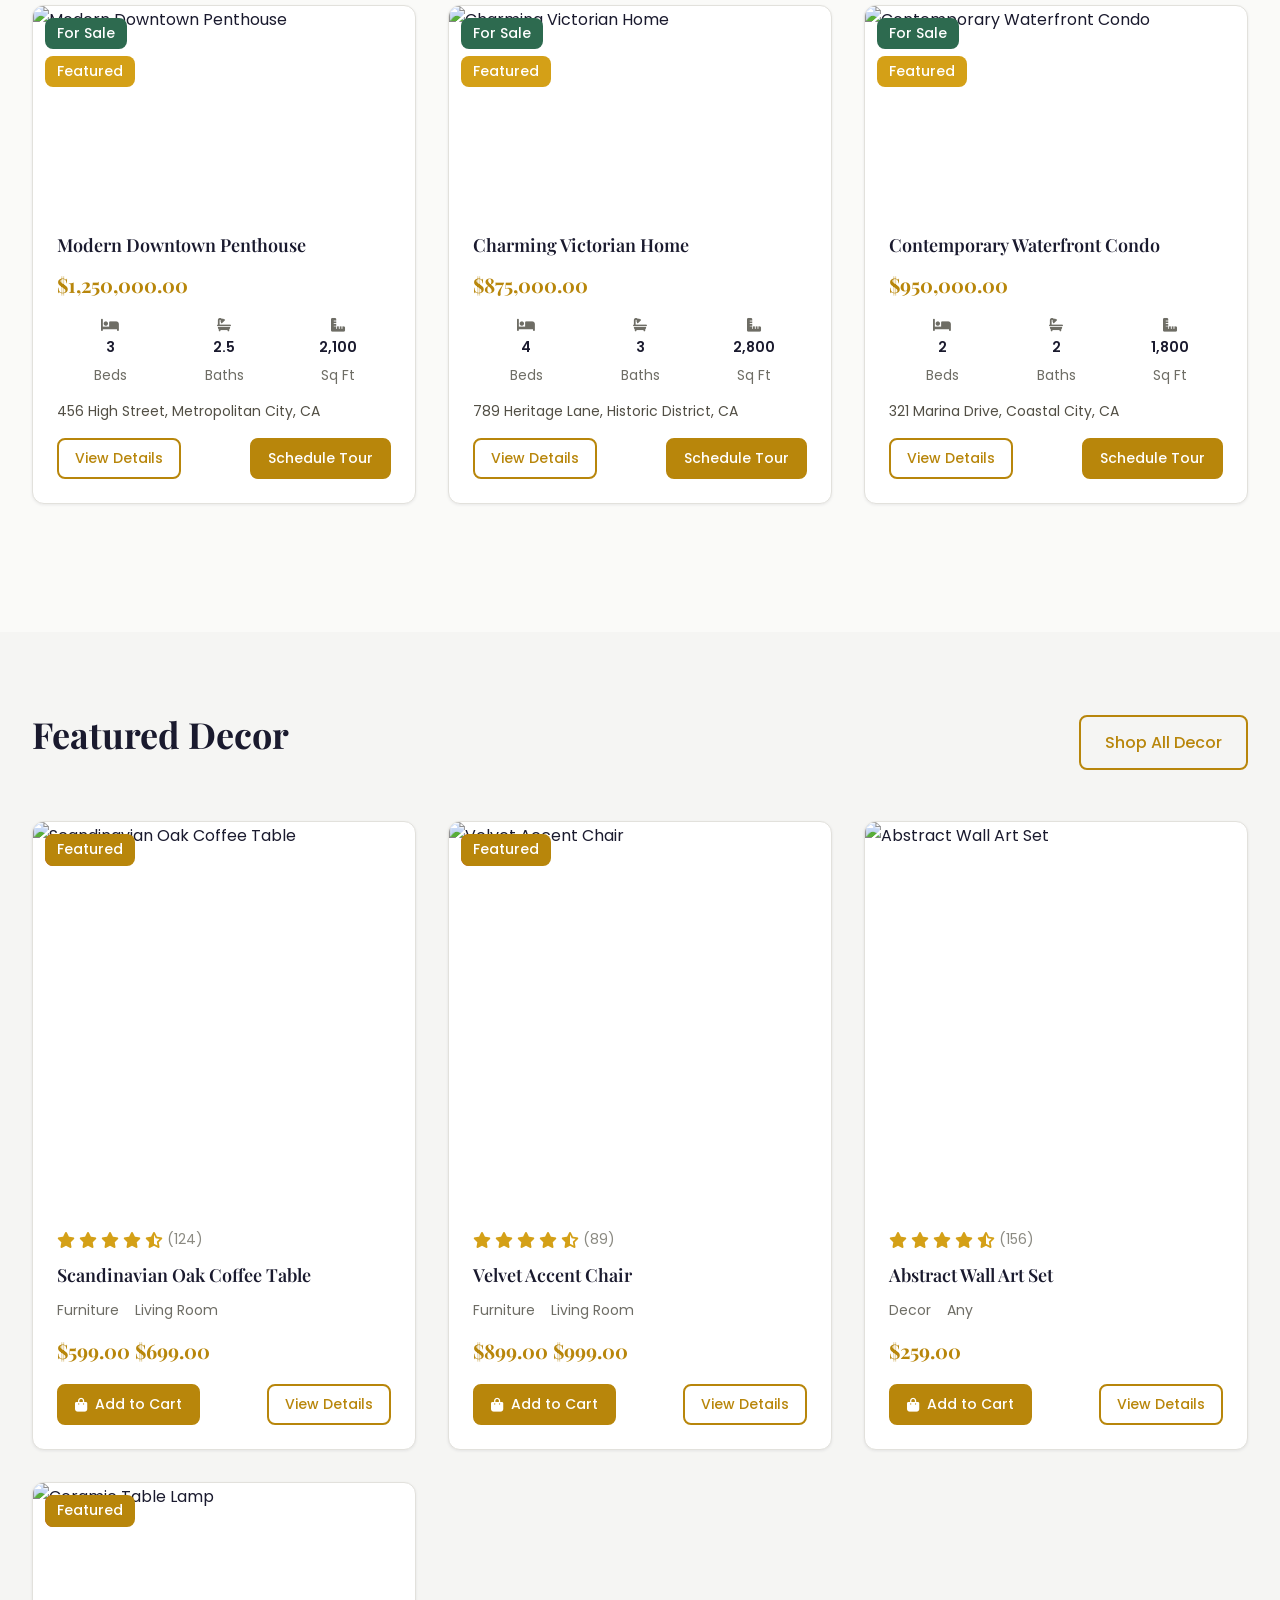
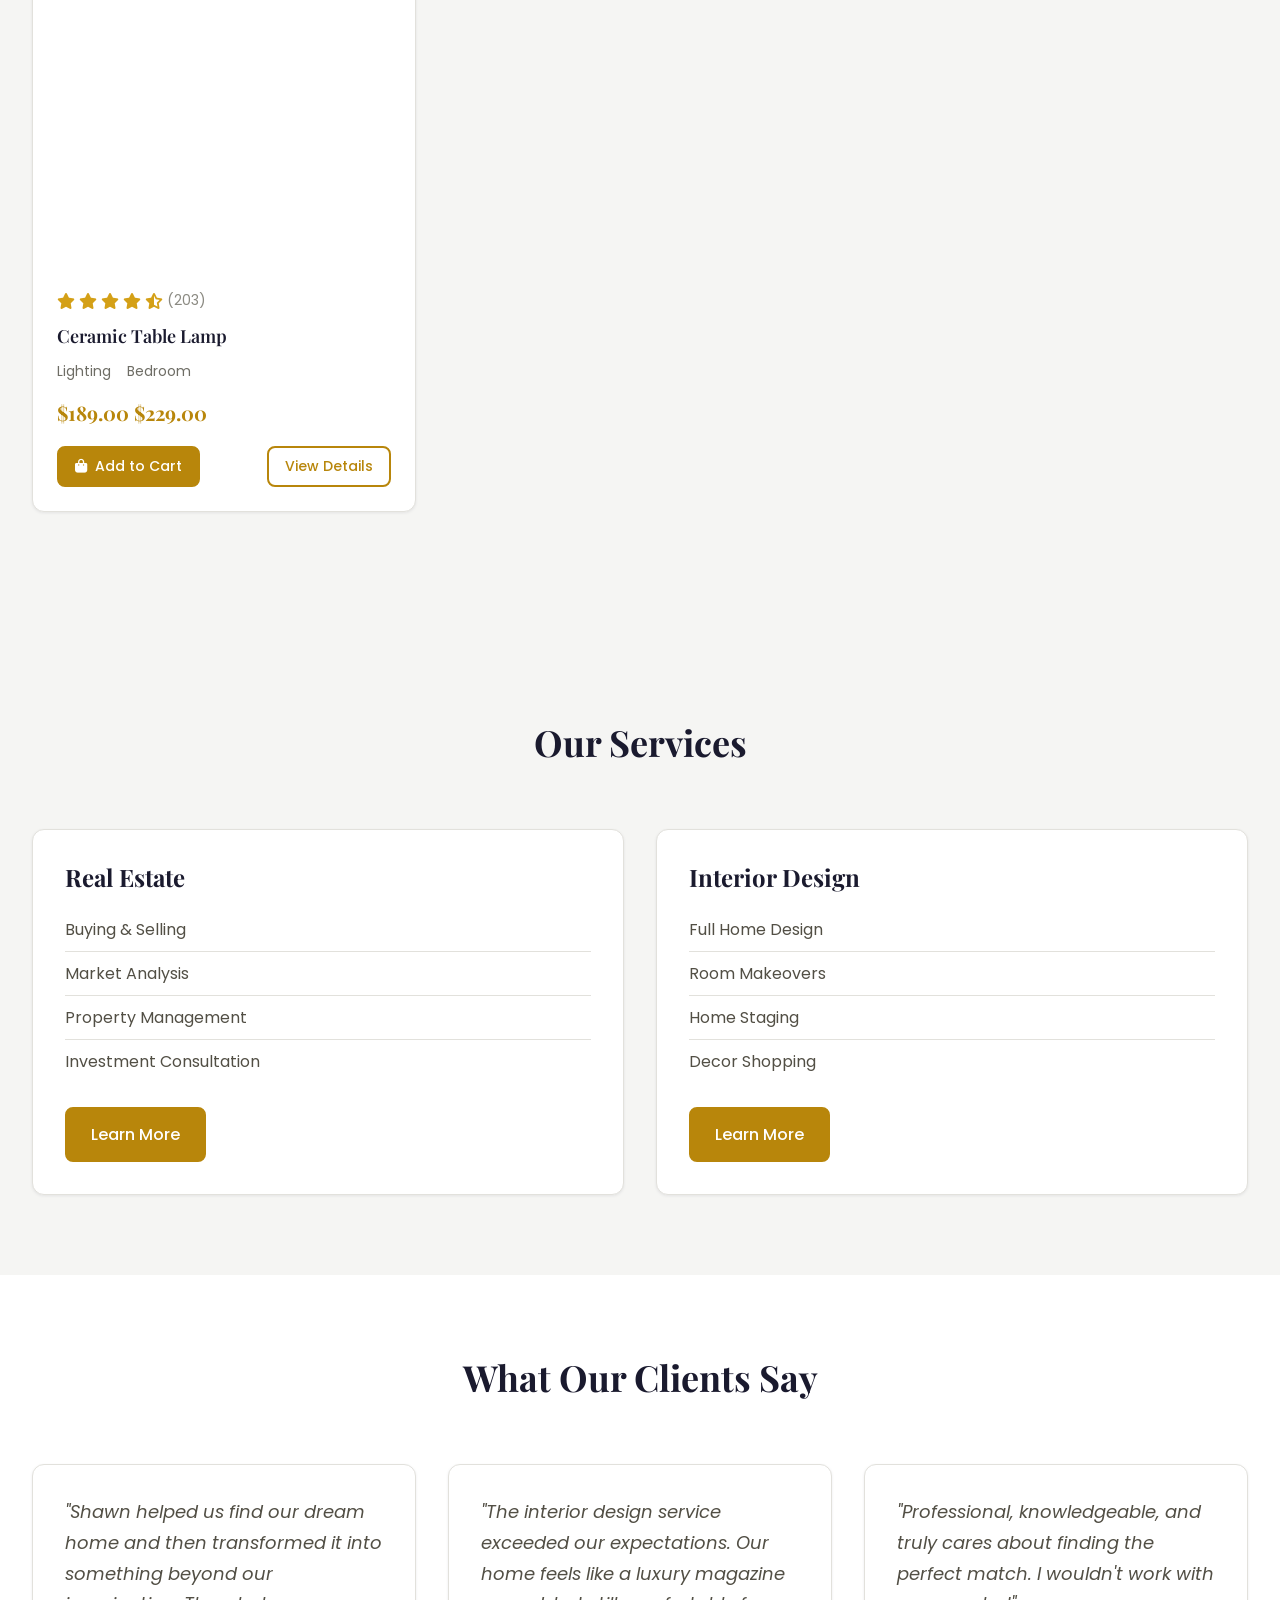
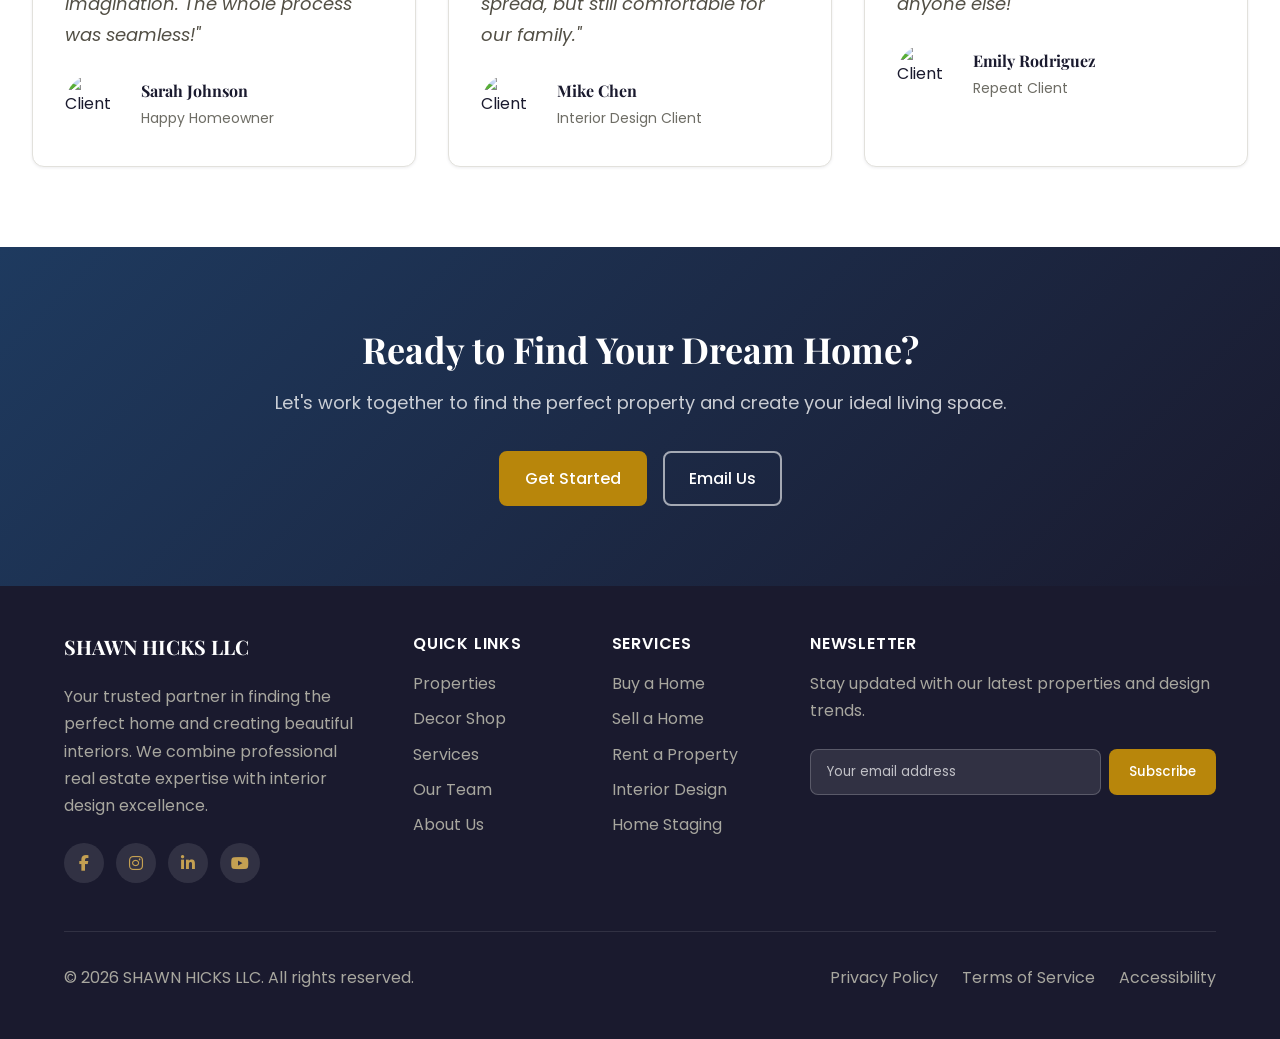
==== commit 32870db2: "Update contact information across multiple pages" ====
--- a/index.html
+++ b/index.html
@@ -32,8 +32,8 @@
     <div class="top-bar">
         <div class="container">
             <div class="top-bar-left">
-                <span><i class="fas fa-phone"></i> <a href="tel:+18102885412">(810) 288-5412</a></span>
-                <span><i class="fas fa-envelope"></i> <a href="mailto:info@shawnhicksrealtor.com">info@shawnhicksrealtor.com</a></span>
+                <span><i class="fas fa-phone"></i> <a href="tel:+12082203552">(208) 220-3552</a></span>
+                <span><i class="fas fa-envelope"></i> <a href="mailto:shawn@shawnhicksrealtor.com">shawn@shawnhicksrealtor.com</a></span>
             </div>
             <div class="top-bar-right">
                 <div class="social-icons">
@@ -275,7 +275,7 @@
                     <p>Let's work together to find the perfect property and create your ideal living space.</p>
                     <div class="cta-actions">
                         <a href="contact.html" class="btn btn-primary">Get Started</a>
-                        <a href="mailto:info@shawnhicksrealtor.com" class="btn btn-outline">Email Us</a>
+                        <a href="mailto:shawn@shawnhicksrealtor.com" class="btn btn-outline">Email Us</a>
                     </div>
                 </div>
             </div>
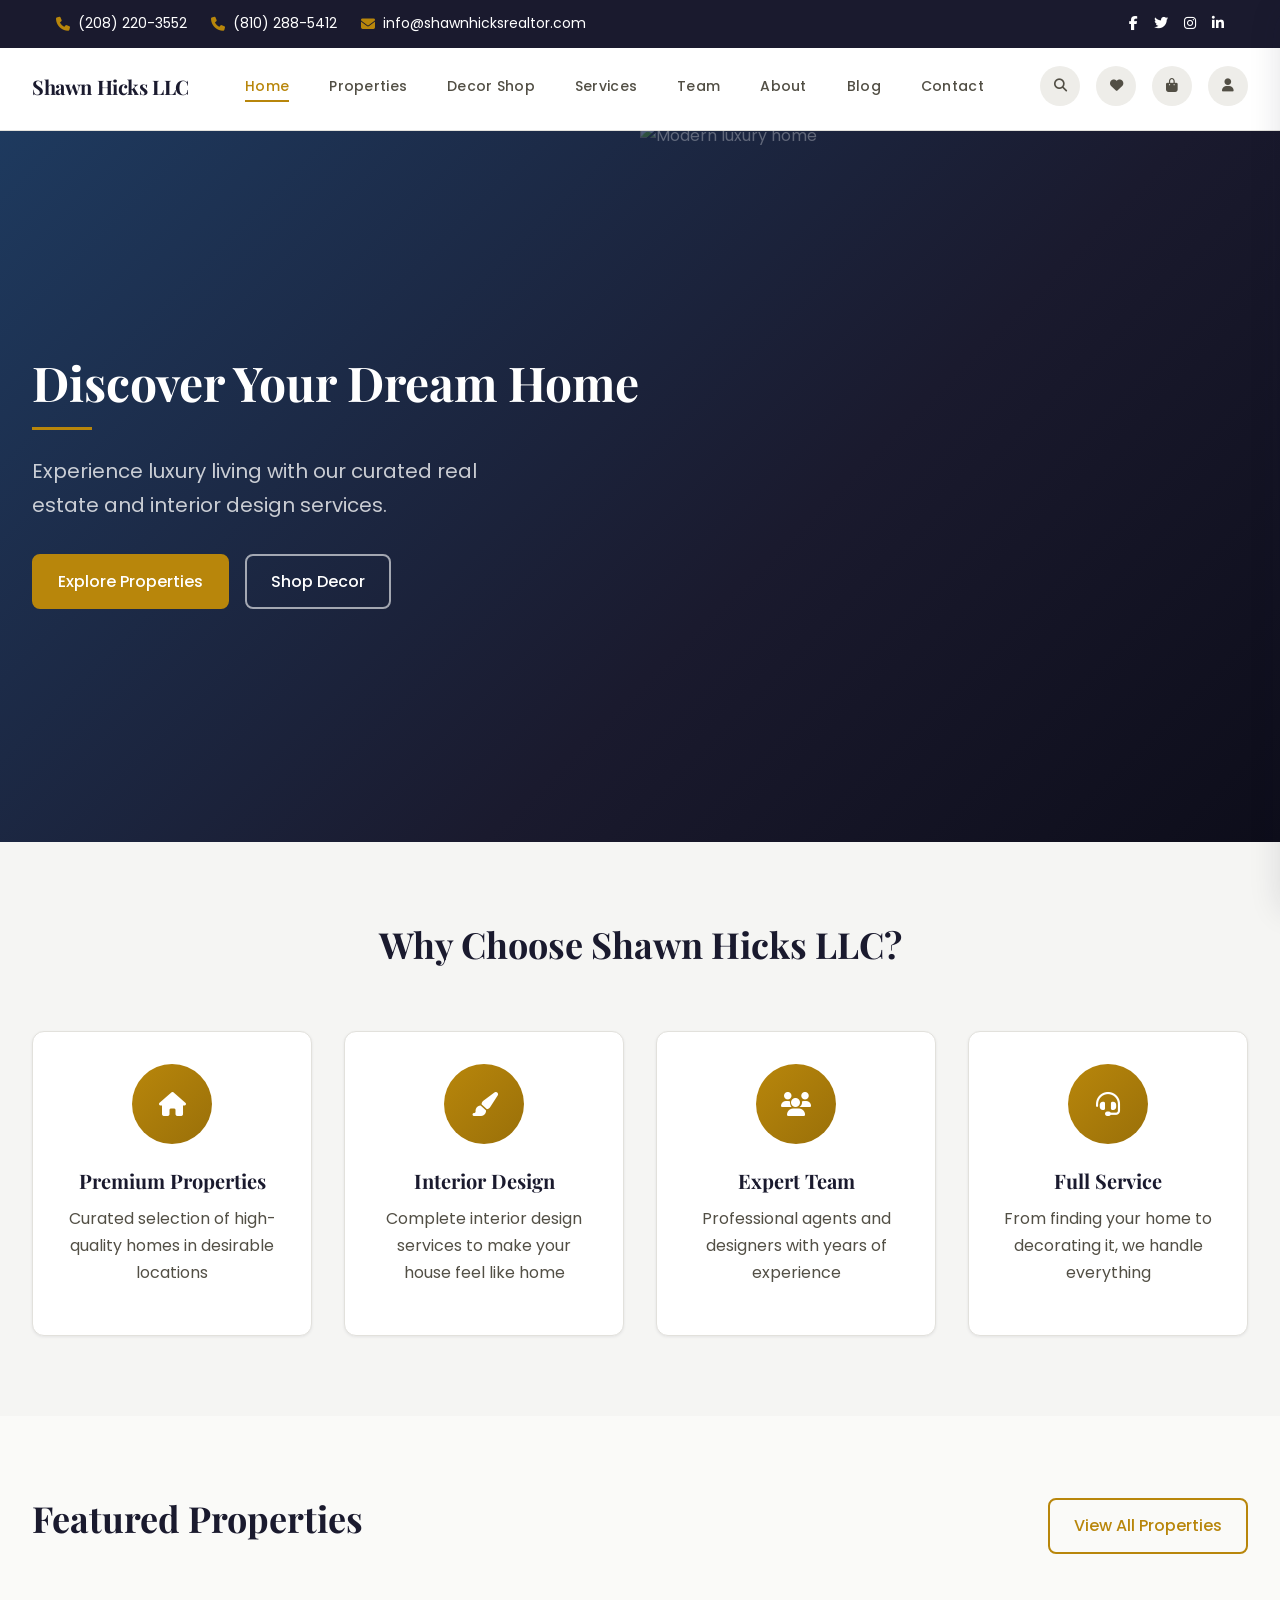
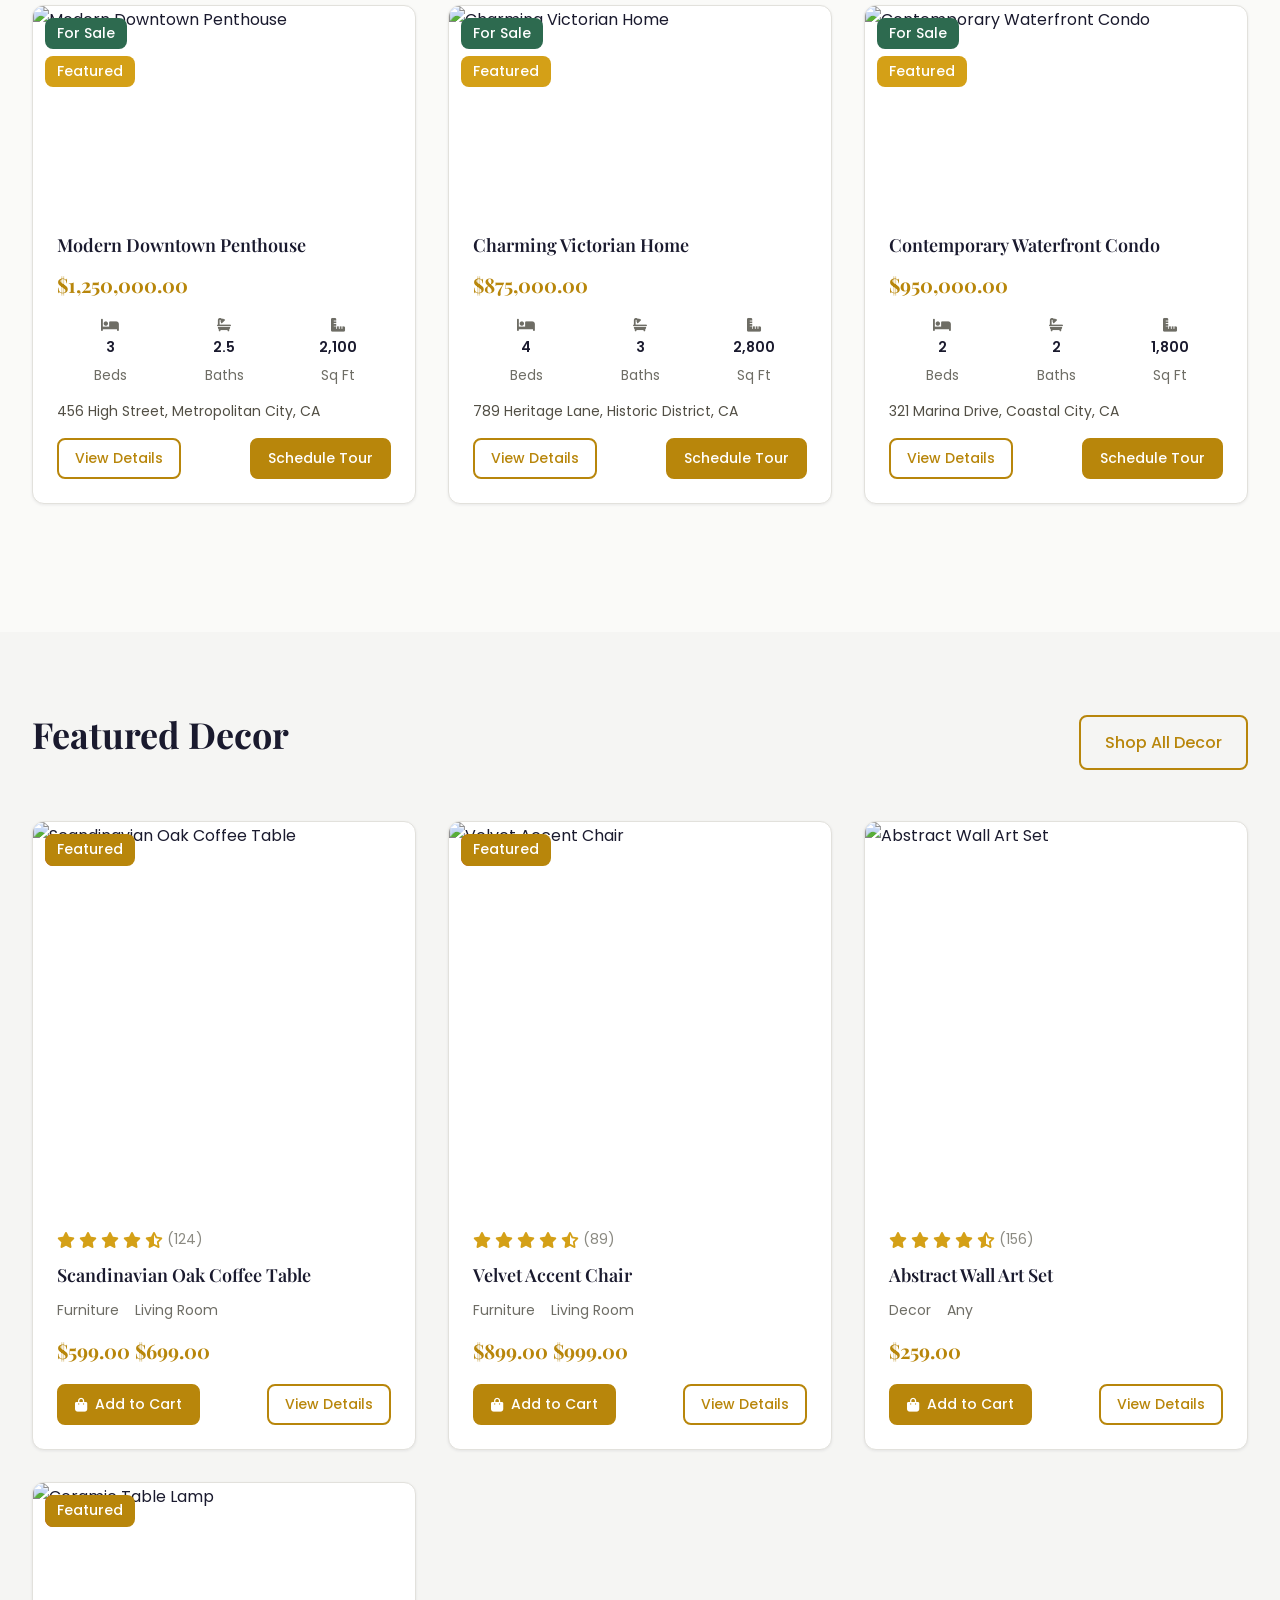
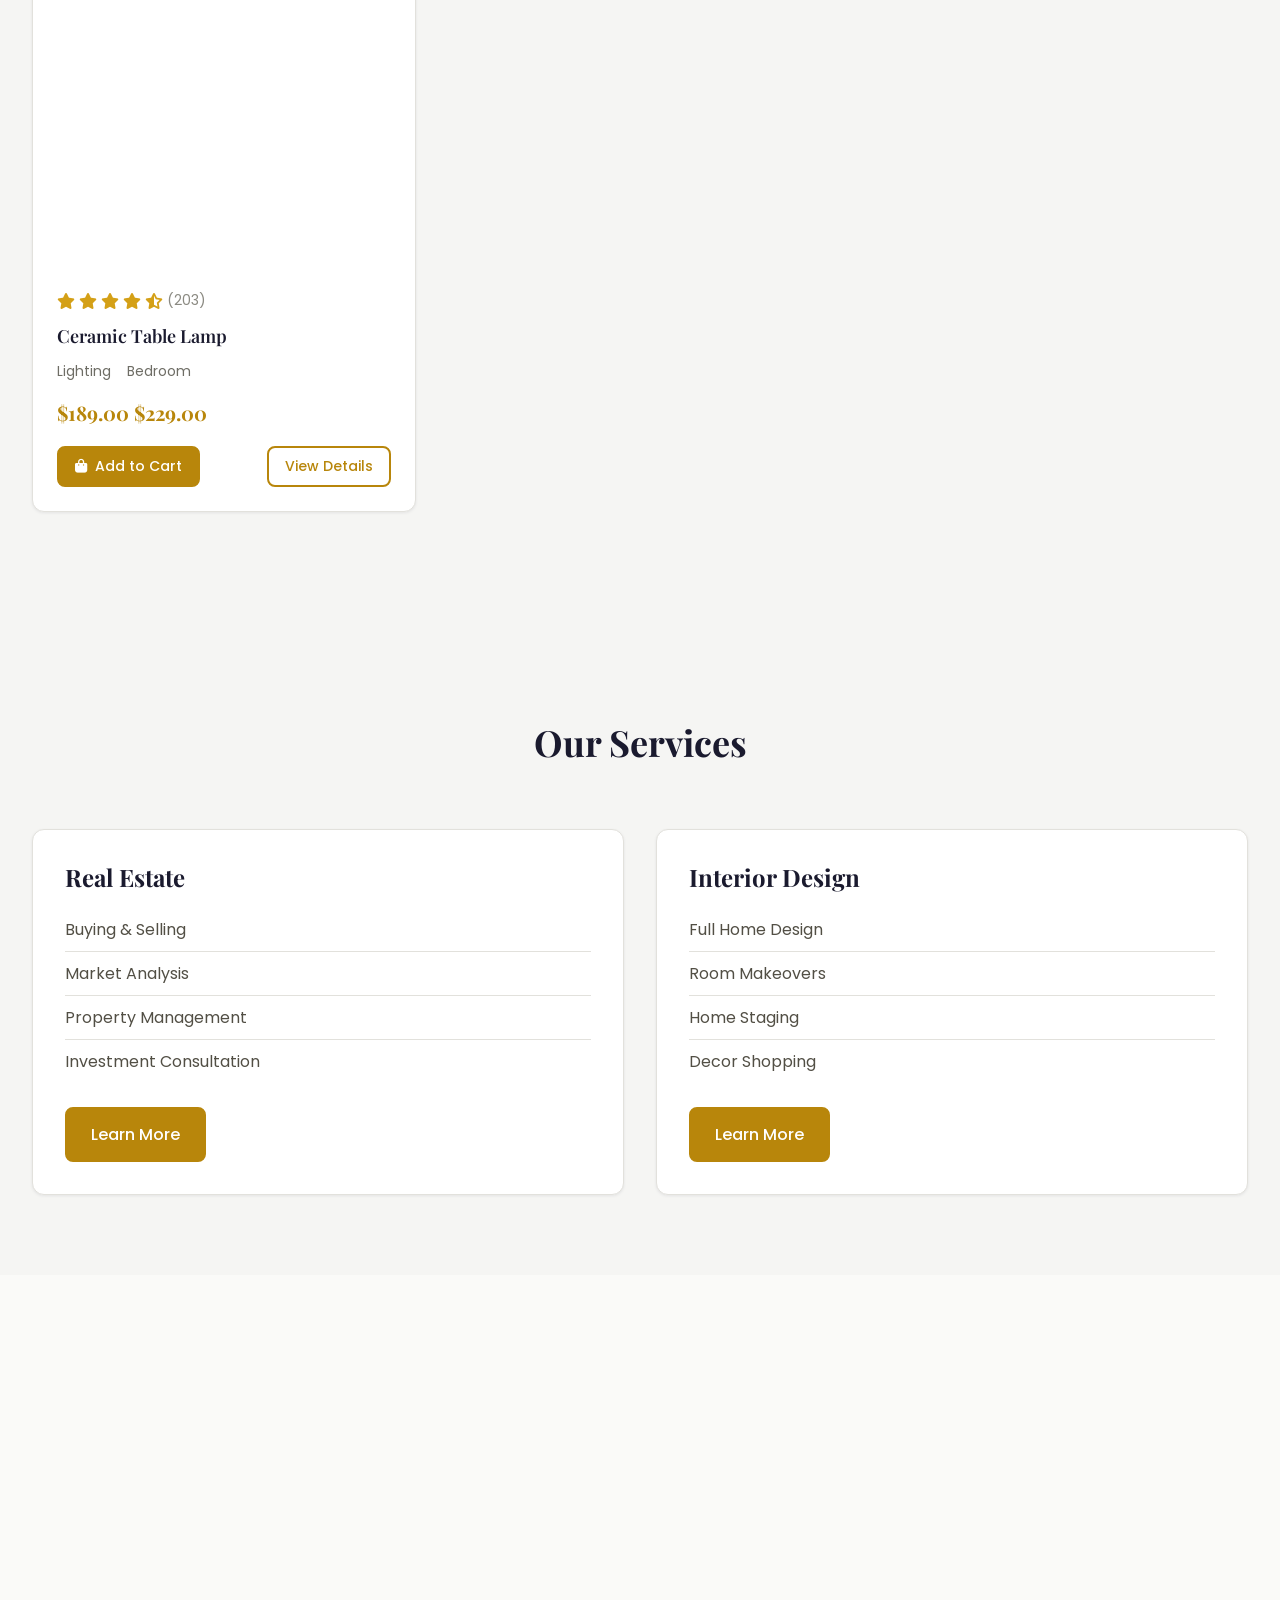
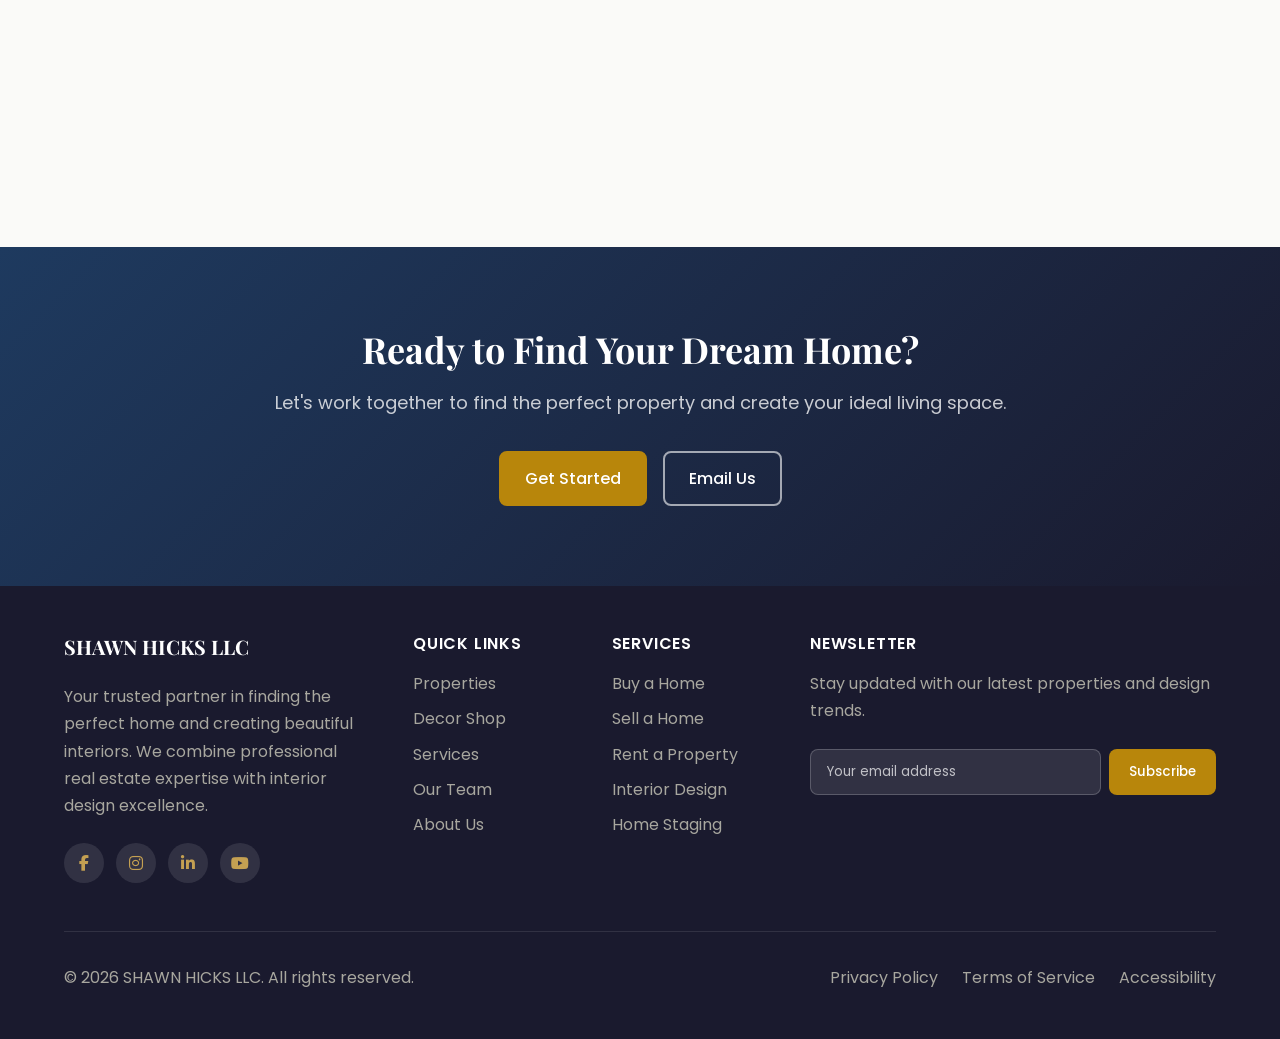
==== commit 46456d19: "final ver" ====
--- a/index.html
+++ b/index.html
@@ -33,7 +33,8 @@
         <div class="container">
             <div class="top-bar-left">
                 <span><i class="fas fa-phone"></i> <a href="tel:+12082203552">(208) 220-3552</a></span>
-                <span><i class="fas fa-envelope"></i> <a href="mailto:shawn@shawnhicksrealtor.com">shawn@shawnhicksrealtor.com</a></span>
+                <span><i class="fas fa-phone"></i> <a href="tel:+18102885412">(810) 288-5412</a></span>
+                <span><i class="fas fa-envelope"></i> <a href="mailto:info@shawnhicksrealtor.com">info@shawnhicksrealtor.com</a></span>
             </div>
             <div class="top-bar-right">
                 <div class="social-icons">
@@ -275,7 +276,7 @@
                     <p>Let's work together to find the perfect property and create your ideal living space.</p>
                     <div class="cta-actions">
                         <a href="contact.html" class="btn btn-primary">Get Started</a>
-                        <a href="mailto:shawn@shawnhicksrealtor.com" class="btn btn-outline">Email Us</a>
+                        <a href="mailto:info@shawnhicksrealtor.com" class="btn btn-outline">Email Us</a>
                     </div>
                 </div>
             </div>
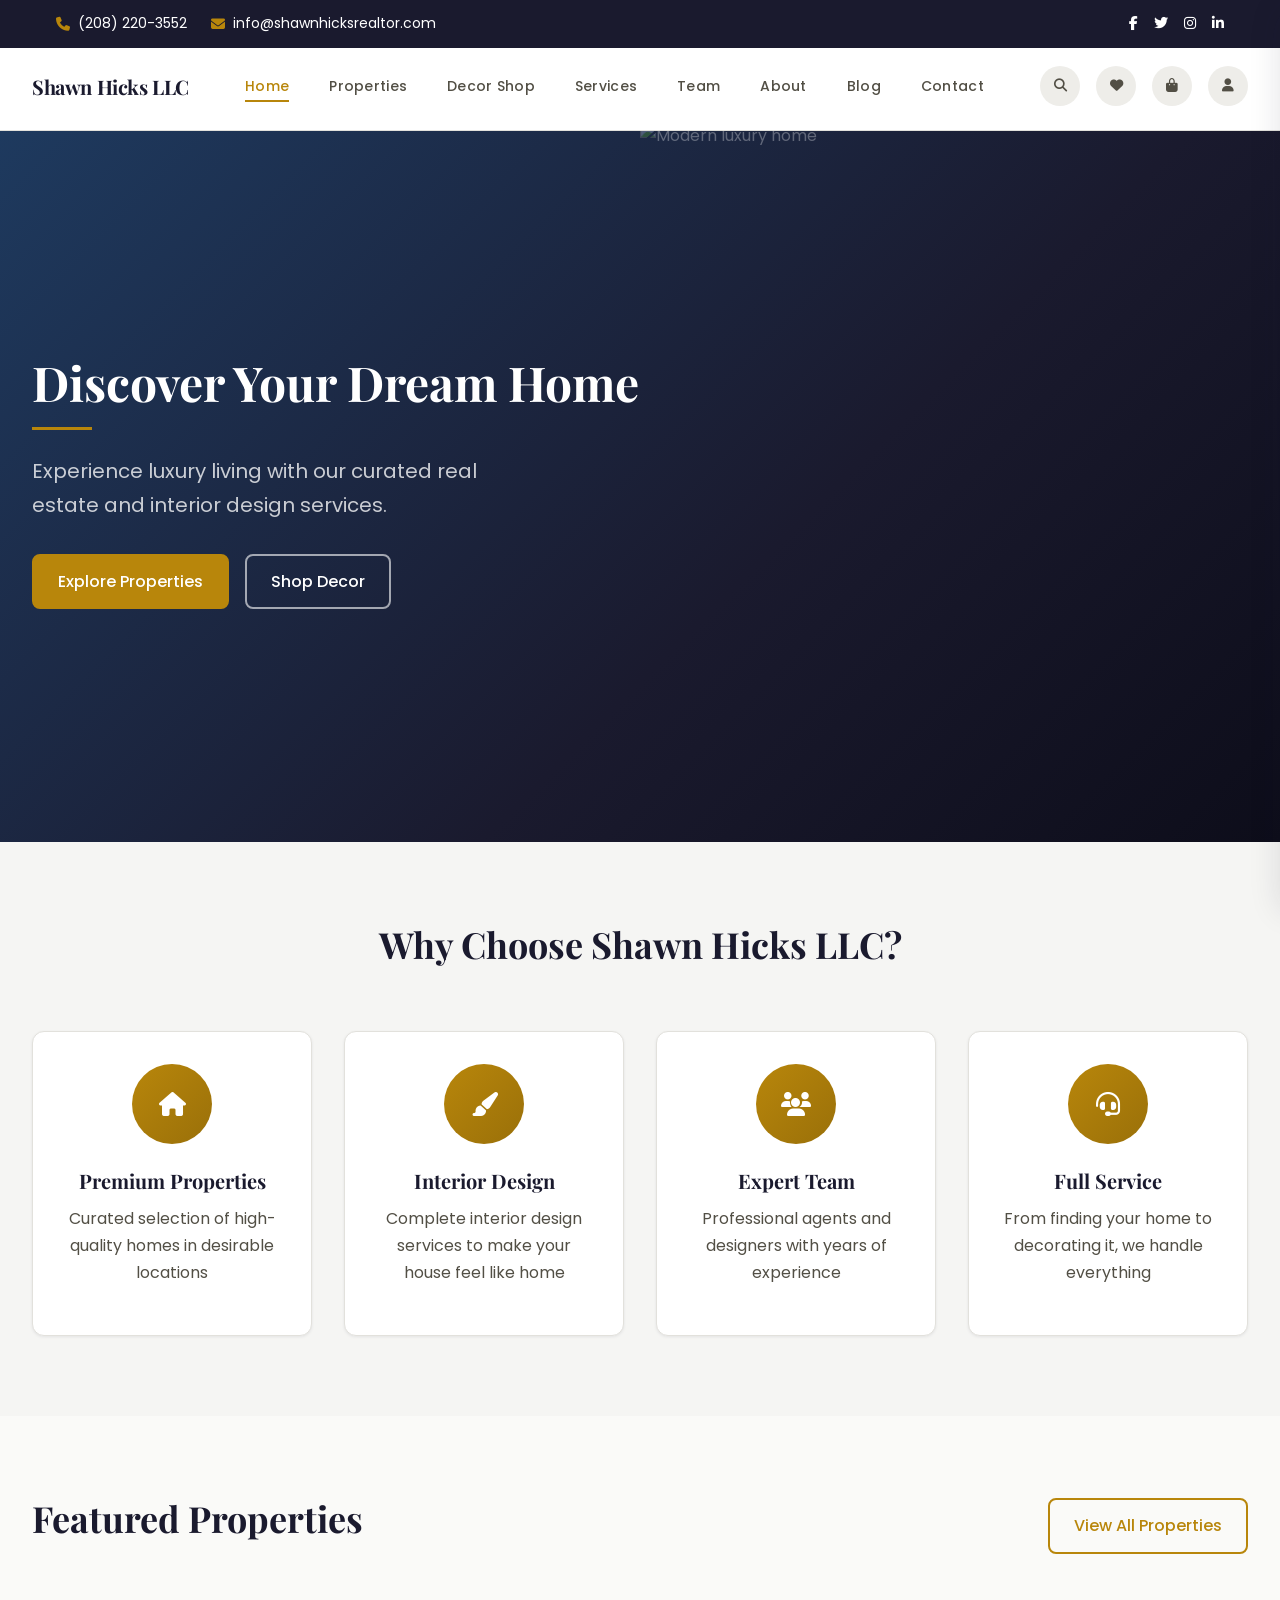
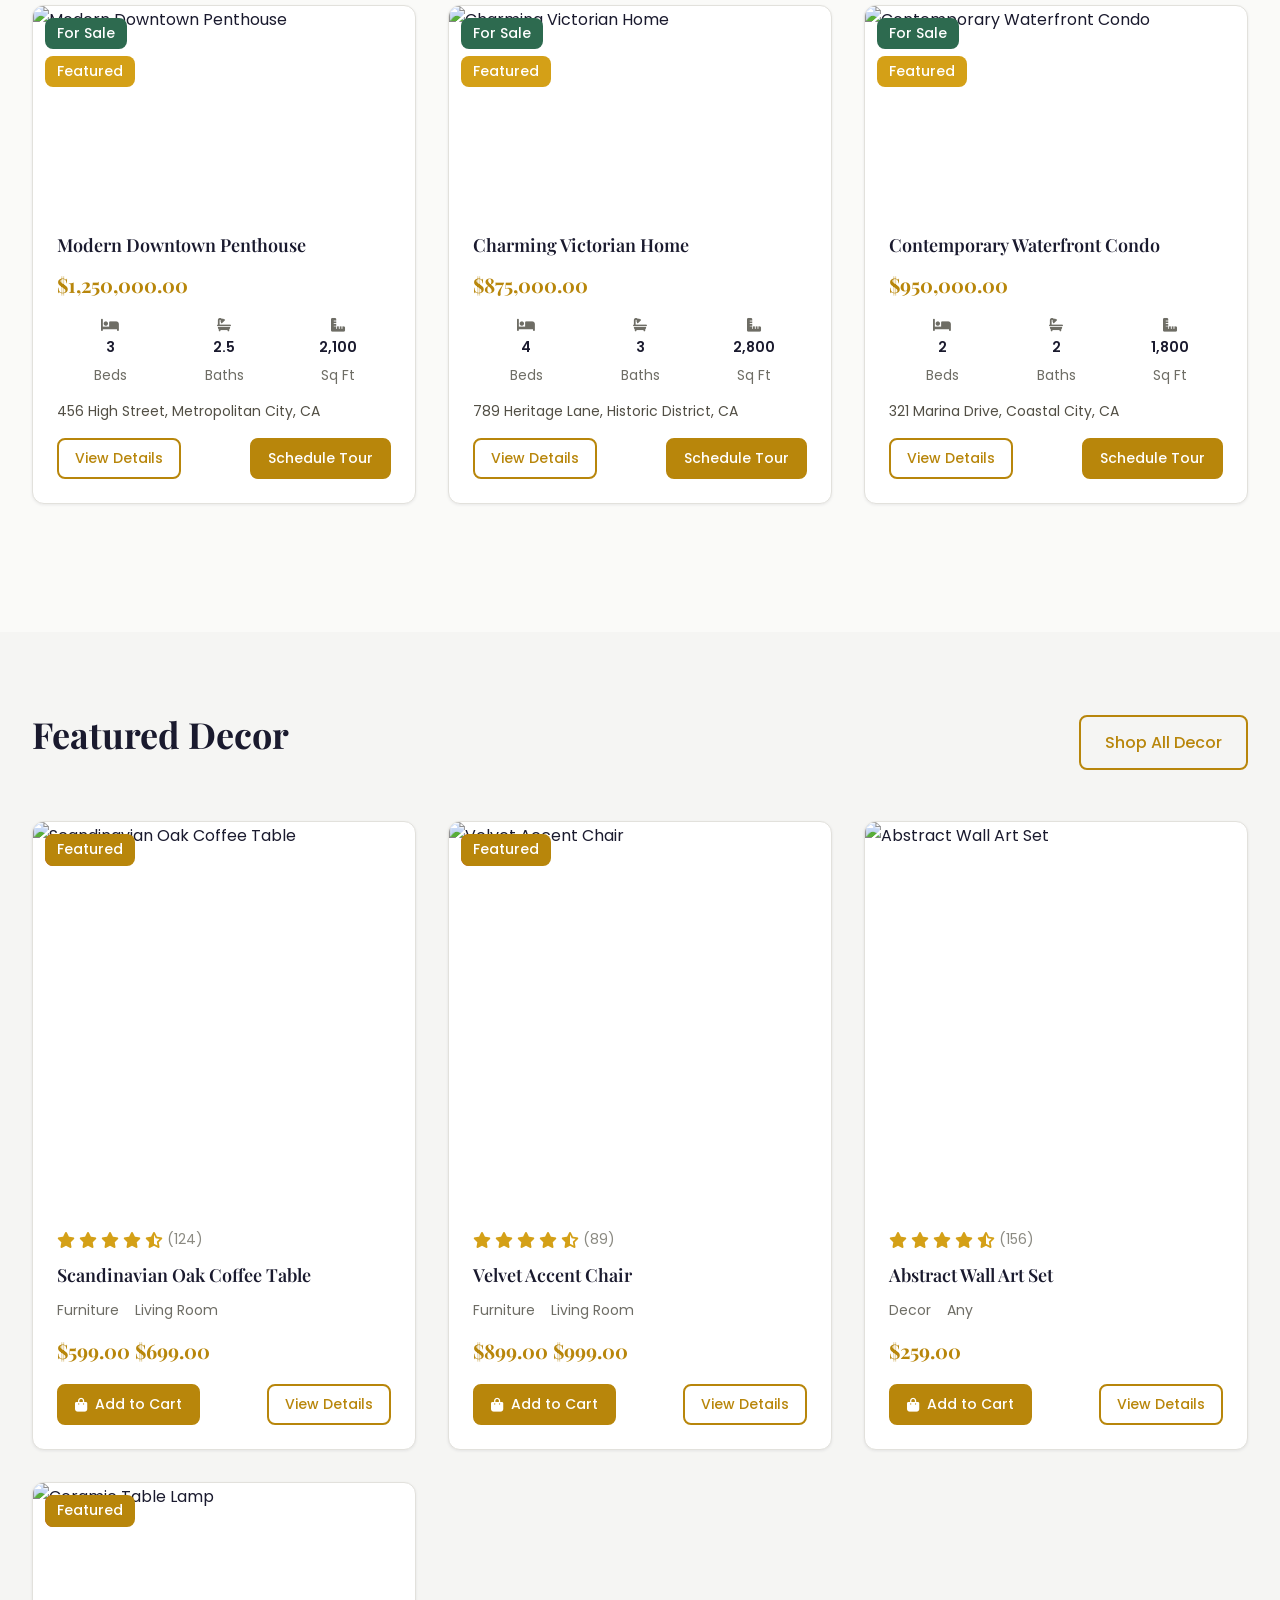
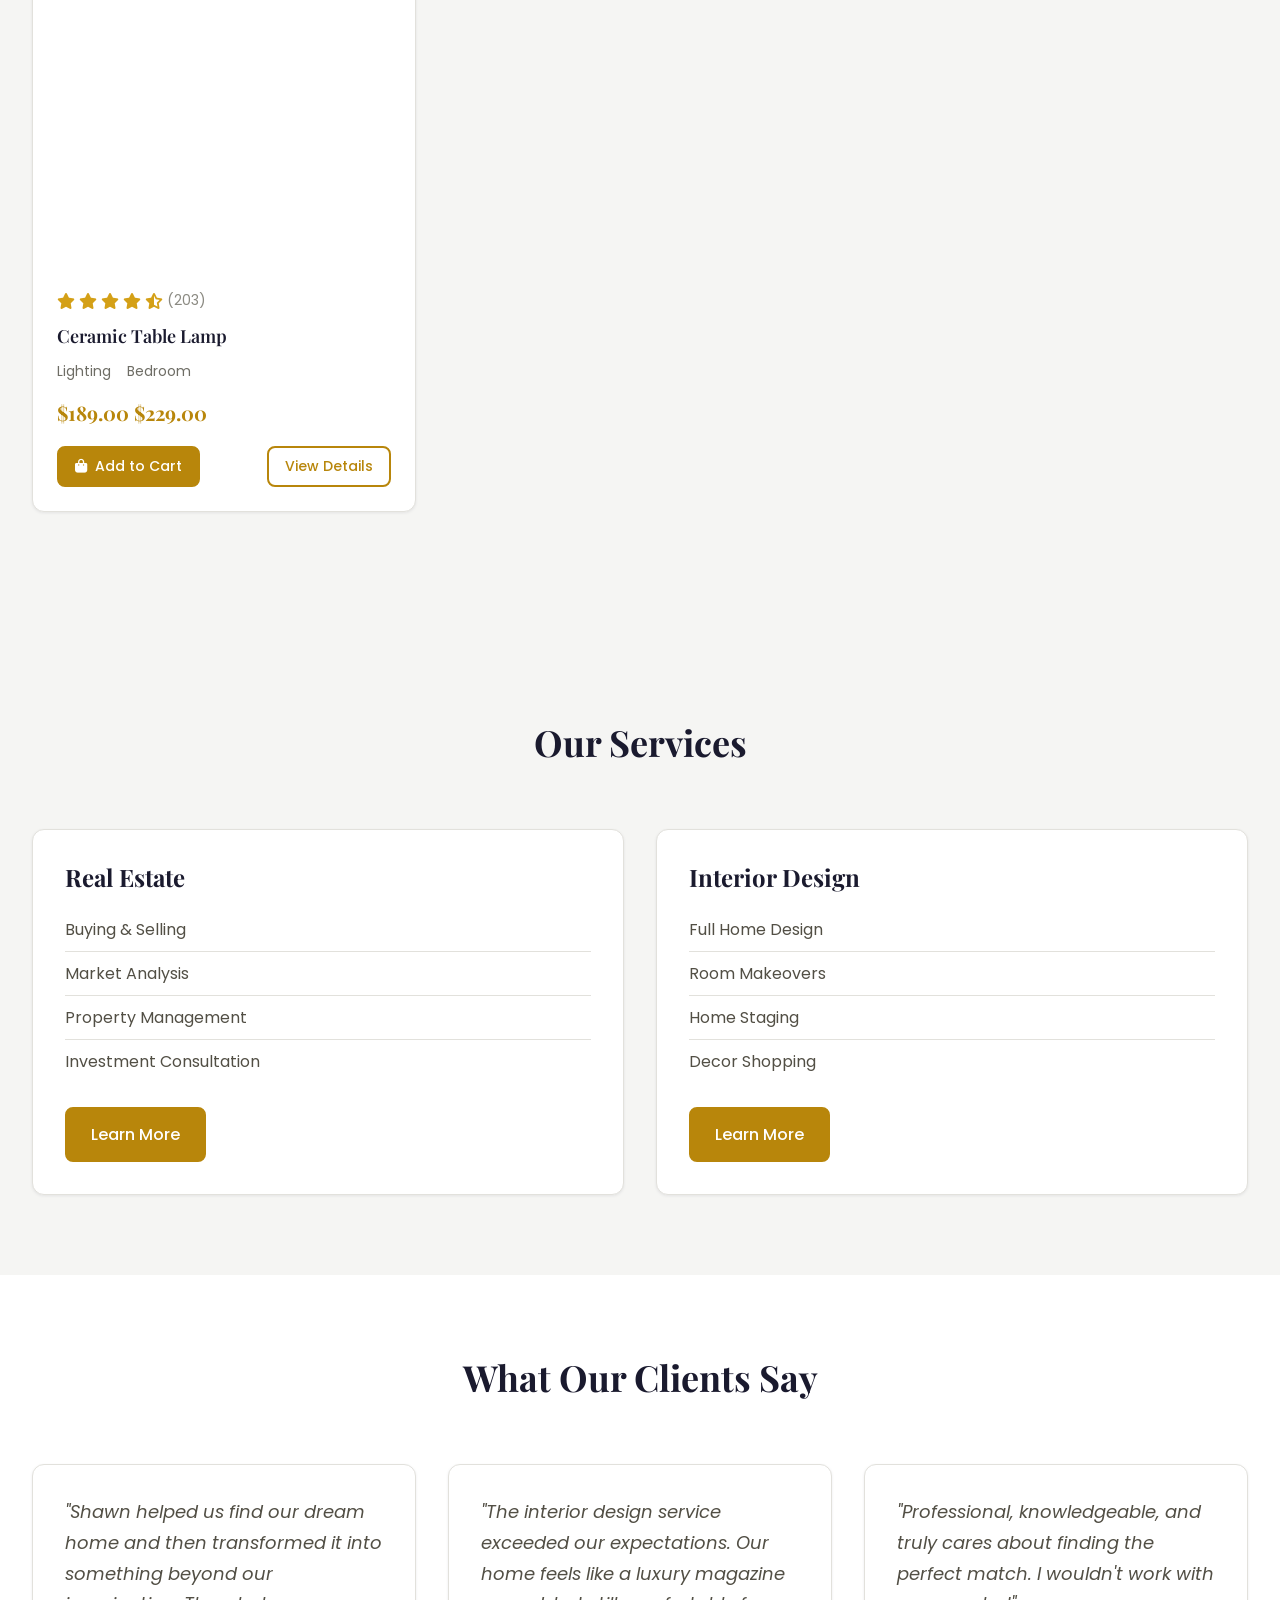
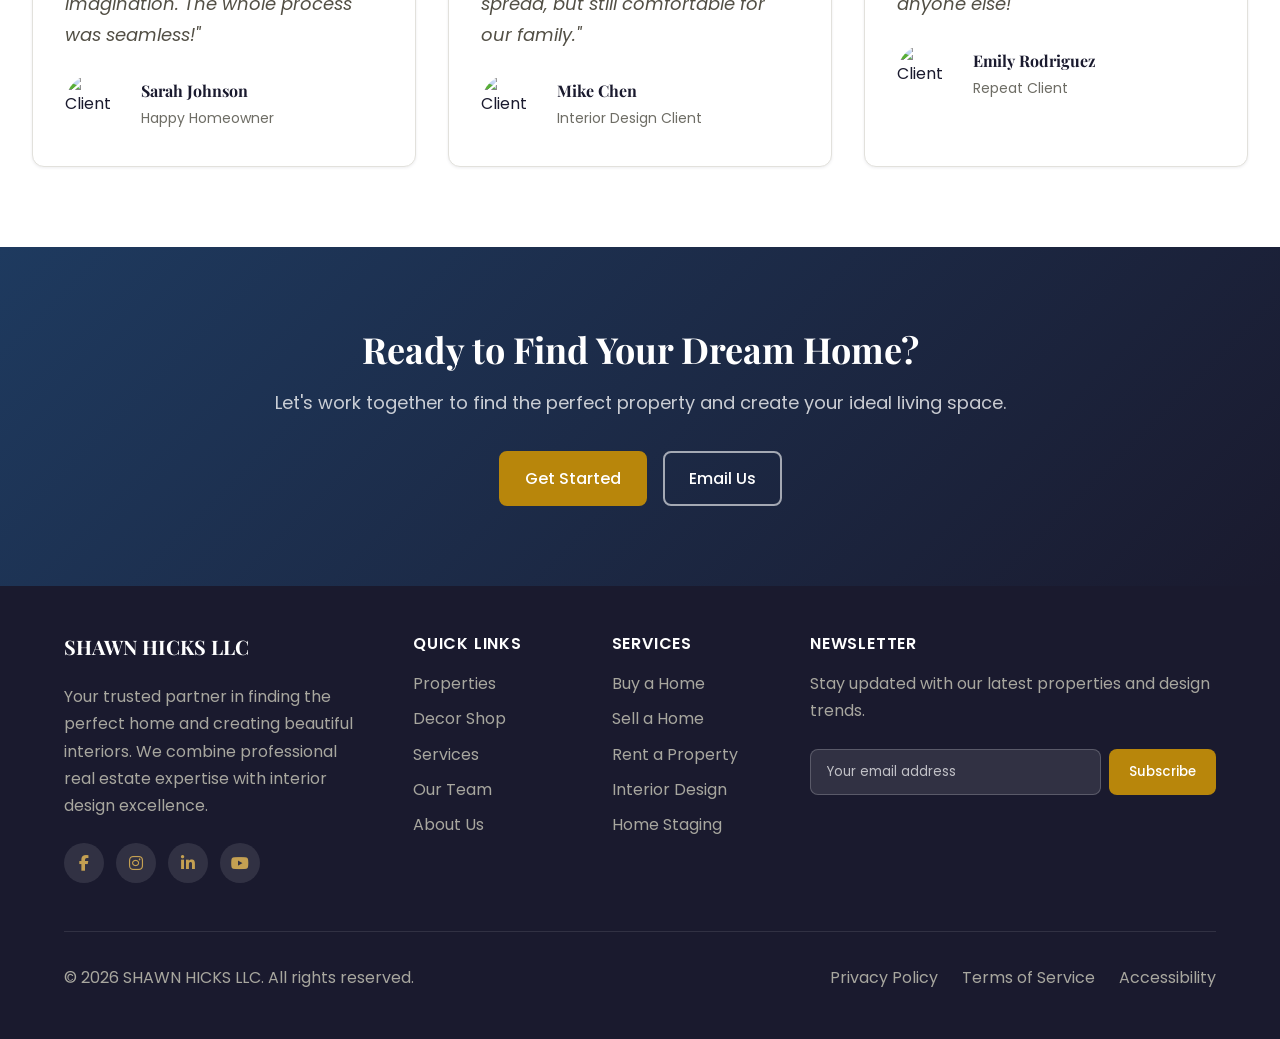
==== commit d81a5a9b: "final v1" ====
--- a/index.html
+++ b/index.html
@@ -33,7 +33,6 @@
         <div class="container">
             <div class="top-bar-left">
                 <span><i class="fas fa-phone"></i> <a href="tel:+12082203552">(208) 220-3552</a></span>
-                <span><i class="fas fa-phone"></i> <a href="tel:+18102885412">(810) 288-5412</a></span>
                 <span><i class="fas fa-envelope"></i> <a href="mailto:info@shawnhicksrealtor.com">info@shawnhicksrealtor.com</a></span>
             </div>
             <div class="top-bar-right">
